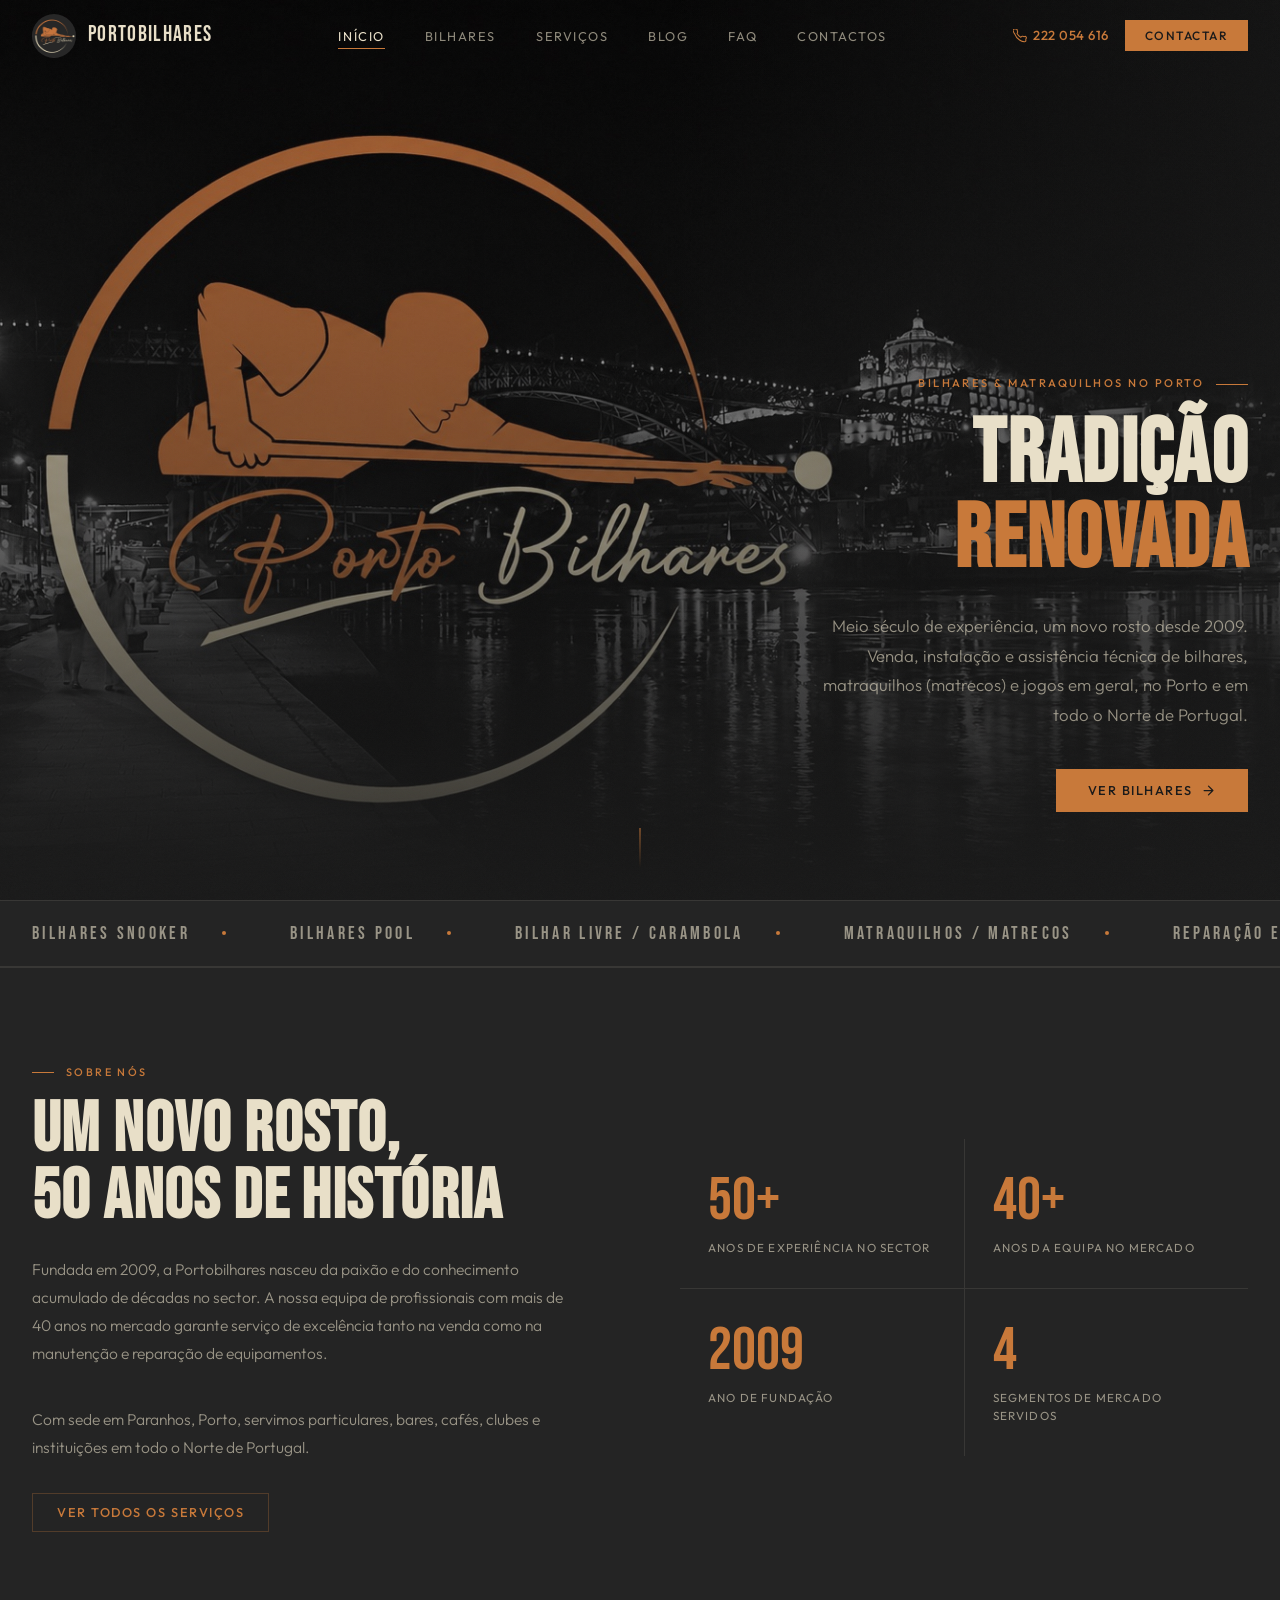
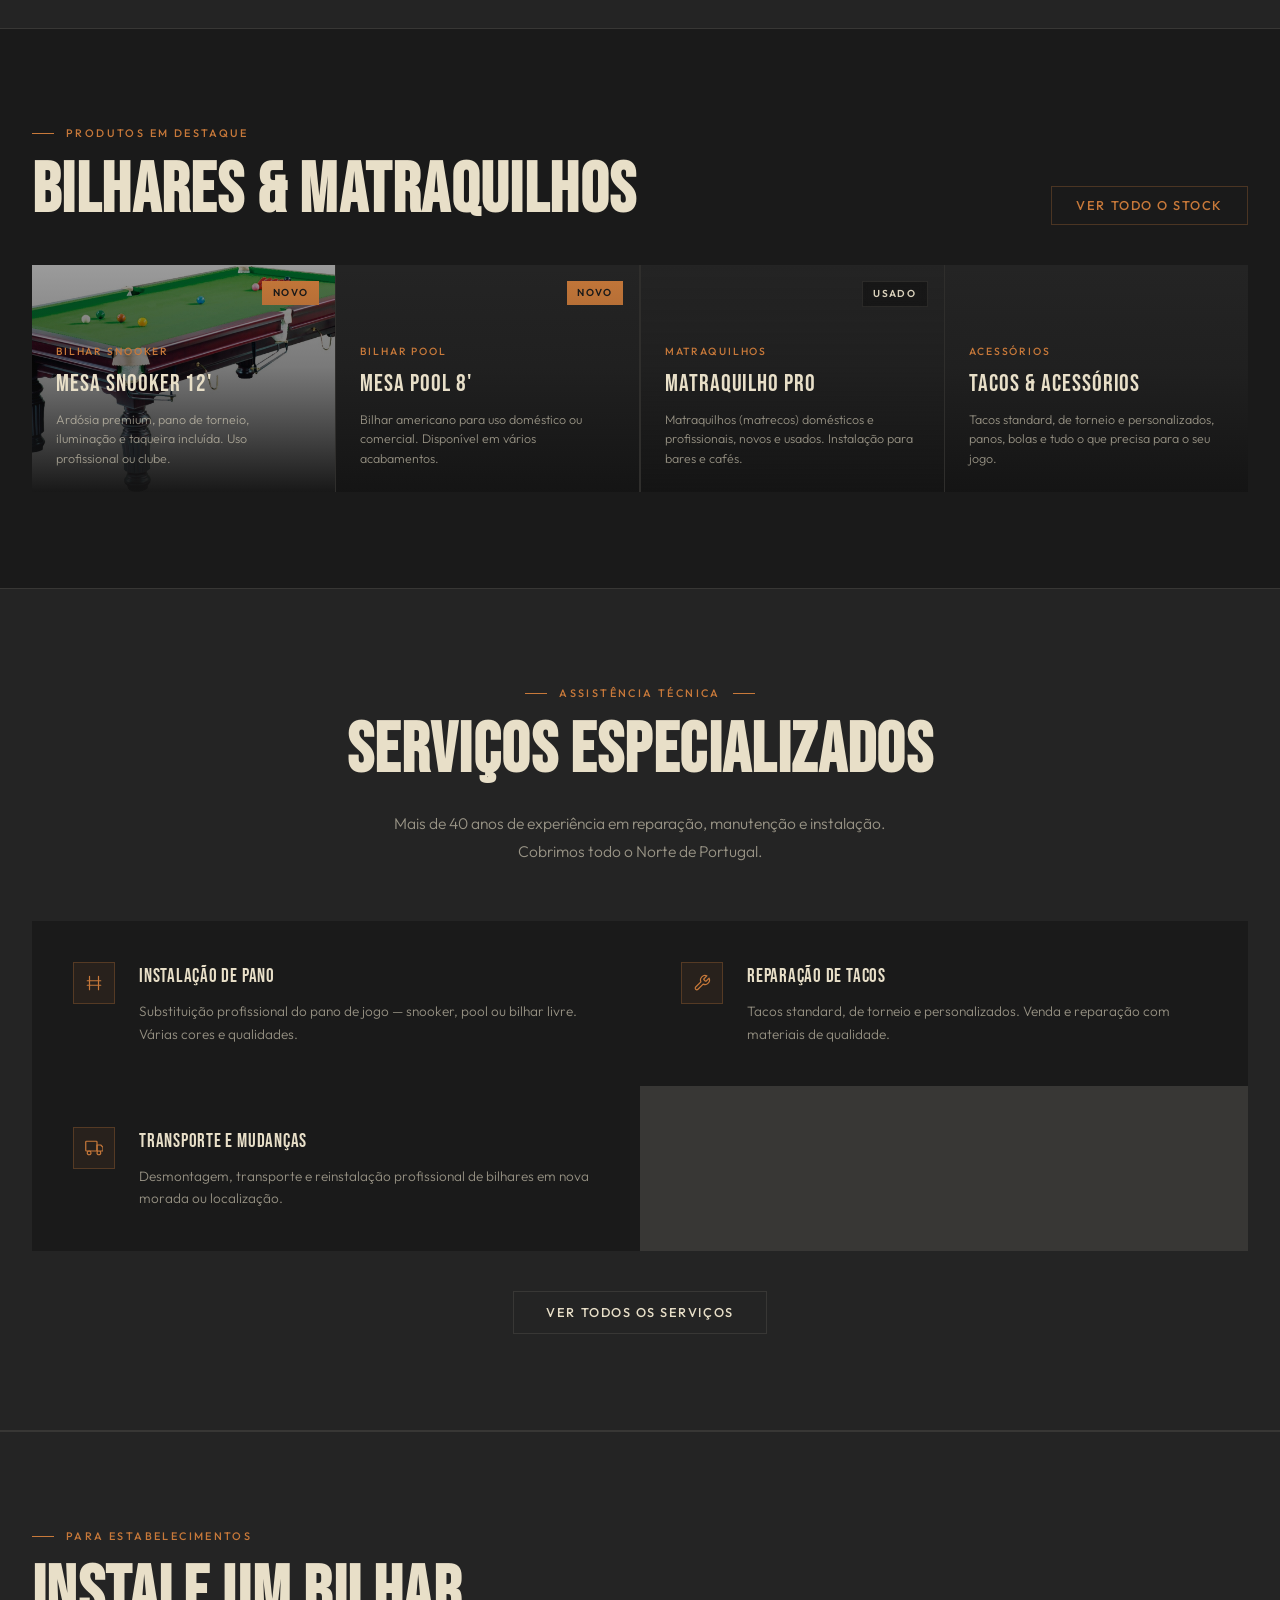
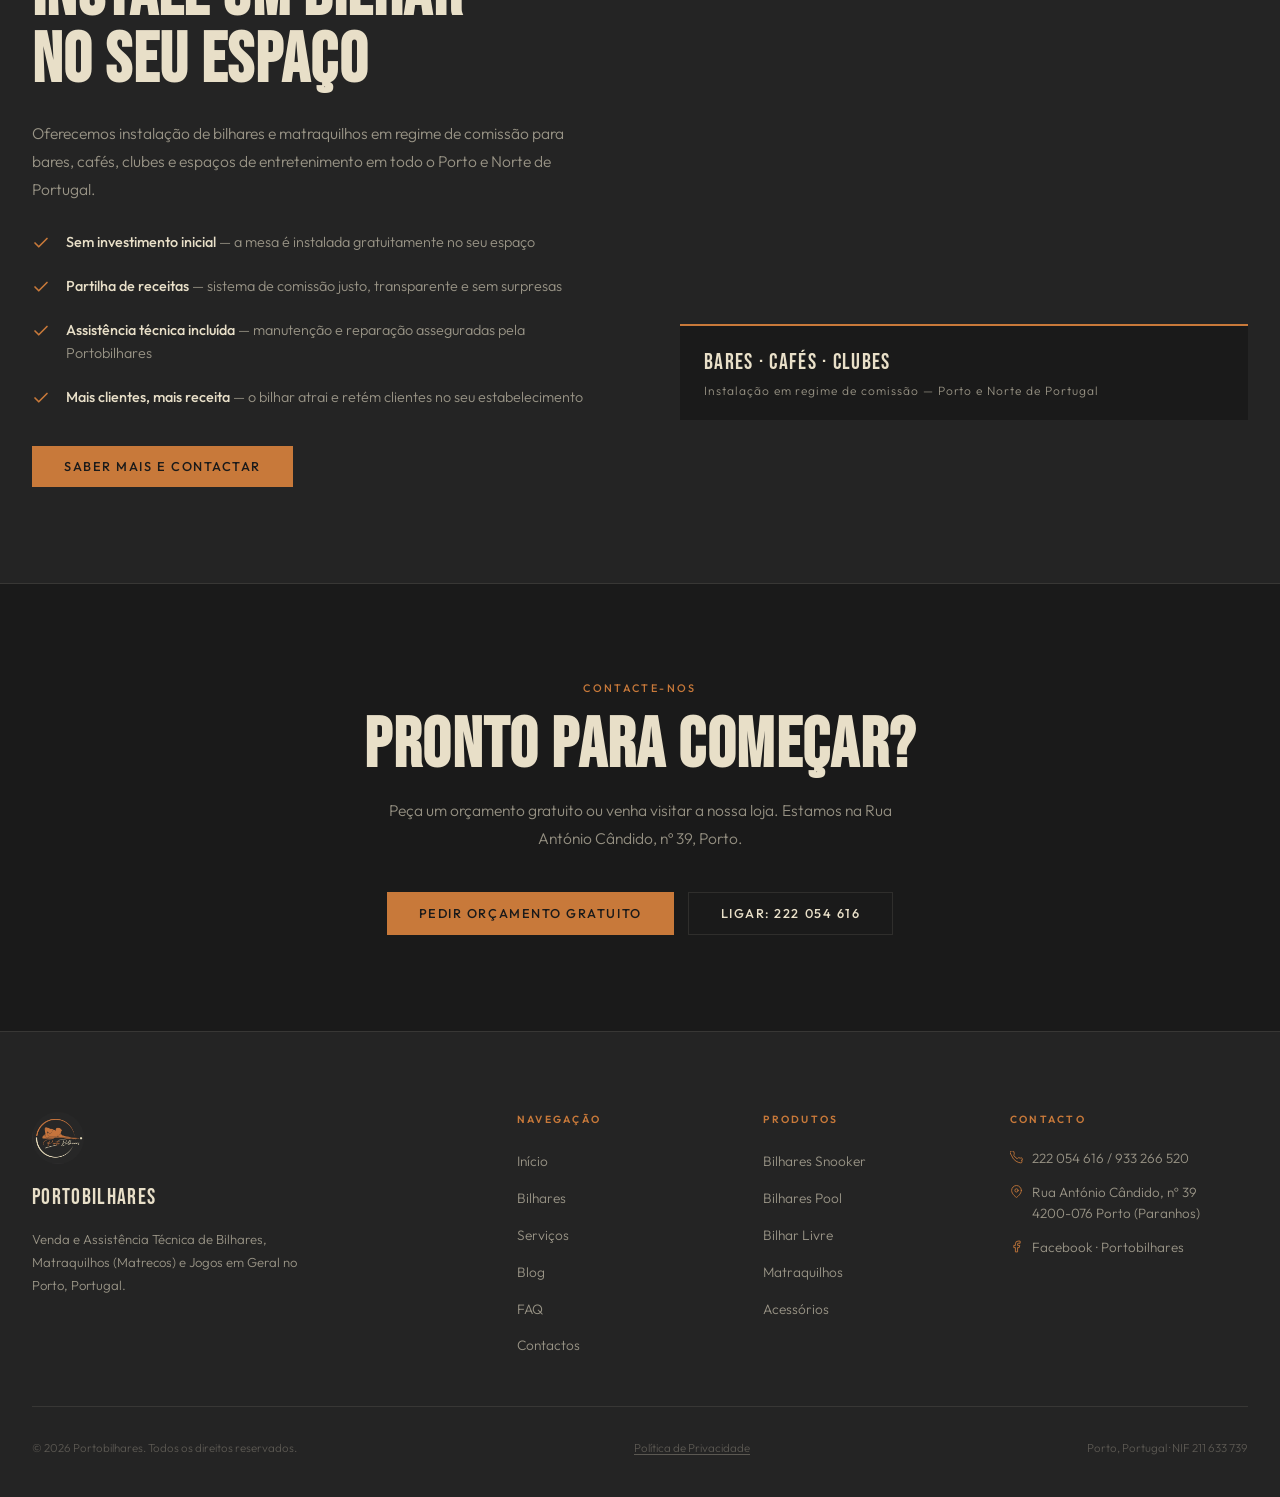
==== index.html @ 1a722494 "SEO: adicionar FAQ, blog com 5 artigos e dados estruturados completos - Nova página faq.html com 12 " ====
<!DOCTYPE html>
<html lang="pt">
<head>
  <meta charset="UTF-8">
  <meta name="viewport" content="width=device-width, initial-scale=1.0">
  <meta name="description" content="Venda, instalação e assistência técnica de bilhares no Porto. Mesas de snooker e pool, matraquilhos (matrecos), novos e usados. 50 anos de experiência.">
  <meta name="robots" content="index, follow">
  <meta name="referrer" content="strict-origin-when-cross-origin">
  <link rel="canonical" href="https://portobilhares.com/">
  <title>Bilhares no Porto — Matraquilhos (Matrecos) | Portobilhares</title>

  <!-- Open Graph -->
  <meta property="og:type" content="website">
  <meta property="og:site_name" content="Portobilhares">
  <meta property="og:locale" content="pt_PT">
  <meta property="og:url" content="https://portobilhares.com/">
  <meta property="og:title" content="Bilhares no Porto — Matraquilhos (Matrecos) | Portobilhares">
  <meta property="og:description" content="Venda, instalação e assistência técnica de bilhares no Porto. Mesas de snooker e pool, matraquilhos (matrecos), novos e usados. 50 anos de experiência.">
  <meta property="og:image" content="https://portobilhares.com/Assets/logo.jpg">
  <meta property="og:image:width" content="1600">
  <meta property="og:image:height" content="1600">

  <!-- Twitter -->
  <meta name="twitter:card" content="summary_large_image">
  <meta name="twitter:title" content="Bilhares no Porto — Matraquilhos (Matrecos) | Portobilhares">
  <meta name="twitter:description" content="Venda, instalação e assistência técnica de bilhares no Porto. Mesas de snooker e pool, matraquilhos (matrecos), novos e usados. 50 anos de experiência.">
  <meta name="twitter:image" content="https://portobilhares.com/Assets/logo.jpg">

  <!-- Favicons -->
  <link rel="icon" href="favicon.ico" sizes="48x48">
  <link rel="icon" type="image/png" sizes="96x96" href="Assets/favicon/favicon-96x96.png">
  <link rel="icon" type="image/png" sizes="48x48" href="Assets/favicon/favicon-48x48.png">
  <link rel="icon" type="image/png" sizes="32x32" href="Assets/favicon/favicon-32x32.png">
  <link rel="icon" type="image/png" sizes="16x16" href="Assets/favicon/favicon-16x16.png">
  <link rel="apple-touch-icon" sizes="180x180" href="Assets/favicon/apple-touch-icon.png">
  <link rel="manifest" href="site.webmanifest">
  <meta name="theme-color" content="#c8793a">

  <link rel="preconnect" href="https://fonts.googleapis.com">
  <link rel="preconnect" href="https://fonts.gstatic.com" crossorigin>
  <link href="https://fonts.googleapis.com/css2?family=Bebas+Neue&family=Outfit:wght@300;400;500;600&display=swap" rel="stylesheet">
  <link rel="stylesheet" href="styles.css">

  <!-- Structured Data -->
  <script type="application/ld+json">
  {
    "@context": "https://schema.org",
    "@type": "SportingGoodsStore",
    "name": "Portobilhares",
    "alternateName": "Porto Bilhares",
    "keywords": "bilhares no Porto, mesas de bilhar, matraquilhos, matrecos, snooker, pool, bilhar livre, carambola",
    "image": "https://portobilhares.com/Assets/logo.jpg",
    "logo": "https://portobilhares.com/Assets/logo.jpg",
    "url": "https://portobilhares.com/",
    "telephone": ["+351222054616", "+351933266520"],
    "email": "portobilhares@gmail.com",
    "priceRange": "€€",
    "vatID": "PT211633739",
    "address": {
      "@type": "PostalAddress",
      "streetAddress": "Rua António Cândido, nº 39",
      "addressLocality": "Porto",
      "postalCode": "4200-076",
      "addressRegion": "Porto",
      "addressCountry": "PT"
    },
    "geo": {
      "@type": "GeoCoordinates",
      "latitude": 41.164440,
      "longitude": -8.608527
    },
    "sameAs": ["https://www.facebook.com/p/Portobilhares-100063835844620/"],
    "areaServed": ["Porto", "Norte de Portugal"],
    "description": "Venda, instalação e assistência técnica de bilhares no Porto. Mesas de snooker e pool, matraquilhos (matrecos) e jogos em geral. 50 anos de experiência no sector.",
    "knowsAbout": ["Bilhar snooker", "Bilhar pool", "Bilhar livre / carambola", "Matraquilhos", "Restauro de mesas de bilhar", "Substituição de pano de bilhar", "Reparação de tacos"],
    "hasOfferCatalog": {
      "@type": "OfferCatalog",
      "name": "Serviços Portobilhares",
      "itemListElement": [
        { "@type": "Offer", "itemOffered": { "@type": "Service", "name": "Venda de bilhares novos e usados", "areaServed": "Porto e Norte de Portugal" } },
        { "@type": "Offer", "itemOffered": { "@type": "Service", "name": "Venda de matraquilhos (matrecos) novos e usados", "areaServed": "Porto e Norte de Portugal" } },
        { "@type": "Offer", "itemOffered": { "@type": "Service", "name": "Substituição de pano de bilhar", "areaServed": "Porto e Norte de Portugal" } },
        { "@type": "Offer", "itemOffered": { "@type": "Service", "name": "Reparação de tacos de bilhar", "areaServed": "Porto e Norte de Portugal" } },
        { "@type": "Offer", "itemOffered": { "@type": "Service", "name": "Restauro de mesas de bilhar antigas", "areaServed": "Porto e Norte de Portugal" } },
        { "@type": "Offer", "itemOffered": { "@type": "Service", "name": "Reparação e manutenção de matraquilhos", "areaServed": "Porto e Norte de Portugal" } },
        { "@type": "Offer", "itemOffered": { "@type": "Service", "name": "Transporte e mudanças de bilhares", "areaServed": "Porto e Norte de Portugal" } },
        { "@type": "Offer", "itemOffered": { "@type": "Service", "name": "Nivelamento de mesas de bilhar", "areaServed": "Porto e Norte de Portugal" } },
        { "@type": "Offer", "itemOffered": { "@type": "Service", "name": "Instalação de bilhares em regime de comissão para bares e cafés", "areaServed": "Porto e Norte de Portugal" } }
      ]
    }
  }
  </script>
</head>
<body>

<!-- ── GRAIN OVERLAY ────────────────────────────── -->
<div class="hero-grain" aria-hidden="true"></div>

<!-- ── NAVBAR ───────────────────────────────────── -->
<nav class="navbar" id="navbar" role="navigation" aria-label="Navegação principal">
  <div class="nav-inner">
    <a href="index.html" class="nav-logo">
      <img src="Assets/logo.jpg" alt="Portobilhares — logótipo">
      <span class="nav-logo-text">PORTOBILHARES</span>
    </a>
    <ul class="nav-links" role="list">
      <li><a href="index.html">Início</a></li>
      <li><a href="bilhares.html">Bilhares</a></li>
      <li><a href="servicos.html">Serviços</a></li>
      <li><a href="blog.html">Blog</a></li>
      <li><a href="faq.html">FAQ</a></li>
      <li><a href="contactos.html">Contactos</a></li>
    </ul>
    <div class="nav-right">
      <a href="tel:+351222054616" class="nav-phone" aria-label="Ligar para 222 054 616">
        <svg viewBox="0 0 24 24" fill="none" stroke="currentColor" stroke-width="1.8" stroke-linecap="round" stroke-linejoin="round" aria-hidden="true"><path d="M22 16.92v3a2 2 0 01-2.18 2 19.79 19.79 0 01-8.63-3.07A19.5 19.5 0 013.09 8.81 19.79 19.79 0 01.02 2.18 2 2 0 012.18 0h3a2 2 0 012 1.72c.127.96.361 1.903.7 2.81a2 2 0 01-.45 2.11L6.91 7.91a16 16 0 006.29 6.29l1.27-1.27a2 2 0 012.11-.45c.907.339 1.85.573 2.81.7A2 2 0 0122 16.92z"/></svg>
        222 054 616
      </a>
      <a href="contactos.html" class="btn btn-primary btn-sm">Contactar</a>
    </div>
    <button class="hamburger" id="hamburger" aria-label="Abrir menu" aria-expanded="false" aria-controls="mobileMenu">
      <span></span><span></span><span></span>
    </button>
  </div>
</nav>

<!-- ── MOBILE MENU ───────────────────────────────── -->
<div class="mobile-menu" id="mobileMenu" role="navigation" aria-label="Menu móvel">
  <a href="index.html">Início</a>
  <a href="bilhares.html">Bilhares</a>
  <a href="servicos.html">Serviços</a>
  <a href="blog.html">Blog</a>
  <a href="faq.html">FAQ</a>
  <a href="contactos.html">Contactos</a>
  <a href="tel:+351222054616" class="mobile-phone">
    <svg width="14" height="14" viewBox="0 0 24 24" fill="none" stroke="currentColor" stroke-width="1.8" stroke-linecap="round" stroke-linejoin="round" aria-hidden="true"><path d="M22 16.92v3a2 2 0 01-2.18 2 19.79 19.79 0 01-8.63-3.07A19.5 19.5 0 013.09 8.81 19.79 19.79 0 01.02 2.18 2 2 0 012.18 0h3a2 2 0 012 1.72c.127.96.361 1.903.7 2.81a2 2 0 01-.45 2.11L6.91 7.91a16 16 0 006.29 6.29l1.27-1.27a2 2 0 012.11-.45c.907.339 1.85.573 2.81.7A2 2 0 0122 16.92z"/></svg>
    222 054 616
  </a>
</div>

<!-- ════════════════════════════════════════════════
     HERO
════════════════════════════════════════════════ -->
<section class="hero" aria-label="Apresentação da empresa">
  <video class="hero-bg hero-bg-video" src="Assets/VideoBackground.mp4" poster="Assets/background1.jpg" autoplay muted loop playsinline aria-hidden="true" fetchpriority="high"></video>
  <img class="hero-bg hero-bg-mobile" src="Assets/fundo_mobile.jpg" alt="Logótipo Portobilhares sobre vista noturna do Rio Douro e da Ponte Dom Luís I, no Porto" aria-hidden="true" fetchpriority="high">
  <div class="hero-overlay" aria-hidden="true"></div>

  <div class="hero-content">
    <p class="hero-eyebrow">Bilhares &amp; Matraquilhos no Porto</p>
    <h1 class="hero-title">TRADIÇÃO<br><span class="accent">RENOVADA</span></h1>
    <p class="hero-sub">Meio século de experiência, um novo rosto desde 2009. Venda, instalação e assistência técnica de bilhares, matraquilhos (matrecos) e jogos em geral, no Porto e em todo o Norte de Portugal.</p>
    <div class="hero-ctas">
      <a href="bilhares.html" class="btn btn-primary">
        Ver Bilhares
        <svg viewBox="0 0 24 24" fill="none" stroke="currentColor" stroke-width="2" stroke-linecap="round" stroke-linejoin="round" aria-hidden="true"><path d="M5 12h14M12 5l7 7-7 7"/></svg>
      </a>
    </div>
  </div>

  <!-- scroll cue -->
  <div class="hero-scroll" aria-hidden="true">
    <div class="hero-scroll-line"></div>
  </div>
</section>

<!-- ════════════════════════════════════════════════
     MARQUEE STRIP
════════════════════════════════════════════════ -->
<div class="marquee-section" aria-hidden="true">
  <div class="marquee-track">
    <!-- first set -->
    <span class="marquee-item">Bilhares Snooker <span class="marquee-dot"></span></span>
    <span class="marquee-item">Bilhares Pool <span class="marquee-dot"></span></span>
    <span class="marquee-item">Bilhar Livre / Carambola <span class="marquee-dot"></span></span>
    <span class="marquee-item">Matraquilhos / Matrecos <span class="marquee-dot"></span></span>
    <span class="marquee-item">Reparação e Assistência <span class="marquee-dot"></span></span>
    <span class="marquee-item">Instalação de Pano <span class="marquee-dot"></span></span>
    <span class="marquee-item">Porto, Portugal <span class="marquee-dot"></span></span>
    <span class="marquee-item">Acessórios <span class="marquee-dot"></span></span>
    <!-- duplicate for seamless loop -->
    <span class="marquee-item">Bilhares Snooker <span class="marquee-dot"></span></span>
    <span class="marquee-item">Bilhares Pool <span class="marquee-dot"></span></span>
    <span class="marquee-item">Bilhar Livre / Carambola <span class="marquee-dot"></span></span>
    <span class="marquee-item">Matraquilhos / Matrecos <span class="marquee-dot"></span></span>
    <span class="marquee-item">Reparação e Assistência <span class="marquee-dot"></span></span>
    <span class="marquee-item">Instalação de Pano <span class="marquee-dot"></span></span>
    <span class="marquee-item">Porto, Portugal <span class="marquee-dot"></span></span>
    <span class="marquee-item">Acessórios <span class="marquee-dot"></span></span>
  </div>
</div>

<!-- ════════════════════════════════════════════════
     ABOUT
════════════════════════════════════════════════ -->
<section class="about-section section">
  <div class="about-grid">
    <!-- text -->
    <div>
      <p class="section-eyebrow reveal">Sobre Nós</p>
      <h2 class="section-title reveal">Um novo rosto,<br>50 anos de história</h2>
      <p class="section-body reveal">Fundada em 2009, a Portobilhares nasceu da paixão e do conhecimento acumulado de décadas no sector. A nossa equipa de profissionais com mais de 40 anos no mercado garante serviço de excelência tanto na venda como na manutenção e reparação de equipamentos.</p>
      <br>
      <p class="section-body reveal" style="margin-top: 0.75rem;">Com sede em Paranhos, Porto, servimos particulares, bares, cafés, clubes e instituições em todo o Norte de Portugal.</p>
      <a href="servicos.html" class="btn btn-ghost reveal" style="margin-top: 2rem;">Ver Todos os Serviços</a>
    </div>
    <!-- stats grid -->
    <div class="stat-grid reveal">
      <div class="stat-item">
        <div class="stat-num">50+</div>
        <div class="stat-label">Anos de Experiência no Sector</div>
      </div>
      <div class="stat-item">
        <div class="stat-num">40+</div>
        <div class="stat-label">Anos da Equipa no Mercado</div>
      </div>
      <div class="stat-item">
        <div class="stat-num">2009</div>
        <div class="stat-label">Ano de Fundação</div>
      </div>
      <div class="stat-item">
        <div class="stat-num">4</div>
        <div class="stat-label">Segmentos de Mercado Servidos</div>
      </div>
    </div>
  </div>
</section>

<!-- ════════════════════════════════════════════════
     FEATURED PRODUCTS
════════════════════════════════════════════════ -->
<section class="section">
  <div class="section-inner">
    <div class="reveal" style="display:flex; justify-content:space-between; align-items:flex-end; margin-bottom:2.5rem; flex-wrap:wrap; gap:1rem;">
      <div>
        <p class="section-eyebrow">Produtos em Destaque</p>
        <h2 class="section-title" style="margin-bottom:0;">Bilhares &amp; Matraquilhos</h2>
      </div>
      <a href="bilhares.html" class="btn btn-ghost">Ver Todo o Stock</a>
    </div>

    <div class="products-grid">
      <!-- Snooker -->
      <article class="product-card reveal" data-cat="snooker">
        <img class="product-card-bg" src="Assets/Produtos/mesa.jpg" alt="Mesa de bilhar snooker em madeira nobre, pano verde e bolas profissionais" width="1500" height="818" loading="lazy" decoding="async">
        <div class="product-badge badge-novo">Novo</div>
        <div class="product-overlay">
          <div class="product-type">Bilhar Snooker</div>
          <div class="product-name">Mesa Snooker 12'</div>
          <div class="product-desc">Ardósia premium, pano de torneio, iluminação e taqueira incluída. Uso profissional ou clube.</div>
        </div>
      </article>

      <!-- Pool -->
      <article class="product-card reveal" data-cat="pool">
        <img class="product-card-bg" src="Assets/Produtos/Pool.jpg" alt="Mesa de bilhar pool com pano azul, tacos e bolas numeradas" width="1024" height="768" loading="lazy" decoding="async">
        <div class="product-badge badge-novo">Novo</div>
        <div class="product-overlay">
          <div class="product-type">Bilhar Pool</div>
          <div class="product-name">Mesa Pool 8'</div>
          <div class="product-desc">Bilhar americano para uso doméstico ou comercial. Disponível em vários acabamentos.</div>
        </div>
      </article>

      <!-- Matraquilhos -->
      <article class="product-card reveal" data-cat="matraquilhos">
        <img class="product-card-bg" src="Assets/Produtos/matraquillho.jpg" alt="Matraquilho clássico em madeira com bonecos vermelhos e brancos" width="900" height="900" loading="lazy" decoding="async">
        <div class="product-badge badge-usado">Usado</div>
        <div class="product-overlay">
          <div class="product-type">Matraquilhos</div>
          <div class="product-name">Matraquilho Pro</div>
          <div class="product-desc">Matraquilhos (matrecos) domésticos e profissionais, novos e usados. Instalação para bares e cafés.</div>
        </div>
      </article>

      <!-- Acessórios -->
      <article class="product-card reveal" data-cat="acessorios">
        <img class="product-card-bg" src="Assets/Produtos/tacos.webp" alt="Tacos de bilhar de competição sobre pano verde" width="1200" height="630" loading="lazy" decoding="async">
        <div class="product-overlay">
          <div class="product-type">Acessórios</div>
          <div class="product-name">Tacos &amp; Acessórios</div>
          <div class="product-desc">Tacos standard, de torneio e personalizados, panos, bolas e tudo o que precisa para o seu jogo.</div>
        </div>
      </article>
    </div>
  </div>
</section>

<!-- ════════════════════════════════════════════════
     SERVICES TEASER
════════════════════════════════════════════════ -->
<section class="section" style="background:var(--charcoal); border-top:1px solid var(--border); border-bottom:1px solid var(--border);">
  <div class="section-inner">
    <div class="reveal" style="text-align:center; margin-bottom:3.5rem;">
      <p class="section-eyebrow centered">Assistência Técnica</p>
      <h2 class="section-title" style="text-align:center;">Serviços Especializados</h2>
      <p class="section-body" style="margin:0 auto; text-align:center;">Mais de 40 anos de experiência em reparação, manutenção e instalação. Cobrimos todo o Norte de Portugal.</p>
    </div>

    <div class="services-grid">
      <div class="service-card reveal">
        <div class="service-icon" aria-hidden="true">
          <svg viewBox="0 0 24 24" fill="none" stroke="currentColor" stroke-width="1.6" stroke-linecap="round" stroke-linejoin="round"><path d="M6 3v18M18 3v18M3 9h18M3 15h18"/></svg>
        </div>
        <div>
          <div class="service-name">Instalação de Pano</div>
          <div class="service-desc">Substituição profissional do pano de jogo — snooker, pool ou bilhar livre. Várias cores e qualidades.</div>
        </div>
      </div>
      <div class="service-card reveal">
        <div class="service-icon" aria-hidden="true">
          <svg viewBox="0 0 24 24" fill="none" stroke="currentColor" stroke-width="1.6" stroke-linecap="round" stroke-linejoin="round"><path d="M14.7 6.3a1 1 0 000 1.4l1.6 1.6a1 1 0 001.4 0l3.77-3.77a6 6 0 01-7.94 7.94l-6.91 6.91a2.12 2.12 0 01-3-3l6.91-6.91a6 6 0 017.94-7.94l-3.76 3.76z"/></svg>
        </div>
        <div>
          <div class="service-name">Reparação de Tacos</div>
          <div class="service-desc">Tacos standard, de torneio e personalizados. Venda e reparação com materiais de qualidade.</div>
        </div>
      </div>
      <div class="service-card reveal">
        <div class="service-icon" aria-hidden="true">
          <svg viewBox="0 0 24 24" fill="none" stroke="currentColor" stroke-width="1.6" stroke-linecap="round" stroke-linejoin="round"><rect x="1" y="3" width="15" height="13" rx="1"/><path d="M16 8h5l3 3v5h-8V8zM5.5 21a2.5 2.5 0 100-5 2.5 2.5 0 000 5zM18.5 21a2.5 2.5 0 100-5 2.5 2.5 0 000 5z"/></svg>
        </div>
        <div>
          <div class="service-name">Transporte e Mudanças</div>
          <div class="service-desc">Desmontagem, transporte e reinstalação profissional de bilhares em nova morada ou localização.</div>
        </div>
      </div>
    </div>

    <div class="reveal" style="text-align:center; margin-top:2.5rem;">
      <a href="servicos.html" class="btn btn-outline">Ver Todos os Serviços</a>
    </div>
  </div>
</section>

<!-- ════════════════════════════════════════════════
     B2B — COMISSÃO
════════════════════════════════════════════════ -->
<section class="b2b-section section">
  <div class="b2b-grid">
    <div>
      <p class="section-eyebrow reveal">Para Estabelecimentos</p>
      <h2 class="section-title reveal">Instale um Bilhar<br>no Seu Espaço</h2>
      <p class="section-body reveal">Oferecemos instalação de bilhares e matraquilhos em regime de comissão para bares, cafés, clubes e espaços de entretenimento em todo o Porto e Norte de Portugal.</p>

      <div class="b2b-features reveal">
        <div class="b2b-feature">
          <svg class="b2b-check" viewBox="0 0 24 24" fill="none" stroke="currentColor" stroke-width="2.2" stroke-linecap="round" stroke-linejoin="round" aria-hidden="true"><polyline points="20 6 9 17 4 12"/></svg>
          <p class="b2b-text"><strong>Sem investimento inicial</strong> — a mesa é instalada gratuitamente no seu espaço</p>
        </div>
        <div class="b2b-feature">
          <svg class="b2b-check" viewBox="0 0 24 24" fill="none" stroke="currentColor" stroke-width="2.2" stroke-linecap="round" stroke-linejoin="round" aria-hidden="true"><polyline points="20 6 9 17 4 12"/></svg>
          <p class="b2b-text"><strong>Partilha de receitas</strong> — sistema de comissão justo, transparente e sem surpresas</p>
        </div>
        <div class="b2b-feature">
          <svg class="b2b-check" viewBox="0 0 24 24" fill="none" stroke="currentColor" stroke-width="2.2" stroke-linecap="round" stroke-linejoin="round" aria-hidden="true"><polyline points="20 6 9 17 4 12"/></svg>
          <p class="b2b-text"><strong>Assistência técnica incluída</strong> — manutenção e reparação asseguradas pela Portobilhares</p>
        </div>
        <div class="b2b-feature">
          <svg class="b2b-check" viewBox="0 0 24 24" fill="none" stroke="currentColor" stroke-width="2.2" stroke-linecap="round" stroke-linejoin="round" aria-hidden="true"><polyline points="20 6 9 17 4 12"/></svg>
          <p class="b2b-text"><strong>Mais clientes, mais receita</strong> — o bilhar atrai e retém clientes no seu estabelecimento</p>
        </div>
      </div>

      <a href="contactos.html" class="btn btn-primary reveal">Saber Mais e Contactar</a>
    </div>

    <div class="b2b-visual reveal">
      <video class="b2b-video" autoplay muted loop playsinline preload="metadata" aria-hidden="true">
        <source src="3.mp4" type="video/mp4">
        <source src="4.mp4" type="video/mp4">
      </video>
      <div class="b2b-caption" aria-hidden="true">
        <div class="b2b-caption-title">Bares · Cafés · Clubes</div>
        <div class="b2b-caption-sub">Instalação em regime de comissão — Porto e Norte de Portugal</div>
      </div>
    </div>
  </div>
</section>

<!-- ════════════════════════════════════════════════
     CTA STRIP
════════════════════════════════════════════════ -->
<section class="section cta-section">
  <div class="section-inner reveal">
    <p class="section-eyebrow">Contacte-nos</p>
    <h2 class="section-title">Pronto para começar?</h2>
    <p class="section-body">Peça um orçamento gratuito ou venha visitar a nossa loja. Estamos na Rua António Cândido, nº 39, Porto.</p>
    <div class="cta-btns" style="margin-top:2.5rem;">
      <a href="contactos.html" class="btn btn-primary">Pedir Orçamento Gratuito</a>
      <a href="tel:+351222054616" class="btn btn-outline">Ligar: 222 054 616</a>
    </div>
  </div>
</section>

<!-- ════════════════════════════════════════════════
     FOOTER
════════════════════════════════════════════════ -->
<footer>
  <div class="footer-inner">
    <div class="footer-grid">
      <!-- brand -->
      <div>
        <img src="Assets/logo.jpg" alt="Portobilhares" class="footer-logo" width="1600" height="1600" loading="lazy" decoding="async">
        <div class="footer-brand-name">PORTOBILHARES</div>
        <p class="footer-tagline">Venda e Assistência Técnica de Bilhares, Matraquilhos (Matrecos) e Jogos em Geral no Porto, Portugal.</p>
      </div>
      <!-- nav -->
      <div>
        <div class="footer-col-title">Navegação</div>
        <ul class="footer-links" role="list">
          <li><a href="index.html">Início</a></li>
          <li><a href="bilhares.html">Bilhares</a></li>
          <li><a href="servicos.html">Serviços</a></li>
          <li><a href="blog.html">Blog</a></li>
          <li><a href="faq.html">FAQ</a></li>
          <li><a href="contactos.html">Contactos</a></li>
        </ul>
      </div>
      <!-- products -->
      <div>
        <div class="footer-col-title">Produtos</div>
        <ul class="footer-links" role="list">
          <li><a href="bilhares.html">Bilhares Snooker</a></li>
          <li><a href="bilhares.html">Bilhares Pool</a></li>
          <li><a href="bilhares.html">Bilhar Livre</a></li>
          <li><a href="bilhares.html">Matraquilhos</a></li>
          <li><a href="bilhares.html">Acessórios</a></li>
        </ul>
      </div>
      <!-- contact -->
      <div>
        <div class="footer-col-title">Contacto</div>
        <div class="footer-contact-row">
          <svg viewBox="0 0 24 24" fill="none" stroke="currentColor" stroke-width="1.6" stroke-linecap="round" stroke-linejoin="round" aria-hidden="true"><path d="M22 16.92v3a2 2 0 01-2.18 2 19.79 19.79 0 01-8.63-3.07A19.5 19.5 0 013.09 8.81 19.79 19.79 0 01.02 2.18 2 2 0 012.18 0h3a2 2 0 012 1.72c.127.96.361 1.903.7 2.81a2 2 0 01-.45 2.11L6.91 7.91a16 16 0 006.29 6.29l1.27-1.27a2 2 0 012.11-.45c.907.339 1.85.573 2.81.7A2 2 0 0122 16.92z"/></svg>
          <span><a href="tel:+351222054616">222 054 616</a> / <a href="tel:+351933266520">933 266 520</a></span>
        </div>
        <div class="footer-contact-row">
          <svg viewBox="0 0 24 24" fill="none" stroke="currentColor" stroke-width="1.6" stroke-linecap="round" stroke-linejoin="round" aria-hidden="true"><path d="M21 10c0 7-9 13-9 13s-9-6-9-13a9 9 0 0118 0z"/><circle cx="12" cy="10" r="3"/></svg>
          <span>Rua António Cândido, nº 39<br>4200-076 Porto (Paranhos)</span>
        </div>
        <div class="footer-contact-row">
          <svg viewBox="0 0 24 24" fill="none" stroke="currentColor" stroke-width="1.6" stroke-linecap="round" stroke-linejoin="round" aria-hidden="true"><path d="M18 2h-3a5 5 0 00-5 5v3H7v4h3v8h4v-8h3l1-4h-4V7a1 1 0 011-1h3z"/></svg>
          <a href="https://www.facebook.com/p/Portobilhares-100063835844620/" target="_blank" rel="noopener noreferrer">Facebook · Portobilhares</a>
        </div>
      </div>
    </div>
    <div class="footer-bottom">
      <span>&copy; 2026 Portobilhares. Todos os direitos reservados.</span>
      <a href="politica-privacidade.html">Política de Privacidade</a>
      <span>Porto, Portugal · NIF 211 633 739</span>
    </div>
  </div>
</footer>

<script src="main.js"></script>
</body>
</html>
---- styles.css ----
/* =====================================================
   PORTOBILHARES — STYLES.CSS
   ===================================================== */

@import url('https://fonts.googleapis.com/css2?family=Bebas+Neue&family=Outfit:wght@300;400;500;600&display=swap');

/* ─── TOKENS ──────────────────────────────────────── */
:root {
  --black:        #1a1a1a;
  --charcoal:     #242424;
  --charcoal-2:   #2c2c2c;
  --amber:        #c8793a;
  --amber-lt:     #d9924f;
  --amber-dk:     #a5602a;
  --cream:        #e8dfc8;
  --cream-60:     rgba(232, 223, 200, 0.60);
  --cream-20:     rgba(232, 223, 200, 0.08);
  --border:       rgba(232, 223, 200, 0.10);
  --border-amber: rgba(200, 121, 58, 0.28);
  --amber-bg:     rgba(200, 121, 58, 0.08);
}

/* ─── RESET ───────────────────────────────────────── */
*, *::before, *::after { box-sizing: border-box; margin: 0; padding: 0; }
html { scroll-behavior: smooth; -webkit-text-size-adjust: 100%; }
body {
  font-family: 'Outfit', sans-serif;
  background: var(--black);
  color: var(--cream);
  line-height: 1.6;
  overflow-x: hidden;
}
img, video { display: block; max-width: 100%; }
a { color: inherit; }
button { font-family: inherit; }

/* ─── TYPOGRAPHY ──────────────────────────────────── */
.font-display { font-family: 'Bebas Neue', sans-serif; }

/* ─── NAVIGATION ──────────────────────────────────── */
.navbar {
  position: fixed;
  top: 0; left: 0; right: 0;
  z-index: 200;
  height: 72px;
  display: flex;
  align-items: center;
  padding: 0 2rem;
  transition: background 0.4s ease, border-color 0.4s ease;
  border-bottom: 1px solid transparent;
}
.navbar.scrolled {
  background: rgba(26, 26, 26, 0.94);
  backdrop-filter: blur(14px);
  -webkit-backdrop-filter: blur(14px);
  border-bottom-color: var(--border);
}
.nav-inner {
  display: flex;
  align-items: center;
  justify-content: space-between;
  width: 100%;
  max-width: 1400px;
  margin: 0 auto;
}
.nav-logo {
  display: flex;
  align-items: center;
  gap: 0.75rem;
  text-decoration: none;
}
.nav-logo img {
  width: 44px; height: 44px;
  border-radius: 50%;
  object-fit: cover;
}
.nav-logo-text {
  font-family: 'Bebas Neue', sans-serif;
  font-size: 1.4rem;
  letter-spacing: 0.06em;
  color: var(--cream);
  line-height: 1;
}
.nav-links {
  display: flex;
  align-items: center;
  gap: 2.5rem;
  list-style: none;
}
.nav-links a {
  color: var(--cream-60);
  text-decoration: none;
  font-size: 0.8rem;
  font-weight: 400;
  letter-spacing: 0.12em;
  text-transform: uppercase;
  transition: color 0.2s ease;
  position: relative;
  padding-bottom: 2px;
}
.nav-links a::after {
  content: '';
  position: absolute;
  bottom: -3px; left: 0;
  width: 0; height: 1px;
  background: var(--amber);
  transition: width 0.3s ease;
}
.nav-links a:hover,
.nav-links a.active { color: var(--cream); }
.nav-links a:hover::after,
.nav-links a.active::after { width: 100%; }

.nav-right { display: flex; align-items: center; gap: 1rem; }
.nav-phone {
  display: flex;
  align-items: center;
  gap: 0.4rem;
  color: var(--amber);
  text-decoration: none;
  font-size: 0.82rem;
  font-weight: 500;
  letter-spacing: 0.04em;
  transition: color 0.2s ease;
  white-space: nowrap;
}
.nav-phone:hover { color: var(--amber-lt); }
.nav-phone svg { width: 14px; height: 14px; flex-shrink: 0; }

/* hamburger */
.hamburger {
  display: none;
  flex-direction: column;
  justify-content: center;
  gap: 5px;
  cursor: pointer;
  background: none;
  border: none;
  padding: 4px;
}
.hamburger span {
  display: block;
  width: 22px; height: 1.5px;
  background: var(--cream);
  transition: transform 0.3s ease, opacity 0.3s ease;
  transform-origin: center;
}
.hamburger.open span:nth-child(1) { transform: translateY(6.5px) rotate(45deg); }
.hamburger.open span:nth-child(2) { opacity: 0; }
.hamburger.open span:nth-child(3) { transform: translateY(-6.5px) rotate(-45deg); }

/* mobile menu */
.mobile-menu {
  display: none;
  position: fixed;
  top: 72px; left: 0; right: 0;
  background: rgba(26,26,26,0.97);
  backdrop-filter: blur(16px);
  -webkit-backdrop-filter: blur(16px);
  border-bottom: 1px solid var(--border);
  padding: 1.5rem 1.5rem 2rem;
  flex-direction: column;
  gap: 0;
  z-index: 199;
  pointer-events: none;
  opacity: 0;
  transform: translateY(-8px);
  transition: opacity 0.25s ease, transform 0.25s ease;
}
.mobile-menu.open {
  display: flex;
  pointer-events: auto;
  opacity: 1;
  transform: translateY(0);
}
.mobile-menu a {
  text-decoration: none;
  font-size: 0.9rem;
  font-weight: 400;
  letter-spacing: 0.1em;
  text-transform: uppercase;
  color: var(--cream-60);
  padding: 1rem 0;
  border-bottom: 1px solid var(--border);
  transition: color 0.2s;
}
.mobile-menu a:last-child { border-bottom: none; }
.mobile-menu a:hover { color: var(--cream); }
.mobile-menu .mobile-phone { color: var(--amber); }

/* ─── BUTTONS ─────────────────────────────────────── */
.btn {
  display: inline-flex;
  align-items: center;
  gap: 0.5rem;
  padding: 0.875rem 2rem;
  font-family: 'Outfit', sans-serif;
  font-size: 0.8rem;
  font-weight: 500;
  letter-spacing: 0.12em;
  text-transform: uppercase;
  text-decoration: none;
  border: none;
  cursor: pointer;
  transition: background 0.25s ease, color 0.25s ease, border-color 0.25s ease, transform 0.2s ease;
  line-height: 1;
}
.btn:active { transform: scale(0.98) translateY(1px) !important; }
.btn svg { width: 15px; height: 15px; flex-shrink: 0; }

.btn-primary { background: var(--amber); color: var(--black); }
.btn-primary:hover { background: var(--amber-lt); transform: translateY(-2px); }

.btn-outline {
  background: transparent;
  color: var(--cream);
  border: 1px solid var(--border);
}
.btn-outline:hover {
  border-color: var(--amber);
  color: var(--amber);
  transform: translateY(-2px);
}

.btn-ghost {
  background: transparent;
  color: var(--amber);
  border: 1px solid var(--border-amber);
  padding: 0.75rem 1.5rem;
}
.btn-ghost:hover {
  background: var(--amber-bg);
  border-color: var(--amber);
  transform: translateY(-2px);
}

.btn-sm { padding: 0.6rem 1.25rem; font-size: 0.75rem; }

/* ─── HERO ────────────────────────────────────────── */
.hero {
  position: relative;
  min-height: 100dvh;
  display: flex;
  align-items: flex-end;
  overflow: hidden;
}
.hero-bg {
  position: absolute;
  inset: 0;
  width: 100%; height: 100%;
  object-fit: cover;
  object-position: center center;
  z-index: 0;
}
.hero-bg-mobile { display: none; }
.hero-overlay {
  position: absolute;
  inset: 0;
  background:
    linear-gradient(to top, rgba(26,26,26,0.94) 0%, rgba(26,26,26,0.45) 42%, rgba(26,26,26,0.18) 100%),
    linear-gradient(to left, rgba(26,26,26,0.65) 0%, rgba(26,26,26,0) 48%);
  z-index: 1;
}
/* subtle grain — fixed, no GPU repaint on scroll */
.hero-grain {
  position: fixed;
  inset: 0;
  z-index: 2;
  pointer-events: none;
  opacity: 0.025;
  background-image: url("data:image/svg+xml,%3Csvg viewBox='0 0 512 512' xmlns='http://www.w3.org/2000/svg'%3E%3Cfilter id='n'%3E%3CfeTurbulence type='fractalNoise' baseFrequency='0.75' numOctaves='4' stitchTiles='stitch'/%3E%3C/filter%3E%3Crect width='100%25' height='100%25' filter='url(%23n)'/%3E%3C/svg%3E");
  background-size: 200px;
}
.hero-content {
  position: relative;
  z-index: 3;
  padding: 7rem 2rem 5.5rem;
  width: 100%;
  max-width: 1400px;
  margin: 0 auto;
  display: flex;
  flex-direction: column;
  align-items: flex-end;
  text-align: right;
}
.hero-eyebrow {
  display: flex;
  flex-direction: row-reverse;
  align-items: center;
  gap: 0.75rem;
  font-size: 0.7rem;
  font-weight: 500;
  letter-spacing: 0.22em;
  text-transform: uppercase;
  color: var(--amber);
  margin-bottom: 1.25rem;
}
.hero-eyebrow::before {
  content: '';
  display: block;
  width: 32px; height: 1px;
  background: var(--amber);
  flex-shrink: 0;
}
.hero-title {
  font-family: 'Bebas Neue', sans-serif;
  font-size: clamp(2.75rem, 7vw, 6.5rem);
  line-height: 0.95;
  letter-spacing: 0.015em;
  color: var(--cream);
  margin-bottom: 1.75rem;
}
.hero-title .accent { color: var(--amber); }
.hero-sub {
  font-size: clamp(0.875rem, 1.4vw, 1.05rem);
  font-weight: 300;
  color: var(--cream-60);
  max-width: 440px;
  margin-bottom: 2.5rem;
  line-height: 1.75;
}
.hero-ctas { display: flex; gap: 0.875rem; flex-wrap: wrap; justify-content: flex-end; }

/* scroll cue */
.hero-scroll {
  position: absolute;
  bottom: 2rem; left: 50%;
  transform: translateX(-50%);
  z-index: 3;
  display: flex;
  flex-direction: column;
  align-items: center;
  gap: 0.4rem;
}
.hero-scroll-line {
  width: 1px; height: 40px;
  background: linear-gradient(to bottom, var(--amber), transparent);
  animation: scrollPulse 2s ease-in-out infinite;
}
@keyframes scrollPulse {
  0%, 100% { opacity: 0.3; transform: scaleY(1); }
  50%       { opacity: 0.8; transform: scaleY(1.2); }
}

/* hero entry animations */
.hero-eyebrow, .hero-title, .hero-sub, .hero-ctas {
  opacity: 0;
  transform: translateY(22px);
}
body.loaded .hero-eyebrow { animation: fadeUp 0.8s cubic-bezier(0.16,1,0.3,1) forwards 0.25s; }
body.loaded .hero-title    { animation: fadeUp 0.8s cubic-bezier(0.16,1,0.3,1) forwards 0.45s; }
body.loaded .hero-sub      { animation: fadeUp 0.8s cubic-bezier(0.16,1,0.3,1) forwards 0.65s; }
body.loaded .hero-ctas     { animation: fadeUp 0.8s cubic-bezier(0.16,1,0.3,1) forwards 0.80s; }
@keyframes fadeUp {
  from { opacity: 0; transform: translateY(22px); }
  to   { opacity: 1; transform: translateY(0); }
}

/* ─── MARQUEE ─────────────────────────────────────── */
.marquee-section {
  overflow: hidden;
  border-top: 1px solid var(--border);
  border-bottom: 1px solid var(--border);
  padding: 1.1rem 0;
  background: var(--charcoal);
}
.marquee-track {
  display: flex;
  gap: 0;
  width: max-content;
  animation: marquee 28s linear infinite;
}
.marquee-item {
  display: flex;
  align-items: center;
  gap: 2rem;
  padding: 0 2rem;
  font-family: 'Bebas Neue', sans-serif;
  font-size: 1.15rem;
  letter-spacing: 0.18em;
  color: var(--cream-60);
  white-space: nowrap;
  flex-shrink: 0;
}
.marquee-dot {
  width: 4px; height: 4px;
  background: var(--amber);
  border-radius: 50%;
  flex-shrink: 0;
}
@keyframes marquee {
  0%   { transform: translateX(0); }
  100% { transform: translateX(-50%); }
}

/* ─── SECTION SHARED ──────────────────────────────── */
.section { padding: 6rem 2rem; }
.section-inner { max-width: 1400px; margin: 0 auto; }

.section-eyebrow {
  display: flex;
  align-items: center;
  gap: 0.75rem;
  font-size: 0.68rem;
  font-weight: 500;
  letter-spacing: 0.22em;
  text-transform: uppercase;
  color: var(--amber);
  margin-bottom: 1rem;
}
.section-eyebrow::before {
  content: '';
  display: block;
  width: 22px; height: 1px;
  background: var(--amber);
  flex-shrink: 0;
}
.section-eyebrow.centered { justify-content: center; }
.section-eyebrow.centered::before,
.section-eyebrow.centered::after {
  content: '';
  display: block;
  width: 22px; height: 1px;
  background: var(--amber);
  flex-shrink: 0;
}

.section-title {
  font-family: 'Bebas Neue', sans-serif;
  font-size: clamp(2.75rem, 5.5vw, 5rem);
  line-height: 0.95;
  letter-spacing: 0.02em;
  color: var(--cream);
  margin-bottom: 1.5rem;
}
.section-title.xl {
  font-size: clamp(3.5rem, 8vw, 7.5rem);
}
.section-body {
  font-size: 0.975rem;
  font-weight: 300;
  color: var(--cream-60);
  max-width: 540px;
  line-height: 1.8;
}

/* ─── LEGAL CONTENT (Política de Privacidade) ────────── */
.legal-content { max-width: 760px; margin: 0 auto; }
.legal-content .legal-updated {
  font-size: 0.8rem;
  font-weight: 300;
  letter-spacing: 0.04em;
  color: var(--cream-60);
  margin-bottom: 1rem;
}
.legal-content h2 {
  font-family: 'Bebas Neue', sans-serif;
  font-size: clamp(1.5rem, 3vw, 2.1rem);
  letter-spacing: 0.02em;
  color: var(--amber-lt);
  margin: 2.5rem 0 1rem;
}
.legal-content h2:first-of-type { margin-top: 0; }
.legal-content p {
  font-size: 0.95rem;
  font-weight: 300;
  line-height: 1.8;
  color: var(--cream-60);
  margin-bottom: 1rem;
}
.legal-content ul {
  display: flex;
  flex-direction: column;
  gap: 0.5rem;
  margin: 0 0 1.25rem 1.25rem;
}
.legal-content li {
  font-size: 0.95rem;
  font-weight: 300;
  line-height: 1.7;
  color: var(--cream-60);
  list-style: disc;
}
.legal-content strong { color: var(--cream); font-weight: 500; }
.legal-content a { color: var(--amber); text-decoration: underline; text-underline-offset: 2px; }
.legal-content a:hover { color: var(--amber-lt); }

/* ─── ABOUT STRIP ─────────────────────────────────── */
.about-section {
  background: var(--charcoal);
  border-top: 1px solid var(--border);
  border-bottom: 1px solid var(--border);
}
.about-grid {
  display: grid;
  grid-template-columns: 1fr 1fr;
  gap: 5rem;
  align-items: center;
  max-width: 1400px;
  margin: 0 auto;
}
.stat-grid {
  display: grid;
  grid-template-columns: 1fr 1fr;
  gap: 1px;
  background: var(--border);
}
.stat-item {
  background: var(--charcoal);
  padding: 2rem 1.75rem;
  transition: background 0.3s ease;
}
.stat-item:hover { background: var(--charcoal-2); }
.stat-num {
  font-family: 'Bebas Neue', sans-serif;
  font-size: 3.75rem;
  color: var(--amber);
  line-height: 1;
  margin-bottom: 0.5rem;
}
.stat-label {
  font-size: 0.73rem;
  font-weight: 400;
  letter-spacing: 0.1em;
  text-transform: uppercase;
  color: var(--cream-60);
  line-height: 1.5;
}

/* ─── PRODUCT CARDS ───────────────────────────────── */
.products-grid {
  display: flex;
  flex-wrap: wrap;
  gap: 1.5px;
  background: var(--border);
}
.product-card {
  position: relative;
  overflow: hidden;
  flex: 1 1 300px;
  aspect-ratio: 4 / 3;
  cursor: pointer;
  background: var(--charcoal);
}
.product-card-bg {
  position: absolute;
  inset: 0;
  width: 100%; height: 100%;
  object-fit: cover;
  filter: brightness(0.6) saturate(0.9) contrast(1.08);
  transition: transform 0.65s cubic-bezier(0.16,1,0.3,1), filter 0.5s ease;
}
.product-card:hover .product-card-bg {
  transform: scale(1.06);
  filter: brightness(0.75) saturate(1) contrast(1.08);
}

/* CSS-art background for cards without real images */
.product-bg-snooker  { background: linear-gradient(135deg, #0f2a1e 0%, #071811 100%); }
.product-bg-pool     { background: linear-gradient(135deg, #0f1e2a 0%, #071218 100%); }
.product-bg-livre    { background: linear-gradient(135deg, #2a1c0f 0%, #180e07 100%); }
.product-bg-matrac   { background: linear-gradient(135deg, #1e1e1e 0%, #131313 100%); }

.product-icon-wrap {
  position: absolute;
  inset: 0;
  display: flex;
  align-items: center;
  justify-content: center;
  opacity: 0.12;
  transition: opacity 0.4s ease;
}
.product-card:hover .product-icon-wrap { opacity: 0.07; }
.product-icon-wrap svg {
  width: 80px; height: 80px;
  color: var(--cream);
}

.product-overlay {
  position: absolute;
  inset: 0;
  background: linear-gradient(to top, rgba(20,20,20,0.97) 0%, rgba(20,20,20,0.25) 55%, transparent 100%);
  padding: 1.5rem;
  display: flex;
  flex-direction: column;
  justify-content: flex-end;
}
.product-badge {
  position: absolute;
  top: 1rem; right: 1rem;
  padding: 0.25rem 0.65rem;
  font-size: 0.63rem;
  font-weight: 600;
  letter-spacing: 0.14em;
  text-transform: uppercase;
}
.badge-novo { background: var(--amber); color: var(--black); }
.badge-usado {
  background: rgba(20,20,20,0.75);
  color: var(--cream);
  border: 1px solid var(--border);
  backdrop-filter: blur(4px);
}
.product-type {
  font-size: 0.65rem;
  font-weight: 500;
  letter-spacing: 0.18em;
  text-transform: uppercase;
  color: var(--amber);
  margin-bottom: 0.3rem;
}
.product-name {
  font-family: 'Bebas Neue', sans-serif;
  font-size: 1.5rem;
  letter-spacing: 0.04em;
  color: var(--cream);
  margin-bottom: 0.4rem;
}
.product-desc {
  font-size: 0.78rem;
  font-weight: 300;
  color: var(--cream-60);
  line-height: 1.55;
}

/* filter bar */
.filter-bar {
  display: flex;
  gap: 0.4rem;
  flex-wrap: wrap;
  margin-bottom: 2.5rem;
}
.filter-btn {
  padding: 0.5rem 1.2rem;
  font-family: 'Outfit', sans-serif;
  font-size: 0.75rem;
  font-weight: 400;
  letter-spacing: 0.1em;
  text-transform: uppercase;
  background: transparent;
  color: var(--cream-60);
  border: 1px solid var(--border);
  cursor: pointer;
  transition: background 0.2s ease, color 0.2s ease, border-color 0.2s ease;
}
.filter-btn:hover { color: var(--cream); border-color: rgba(232,223,200,0.25); }
.filter-btn.active { background: var(--amber); color: var(--black); border-color: var(--amber); }

/* ─── SERVICES GRID ───────────────────────────────── */
.services-grid {
  display: grid;
  grid-template-columns: 1fr 1fr;
  gap: 0;
  background: var(--border);
}
.service-card {
  background: var(--black);
  padding: 2.5rem;
  display: flex;
  gap: 1.5rem;
  align-items: flex-start;
  transition: background 0.3s ease;
  border: 1px solid transparent;
  margin: 0 0 0 0;
}
.service-card:hover {
  background: var(--amber-bg);
  z-index: 1;
}
.service-icon {
  width: 42px; height: 42px;
  min-width: 42px;
  display: flex;
  align-items: center;
  justify-content: center;
  background: var(--amber-bg);
  border: 1px solid var(--border-amber);
  color: var(--amber);
}
.service-icon svg { width: 18px; height: 18px; }
.service-name {
  font-family: 'Bebas Neue', sans-serif;
  font-size: 1.2rem;
  letter-spacing: 0.04em;
  color: var(--cream);
  margin-bottom: 0.45rem;
}
.service-desc {
  font-size: 0.85rem;
  font-weight: 300;
  color: var(--cream-60);
  line-height: 1.65;
}

/* ─── B2B SECTION ─────────────────────────────────── */
.b2b-section {
  background: var(--charcoal);
  border-top: 1px solid var(--border);
  border-bottom: 1px solid var(--border);
}
.b2b-grid {
  display: grid;
  grid-template-columns: 1fr 1fr;
  gap: 5rem;
  align-items: center;
  max-width: 1400px;
  margin: 0 auto;
}
.b2b-features { display: flex; flex-direction: column; gap: 1.25rem; margin: 1.75rem 0 2.25rem; }
.b2b-feature { display: flex; gap: 1rem; align-items: flex-start; }
.b2b-check {
  width: 18px; height: 18px;
  min-width: 18px;
  color: var(--amber);
  margin-top: 3px;
}
.b2b-text {
  font-size: 0.9rem;
  font-weight: 300;
  color: var(--cream-60);
  line-height: 1.65;
}
.b2b-text strong { color: var(--cream); font-weight: 500; }

.b2b-visual { position: relative; }
.b2b-video {
  width: 100%;
  aspect-ratio: 4 / 3;
  object-fit: cover;
  display: block;
}
.b2b-caption {
  position: absolute;
  bottom: 0; left: 0;
  padding: 1.25rem 1.5rem;
  background: rgba(26,26,26,0.92);
  border-top: 2px solid var(--amber);
  width: 100%;
}
.b2b-caption-title {
  font-family: 'Bebas Neue', sans-serif;
  font-size: 1.35rem;
  letter-spacing: 0.06em;
  color: var(--cream);
}
.b2b-caption-sub {
  font-size: 0.75rem;
  font-weight: 300;
  color: var(--cream-60);
  letter-spacing: 0.08em;
}

/* ─── PAGE HEADER ─────────────────────────────────── */
.page-header {
  min-height: 40dvh;
  display: flex;
  align-items: flex-end;
  padding: 7rem 2rem 4rem;
  background: var(--charcoal);
  border-bottom: 1px solid var(--border);
  position: relative;
  overflow: hidden;
}
.page-header::before {
  content: '';
  position: absolute;
  inset: 0;
  background: radial-gradient(ellipse at 15% 85%, rgba(200,121,58,0.09) 0%, transparent 55%);
  pointer-events: none;
}
.page-header-bg {
  position: absolute;
  right: -3rem; top: 50%;
  transform: translateY(-50%);
  font-family: 'Bebas Neue', sans-serif;
  font-size: clamp(10rem, 22vw, 22rem);
  color: rgba(232,223,200,0.022);
  pointer-events: none;
  white-space: nowrap;
  line-height: 1;
  z-index: 0;
}
.page-header-inner {
  position: relative;
  z-index: 1;
  max-width: 1400px;
  width: 100%;
  margin: 0 auto;
}

/* ─── CONTACT ─────────────────────────────────────── */
.contact-grid {
  display: grid;
  grid-template-columns: 1fr 1fr;
  gap: 4.5rem;
  max-width: 1400px;
  margin: 0 auto;
}
.form-group { display: flex; flex-direction: column; gap: 0.45rem; }
.form-label {
  font-size: 0.68rem;
  font-weight: 500;
  letter-spacing: 0.16em;
  text-transform: uppercase;
  color: var(--cream-60);
}
.form-input,
.form-textarea,
.form-select {
  width: 100%;
  background: var(--charcoal);
  border: 1px solid var(--border);
  color: var(--cream);
  padding: 0.875rem 1rem;
  font-family: 'Outfit', sans-serif;
  font-size: 0.9rem;
  font-weight: 300;
  outline: none;
  transition: border-color 0.2s ease;
  -webkit-appearance: none;
  appearance: none;
  border-radius: 0;
}
.form-input:focus,
.form-textarea:focus,
.form-select:focus { border-color: var(--amber); }
.form-input::placeholder,
.form-textarea::placeholder { color: rgba(232,223,200,0.22); }
.form-textarea { min-height: 140px; resize: vertical; }
.form-select option { background: var(--charcoal); }

.form-row {
  display: grid;
  grid-template-columns: 1fr 1fr;
  gap: 1rem;
}

.form-success {
  display: none;
  padding: 0.875rem 1rem;
  background: var(--amber-bg);
  border: 1px solid var(--border-amber);
  color: var(--amber);
  font-size: 0.85rem;
  font-weight: 400;
  margin-top: 0.25rem;
}
.form-success.visible { display: block; }

.contact-info { display: flex; flex-direction: column; gap: 2rem; }
.contact-map {
  aspect-ratio: 16 / 10;
  overflow: hidden;
  border: 1px solid var(--border);
}
.contact-map iframe {
  width: 100%; height: 100%;
  border: none;
  filter: grayscale(1) brightness(0.55) sepia(0.25) saturate(0.6) contrast(1.1);
}
.contact-details { display: flex; flex-direction: column; gap: 0; }
.contact-item {
  display: flex;
  gap: 1rem;
  align-items: flex-start;
  padding: 1.25rem 0;
  border-bottom: 1px solid var(--border);
}
.contact-item:first-child { padding-top: 0; }
.contact-item:last-child { border-bottom: none; }
.contact-item-icon {
  width: 34px; height: 34px;
  min-width: 34px;
  background: var(--amber-bg);
  border: 1px solid var(--border-amber);
  display: flex;
  align-items: center;
  justify-content: center;
  color: var(--amber);
  flex-shrink: 0;
}
.contact-item-icon svg { width: 15px; height: 15px; }
.contact-item-label {
  font-size: 0.65rem;
  font-weight: 500;
  letter-spacing: 0.18em;
  text-transform: uppercase;
  color: var(--amber);
  margin-bottom: 0.25rem;
}
.contact-item-value {
  font-size: 0.88rem;
  font-weight: 300;
  color: var(--cream-60);
  line-height: 1.65;
}
.contact-item-value a {
  text-decoration: none;
  color: var(--cream);
  transition: color 0.2s;
}
.contact-item-value a:hover { color: var(--amber); }

/* ─── CTA STRIP ───────────────────────────────────── */
.cta-section { text-align: center; }
.cta-section .section-eyebrow { justify-content: center; }
.cta-section .section-eyebrow::before { display: none; }
.cta-section .section-title { text-align: center; margin: 0 auto 1rem; max-width: 640px; }
.cta-section .section-body  { margin: 0 auto 2.5rem; text-align: center; }
.cta-btns { display: flex; gap: 0.875rem; justify-content: center; flex-wrap: wrap; }

/* ─── FOOTER ──────────────────────────────────────── */
footer {
  background: var(--charcoal);
  border-top: 1px solid var(--border);
  padding: 5rem 2rem 2.5rem;
}
.footer-inner { max-width: 1400px; margin: 0 auto; }
.footer-grid {
  display: grid;
  grid-template-columns: 2.2fr 1fr 1fr 1.2fr;
  gap: 3rem;
  padding-bottom: 3rem;
  border-bottom: 1px solid var(--border);
  margin-bottom: 2rem;
}
.footer-logo { width: 52px; height: 52px; border-radius: 50%; object-fit: cover; margin-bottom: 1rem; }
.footer-brand-name {
  font-family: 'Bebas Neue', sans-serif;
  font-size: 1.4rem;
  letter-spacing: 0.06em;
  color: var(--cream);
  margin-bottom: 0.75rem;
}
.footer-tagline {
  font-size: 0.82rem;
  font-weight: 300;
  color: var(--cream-60);
  line-height: 1.75;
  max-width: 280px;
}
.footer-col-title {
  font-size: 0.65rem;
  font-weight: 600;
  letter-spacing: 0.22em;
  text-transform: uppercase;
  color: var(--amber);
  margin-bottom: 1.25rem;
}
.footer-links { list-style: none; display: flex; flex-direction: column; gap: 0.7rem; }
.footer-links a {
  font-size: 0.855rem;
  font-weight: 300;
  color: var(--cream-60);
  text-decoration: none;
  transition: color 0.2s;
}
.footer-links a:hover { color: var(--cream); }
.footer-contact-row {
  display: flex;
  gap: 0.55rem;
  align-items: flex-start;
  margin-bottom: 0.75rem;
  font-size: 0.84rem;
  font-weight: 300;
  color: var(--cream-60);
}
.footer-contact-row svg { width: 13px; height: 13px; color: var(--amber); margin-top: 3px; flex-shrink: 0; }
.footer-contact-row a { text-decoration: none; color: var(--cream-60); transition: color 0.2s; }
.footer-contact-row a:hover { color: var(--amber); }
.footer-bottom {
  display: flex;
  align-items: center;
  justify-content: space-between;
  font-size: 0.72rem;
  font-weight: 300;
  color: rgba(232,223,200,0.28);
  flex-wrap: wrap;
  gap: 0.5rem 1.5rem;
}
.footer-bottom a {
  color: rgba(232,223,200,0.28);
  text-decoration: underline;
  text-underline-offset: 2px;
  transition: color 0.2s;
}
.footer-bottom a:hover { color: var(--cream-60); }

/* ─── SCROLL REVEAL ───────────────────────────────── */
.reveal {
  opacity: 0;
  transform: translateY(24px);
  transition: opacity 0.75s cubic-bezier(0.16,1,0.3,1),
              transform 0.75s cubic-bezier(0.16,1,0.3,1);
}
.reveal.visible { opacity: 1; transform: translateY(0); }
.reveal:nth-child(2) { transition-delay: 0.08s; }
.reveal:nth-child(3) { transition-delay: 0.16s; }
.reveal:nth-child(4) { transition-delay: 0.24s; }
.reveal:nth-child(5) { transition-delay: 0.32s; }
.reveal:nth-child(6) { transition-delay: 0.40s; }

/* ─── UTILITY ─────────────────────────────────────── */
.amber { color: var(--amber); }
.text-cream { color: var(--cream); }
.visually-hidden { position: absolute; width: 1px; height: 1px; overflow: hidden; clip: rect(0,0,0,0); white-space: nowrap; }

/* ─── LAYOUT HELPERS ──────────────────────────────── */
.two-col-grid {
  display: grid;
  grid-template-columns: 1fr 1fr;
  gap: 5rem;
  align-items: start;
}
.b2b-teaser-grid {
  display: grid;
  grid-template-columns: 1fr auto;
  gap: 3rem;
  align-items: center;
}

/* ─── RESPONSIVE ──────────────────────────────────── */
@media (max-width: 1100px) {
  .footer-grid { grid-template-columns: 1fr 1fr; }
  .about-grid, .b2b-grid { grid-template-columns: 1fr; gap: 3rem; }
  .two-col-grid { gap: 3rem; }
}

@media (max-width: 1080px) {
  .nav-phone { display: none; }
  .nav-links { gap: 1.5rem; }
  .nav-logo-text { font-size: 1.2rem; }
}

@media (max-width: 880px) {
  .nav-links { display: none; }
  .hamburger { display: flex; }
}

@media (max-width: 768px) {
  .navbar { padding: 0 1.25rem; }
  .nav-links, .nav-phone { display: none; }
  .hamburger { display: flex; }
  .nav-logo { gap: 0.5rem; }
  .nav-logo img { width: 36px; height: 36px; }
  .nav-logo-text { font-size: 1.05rem; }

  .section { padding: 4rem 1.25rem; }
  .hero-content { padding: 6rem 1.25rem 4.5rem; }
  .hero-bg-video { display: none; }
  .hero-bg-mobile { display: block; }
  .page-header { padding: 6rem 1.25rem 3rem; }

  .services-grid { grid-template-columns: 1fr !important; }
  .contact-grid { grid-template-columns: 1fr; gap: 3rem; }
  .form-row { grid-template-columns: 1fr; }

  .stat-grid { grid-template-columns: 1fr 1fr; }
  .footer-grid { grid-template-columns: 1fr; gap: 2rem; }
  .footer-bottom { flex-direction: column; text-align: center; }

  .two-col-grid { grid-template-columns: 1fr; gap: 2.5rem; }
  .b2b-teaser-grid { grid-template-columns: 1fr; gap: 2rem; }

  .filter-btn { padding: 0.45rem 0.9rem; font-size: 0.72rem; }
}

@media (max-width: 540px) {
  .hero-title { font-size: 3.75rem; }
  .hero-eyebrow { font-size: 0.62rem; letter-spacing: 0.16em; gap: 0.5rem; }
  .hero-eyebrow::before { width: 20px; }
  .hero-ctas { flex-direction: column; }
  .btn:not(.btn-sm) { padding: 0.8rem 1.5rem; }
  .cta-btns { flex-direction: column; align-items: center; }
  .section-title.xl { font-size: clamp(2.5rem, 12vw, 4rem); }
  .page-header { padding: 5.5rem 1.25rem 2.5rem; }
  .service-card { padding: 1.75rem; gap: 1rem; }
}

/* ── FAQ ─────────────────────────────────────────── */
.faq-list {
  max-width: 860px;
  margin: 0 auto;
  display: flex;
  flex-direction: column;
  gap: 0.75rem;
}
.faq-item {
  background: var(--charcoal);
  border: 1px solid var(--border);
  border-radius: 4px;
  transition: border-color 0.25s;
}
.faq-item[open] { border-color: var(--border-amber); }
.faq-q {
  cursor: pointer;
  list-style: none;
  display: flex;
  align-items: center;
  justify-content: space-between;
  gap: 1.25rem;
  padding: 1.25rem 1.5rem;
  font-size: 1rem;
  font-weight: 500;
  color: var(--cream);
  line-height: 1.4;
}
.faq-q::-webkit-details-marker { display: none; }
.faq-q::after {
  content: '+';
  flex-shrink: 0;
  font-family: 'Bebas Neue', sans-serif;
  font-size: 1.5rem;
  color: var(--amber);
  transition: transform 0.25s;
  line-height: 1;
}
.faq-item[open] .faq-q::after { transform: rotate(45deg); }
.faq-a {
  padding: 0 1.5rem 1.5rem;
  font-size: 0.92rem;
  font-weight: 300;
  line-height: 1.75;
  color: var(--cream-60);
}
.faq-a a { color: var(--amber); text-decoration: underline; text-underline-offset: 2px; }
.faq-a a:hover { color: var(--amber-lt); }
.faq-group-title {
  max-width: 860px;
  margin: 3rem auto 1.25rem;
  font-family: 'Bebas Neue', sans-serif;
  font-size: 1.6rem;
  letter-spacing: 0.04em;
  color: var(--cream);
}
.faq-group-title:first-of-type { margin-top: 0; }

/* ── BLOG ────────────────────────────────────────── */
.blog-grid {
  display: grid;
  grid-template-columns: repeat(auto-fill, minmax(340px, 1fr));
  gap: 1.5rem;
}
.blog-card {
  display: flex;
  flex-direction: column;
  gap: 1rem;
  background: var(--charcoal);
  border: 1px solid var(--border);
  border-radius: 4px;
  padding: 2rem;
  text-decoration: none;
  transition: border-color 0.25s, transform 0.25s;
}
.blog-card:hover { border-color: var(--border-amber); transform: translateY(-3px); }
.blog-card-tag {
  font-size: 0.62rem;
  letter-spacing: 0.2em;
  text-transform: uppercase;
  color: var(--amber);
  font-weight: 500;
}
.blog-card-title {
  font-size: 1.25rem;
  font-weight: 500;
  line-height: 1.35;
  color: var(--cream);
}
.blog-card-excerpt {
  font-size: 0.88rem;
  font-weight: 300;
  line-height: 1.7;
  color: var(--cream-60);
  flex-grow: 1;
}
.blog-card-link {
  font-size: 0.75rem;
  letter-spacing: 0.14em;
  text-transform: uppercase;
  color: var(--amber);
  font-weight: 500;
}

/* ── ARTIGO ──────────────────────────────────────── */
.article-content { max-width: 760px; margin: 0 auto; }
.article-meta {
  display: flex;
  gap: 1.25rem;
  flex-wrap: wrap;
  font-size: 0.72rem;
  letter-spacing: 0.14em;
  text-transform: uppercase;
  color: var(--cream-60);
  margin-bottom: 2.5rem;
  padding-bottom: 1.5rem;
  border-bottom: 1px solid var(--border);
}
.article-meta span { color: var(--amber); }
.article-content h2 {
  font-family: 'Bebas Neue', sans-serif;
  font-size: 1.8rem;
  letter-spacing: 0.04em;
  color: var(--cream);
  margin: 2.75rem 0 1rem;
}
.article-content h2:first-of-type { margin-top: 0; }
.article-content h3 {
  font-size: 1.05rem;
  font-weight: 500;
  color: var(--cream);
  margin: 2rem 0 0.75rem;
}
.article-content p {
  font-size: 0.95rem;
  font-weight: 300;
  line-height: 1.85;
  color: var(--cream-60);
  margin-bottom: 1.25rem;
}
.article-content ul, .article-content ol {
  margin: 0 0 1.25rem 1.25rem;
  display: flex;
  flex-direction: column;
  gap: 0.6rem;
}
.article-content li {
  font-size: 0.95rem;
  font-weight: 300;
  line-height: 1.75;
  color: var(--cream-60);
}
.article-content strong { color: var(--cream); font-weight: 500; }
.article-content a:not(.btn) { color: var(--amber); text-decoration: underline; text-underline-offset: 2px; }
.article-content a:not(.btn):hover { color: var(--amber-lt); }
.article-content table {
  width: 100%;
  border-collapse: collapse;
  margin: 0 0 1.5rem;
  font-size: 0.88rem;
}
.article-content th, .article-content td {
  border: 1px solid var(--border);
  padding: 0.7rem 0.9rem;
  text-align: left;
  font-weight: 300;
  color: var(--cream-60);
  line-height: 1.5;
}
.article-content th {
  background: var(--charcoal);
  color: var(--cream);
  font-weight: 500;
  font-size: 0.75rem;
  letter-spacing: 0.1em;
  text-transform: uppercase;
}
.article-cta {
  margin-top: 3rem;
  padding: 2rem;
  background: var(--charcoal);
  border: 1px solid var(--border-amber);
  border-radius: 4px;
}
.article-cta p { margin-bottom: 1.25rem; }
.table-scroll { overflow-x: auto; }

@media (max-width: 540px) {
  .blog-grid { grid-template-columns: 1fr; }
  .blog-card { padding: 1.5rem; }
  .faq-q { padding: 1.1rem 1.25rem; font-size: 0.92rem; }
  .faq-a { padding: 0 1.25rem 1.25rem; }
}
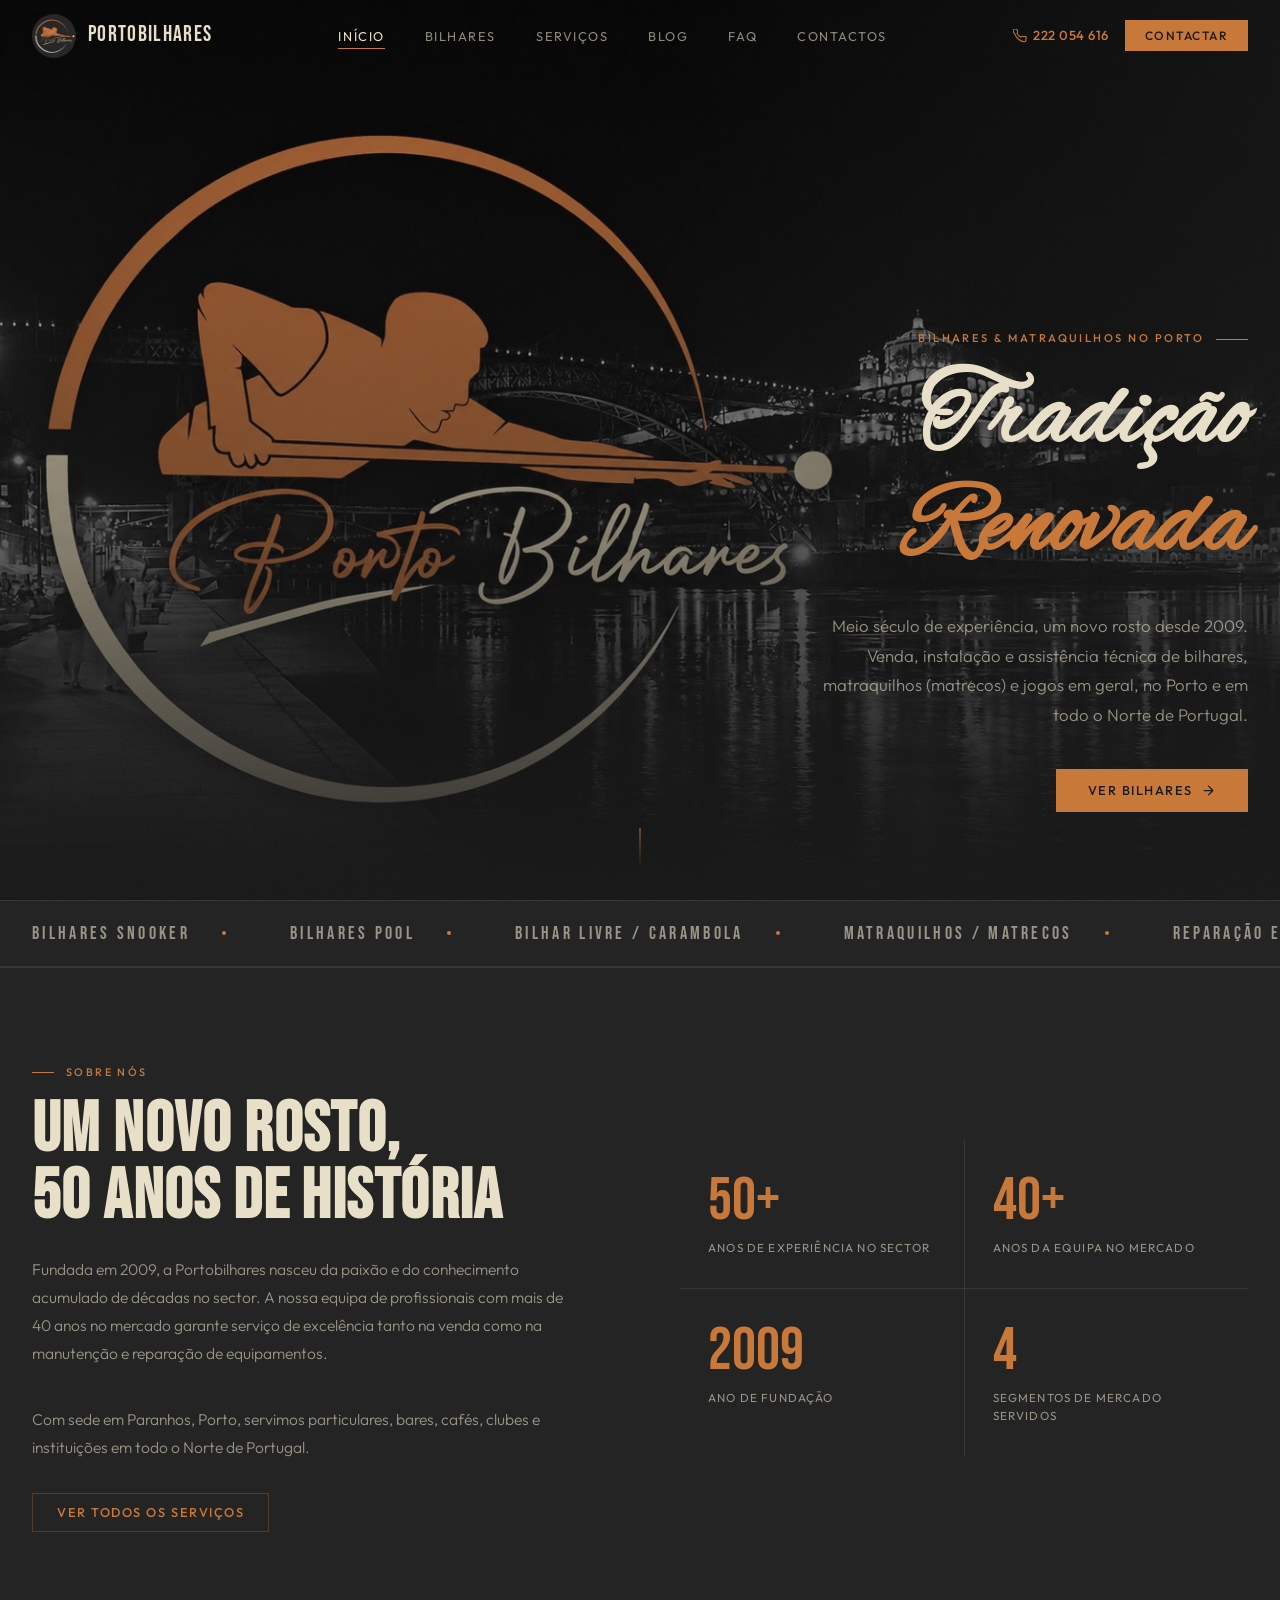
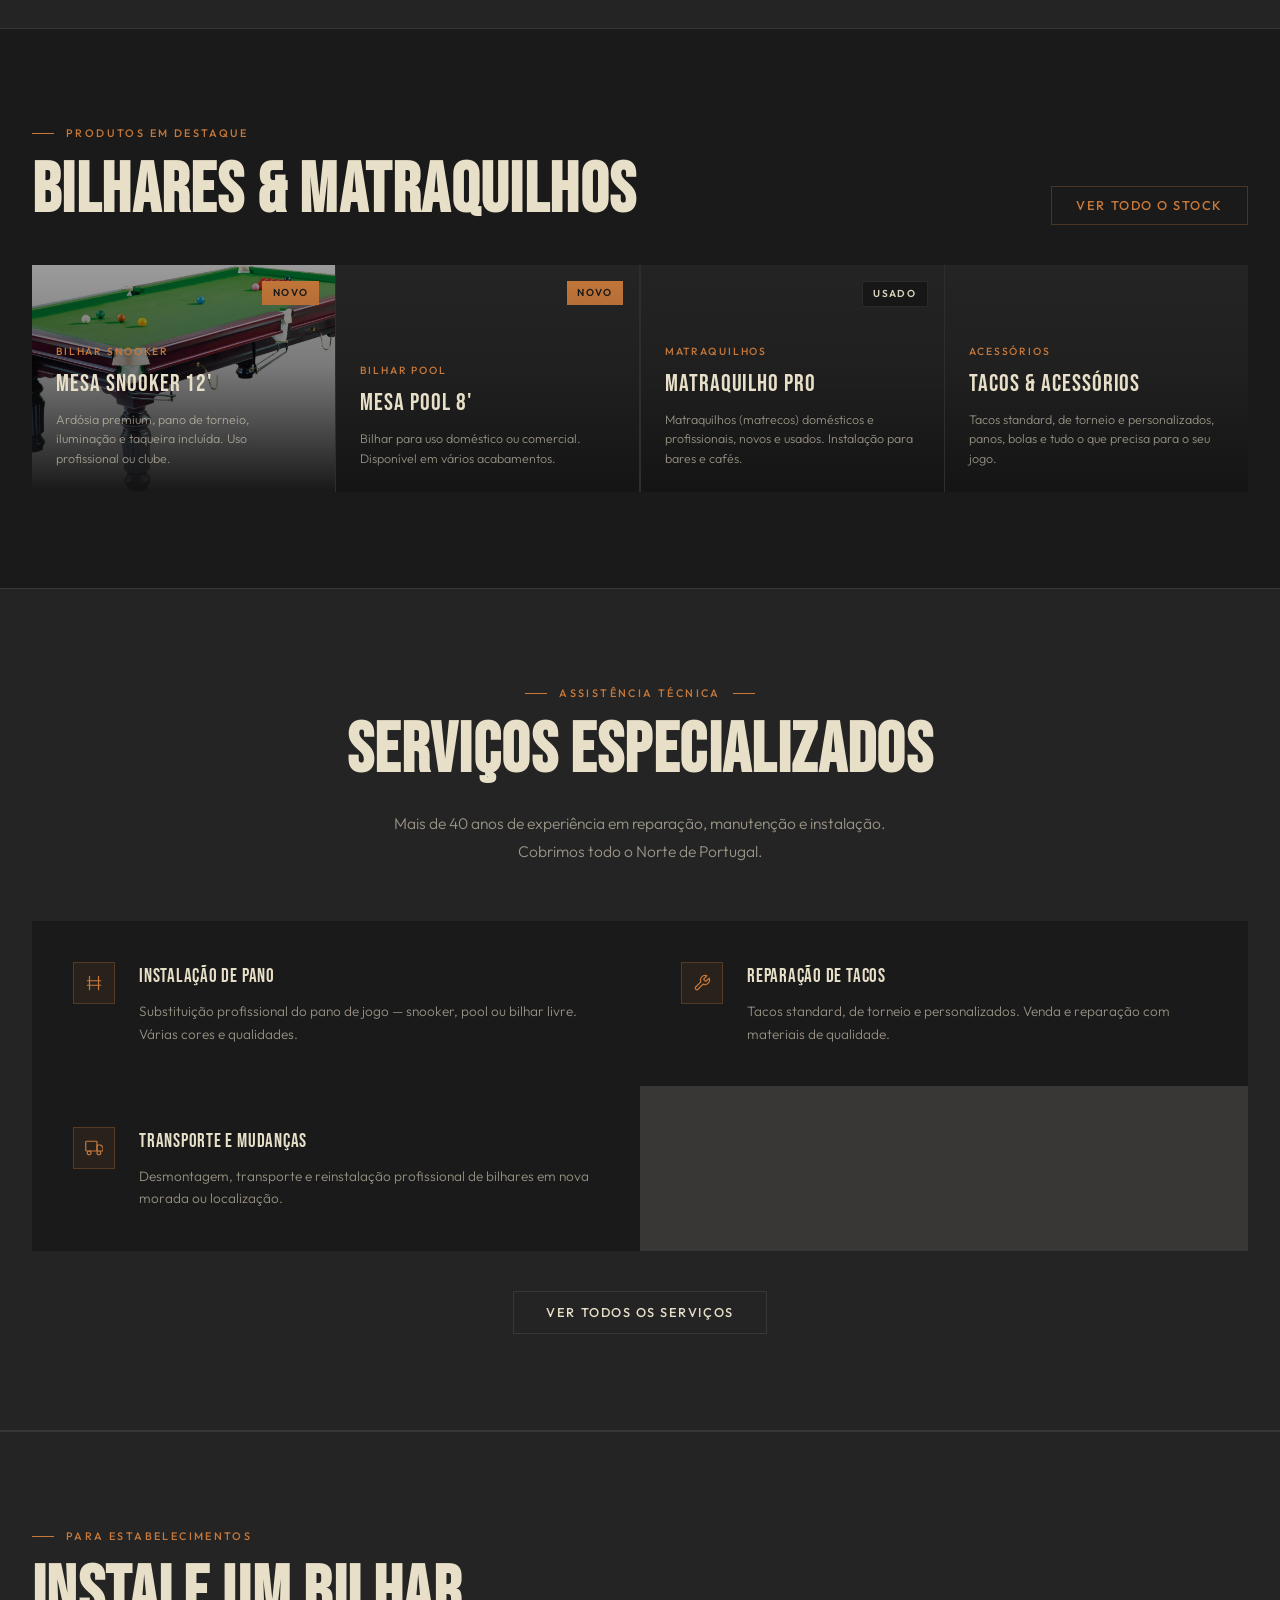
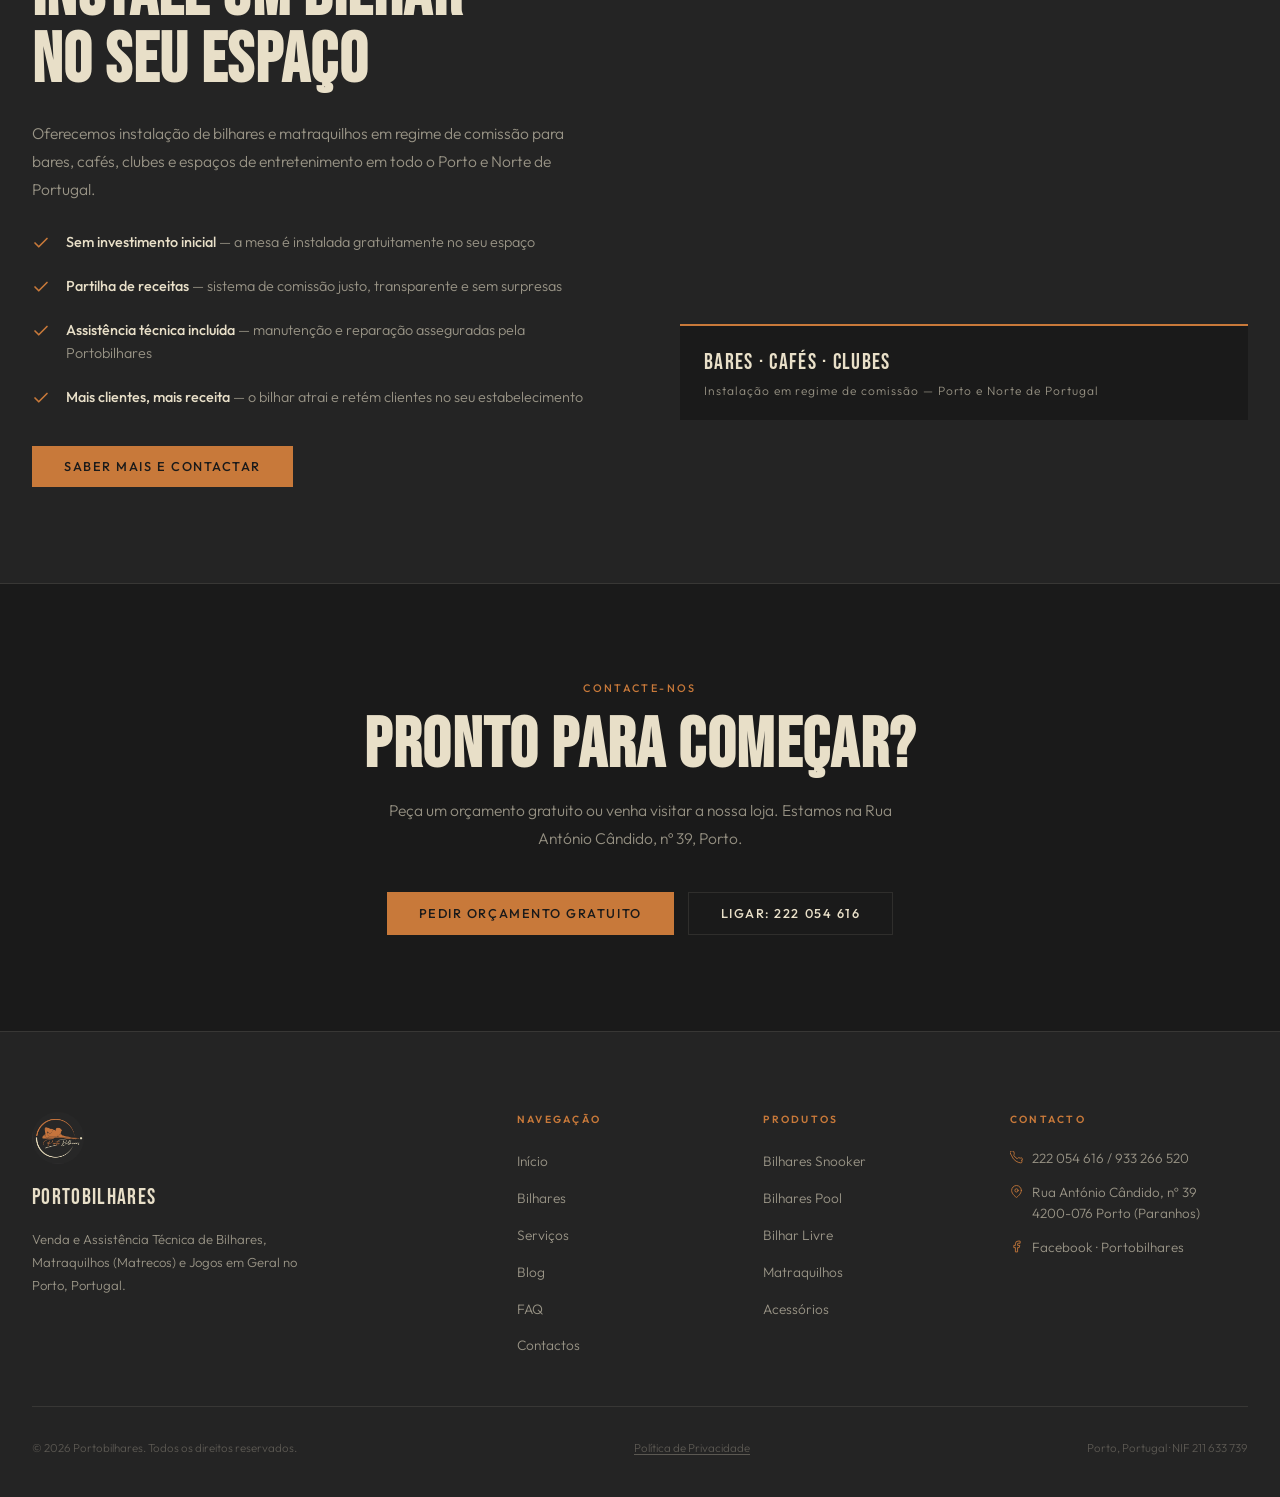
==== commit e7940211: "Atualizar textos do cliente: hero em letra do logotipo, solas, transporte nacional, contadores e cat" ====
--- a/index.html
+++ b/index.html
@@ -38,7 +38,7 @@
 
   <link rel="preconnect" href="https://fonts.googleapis.com">
   <link rel="preconnect" href="https://fonts.gstatic.com" crossorigin>
-  <link href="https://fonts.googleapis.com/css2?family=Bebas+Neue&family=Outfit:wght@300;400;500;600&display=swap" rel="stylesheet">
+  <link href="https://fonts.googleapis.com/css2?family=Alex+Brush&family=Bebas+Neue&family=Outfit:wght@300;400;500;600&display=swap" rel="stylesheet">
   <link rel="stylesheet" href="styles.css">
 
   <!-- Structured Data -->
@@ -148,7 +148,7 @@
 
   <div class="hero-content">
     <p class="hero-eyebrow">Bilhares &amp; Matraquilhos no Porto</p>
-    <h1 class="hero-title">TRADIÇÃO<br><span class="accent">RENOVADA</span></h1>
+    <h1 class="hero-title">Tradição<br><span class="accent">Renovada</span></h1>
     <p class="hero-sub">Meio século de experiência, um novo rosto desde 2009. Venda, instalação e assistência técnica de bilhares, matraquilhos (matrecos) e jogos em geral, no Porto e em todo o Norte de Portugal.</p>
     <div class="hero-ctas">
       <a href="bilhares.html" class="btn btn-primary">
@@ -258,7 +258,7 @@
         <div class="product-overlay">
           <div class="product-type">Bilhar Pool</div>
           <div class="product-name">Mesa Pool 8'</div>
-          <div class="product-desc">Bilhar americano para uso doméstico ou comercial. Disponível em vários acabamentos.</div>
+          <div class="product-desc">Bilhar para uso doméstico ou comercial. Disponível em vários acabamentos.</div>
         </div>
       </article>
 
--- a/styles.css
+++ b/styles.css
@@ -2,7 +2,7 @@
    PORTOBILHARES — STYLES.CSS
    ===================================================== */
 
-@import url('https://fonts.googleapis.com/css2?family=Bebas+Neue&family=Outfit:wght@300;400;500;600&display=swap');
+@import url('https://fonts.googleapis.com/css2?family=Alex+Brush&family=Bebas+Neue&family=Outfit:wght@300;400;500;600&display=swap');
 
 /* ─── TOKENS ──────────────────────────────────────── */
 :root {
@@ -303,10 +303,10 @@
   flex-shrink: 0;
 }
 .hero-title {
-  font-family: 'Bebas Neue', sans-serif;
-  font-size: clamp(2.75rem, 7vw, 6.5rem);
-  line-height: 0.95;
-  letter-spacing: 0.015em;
+  font-family: 'Alex Brush', cursive;
+  font-size: clamp(3.25rem, 8vw, 7.5rem);
+  line-height: 1.05;
+  letter-spacing: 0.01em;
   color: var(--cream);
   margin-bottom: 1.75rem;
 }
@@ -1066,7 +1066,7 @@
 }
 
 @media (max-width: 540px) {
-  .hero-title { font-size: 3.75rem; }
+  .hero-title { font-size: 4.25rem; }
   .hero-eyebrow { font-size: 0.62rem; letter-spacing: 0.16em; gap: 0.5rem; }
   .hero-eyebrow::before { width: 20px; }
   .hero-ctas { flex-direction: column; }
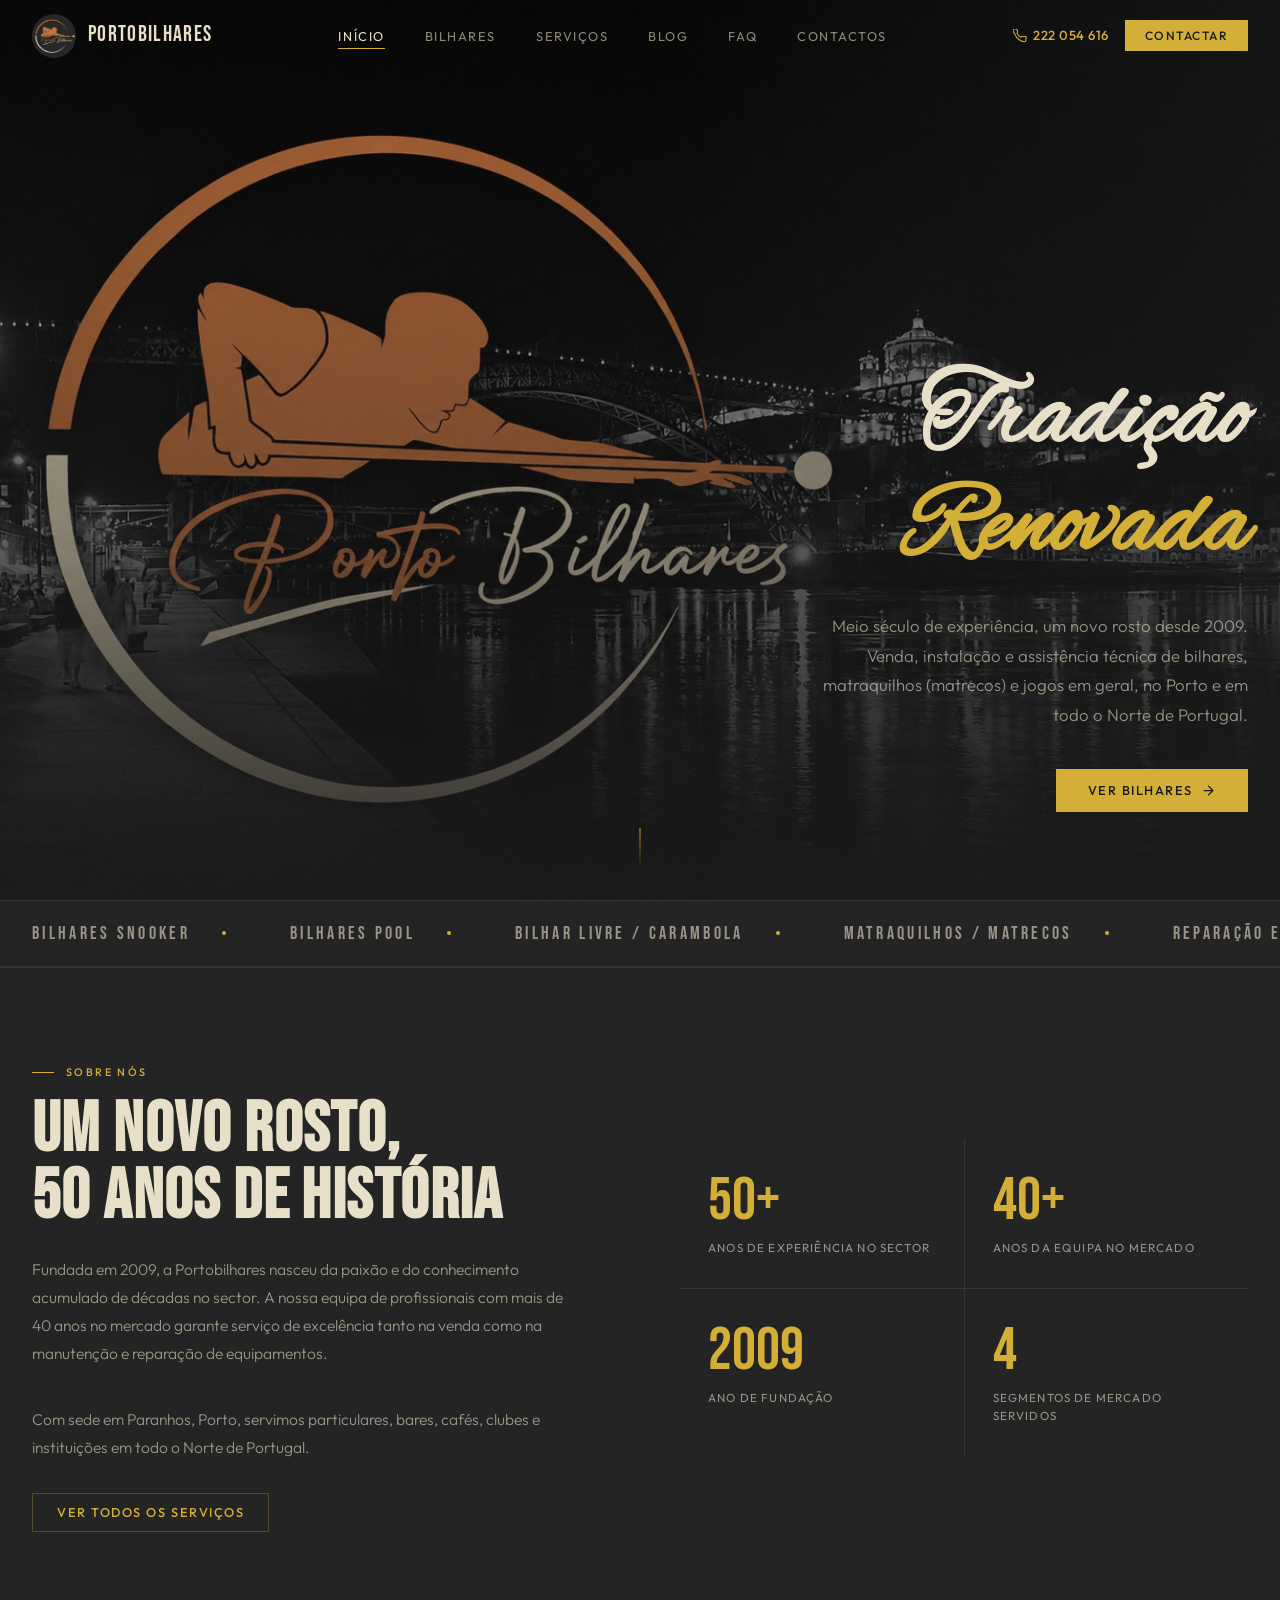
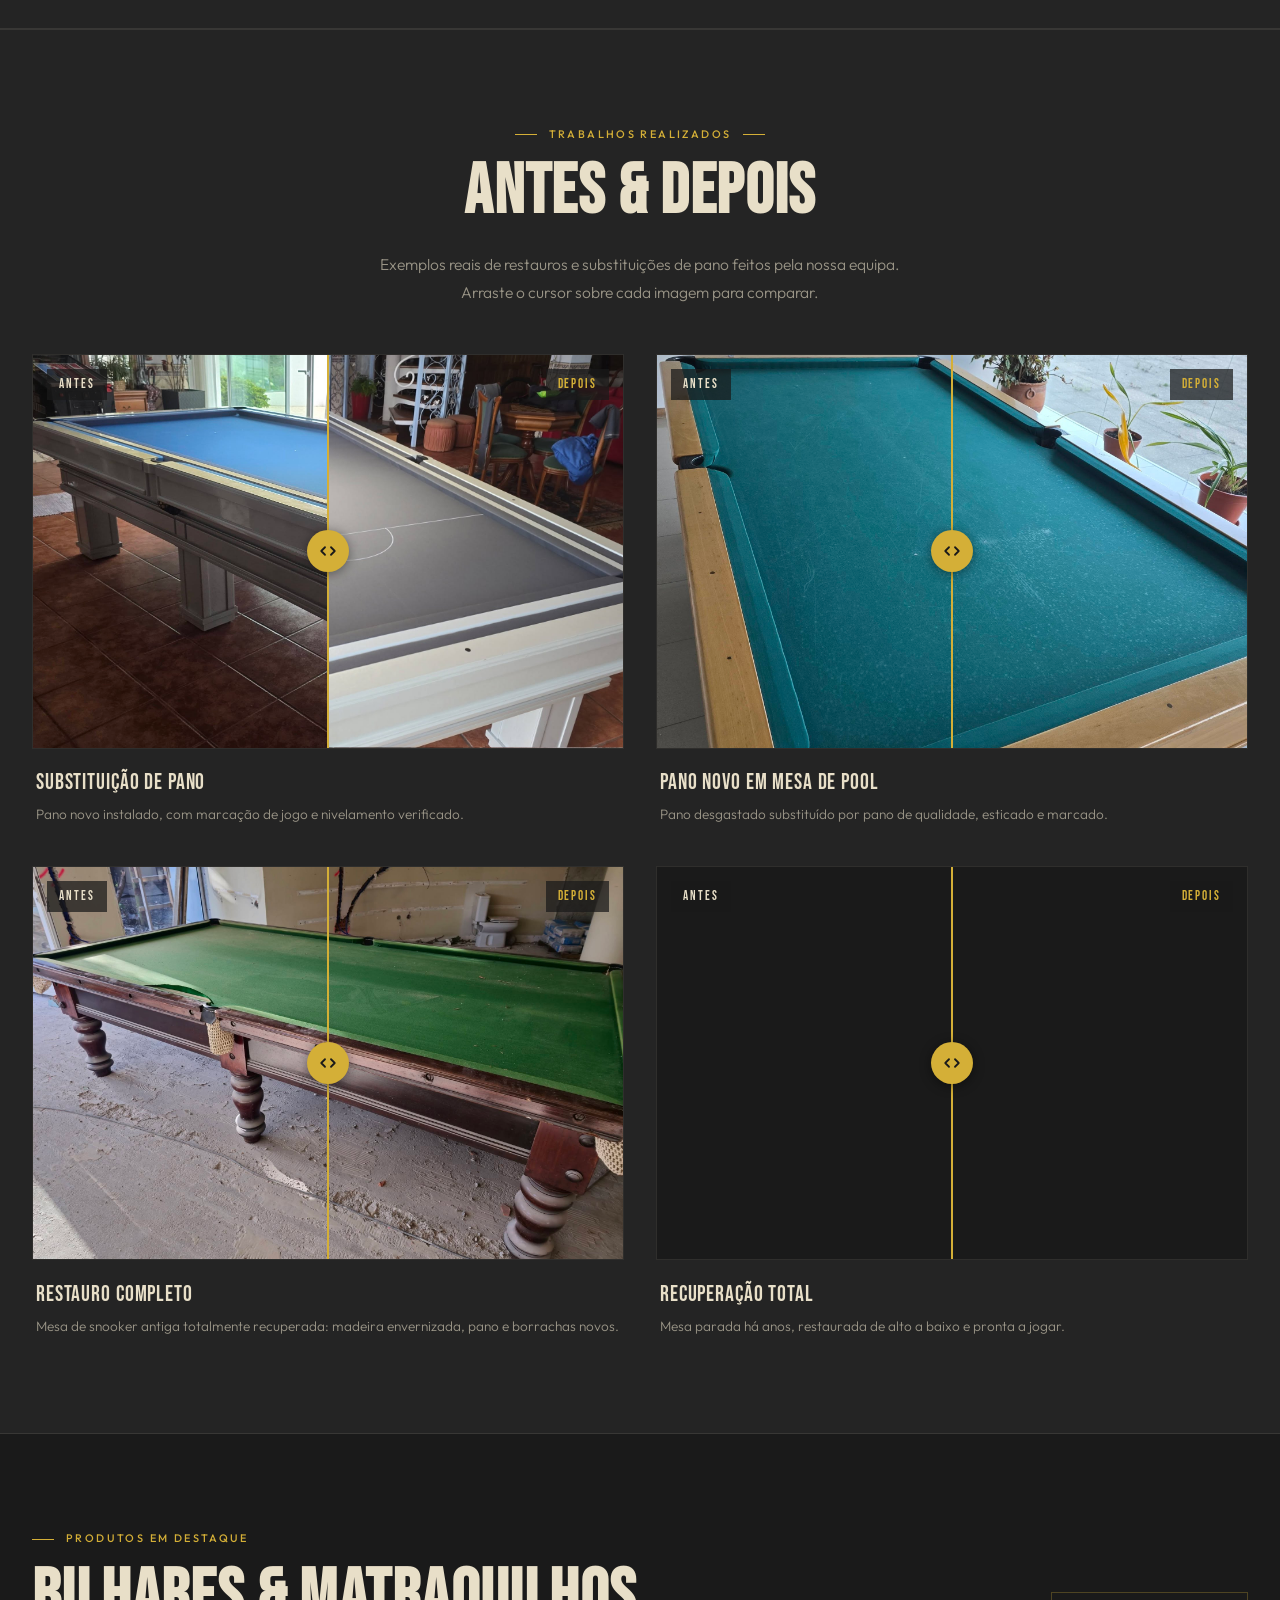
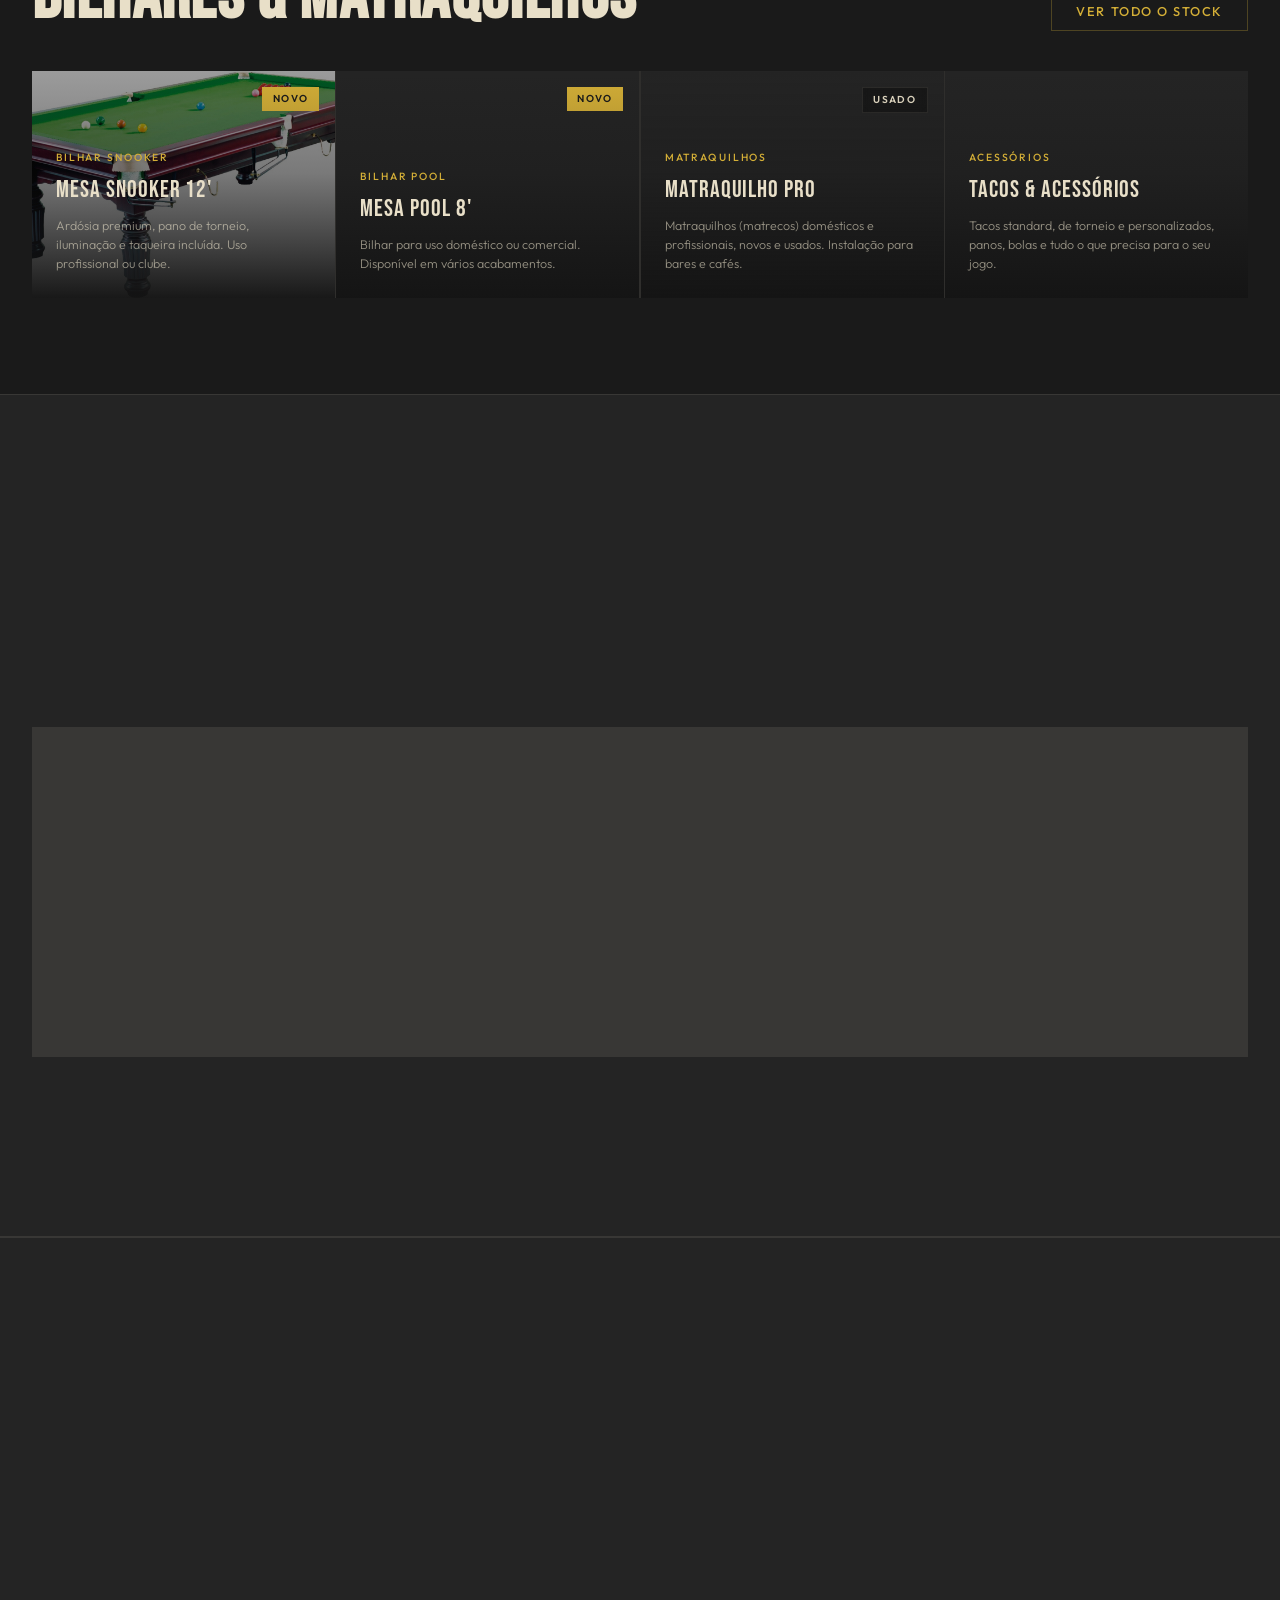
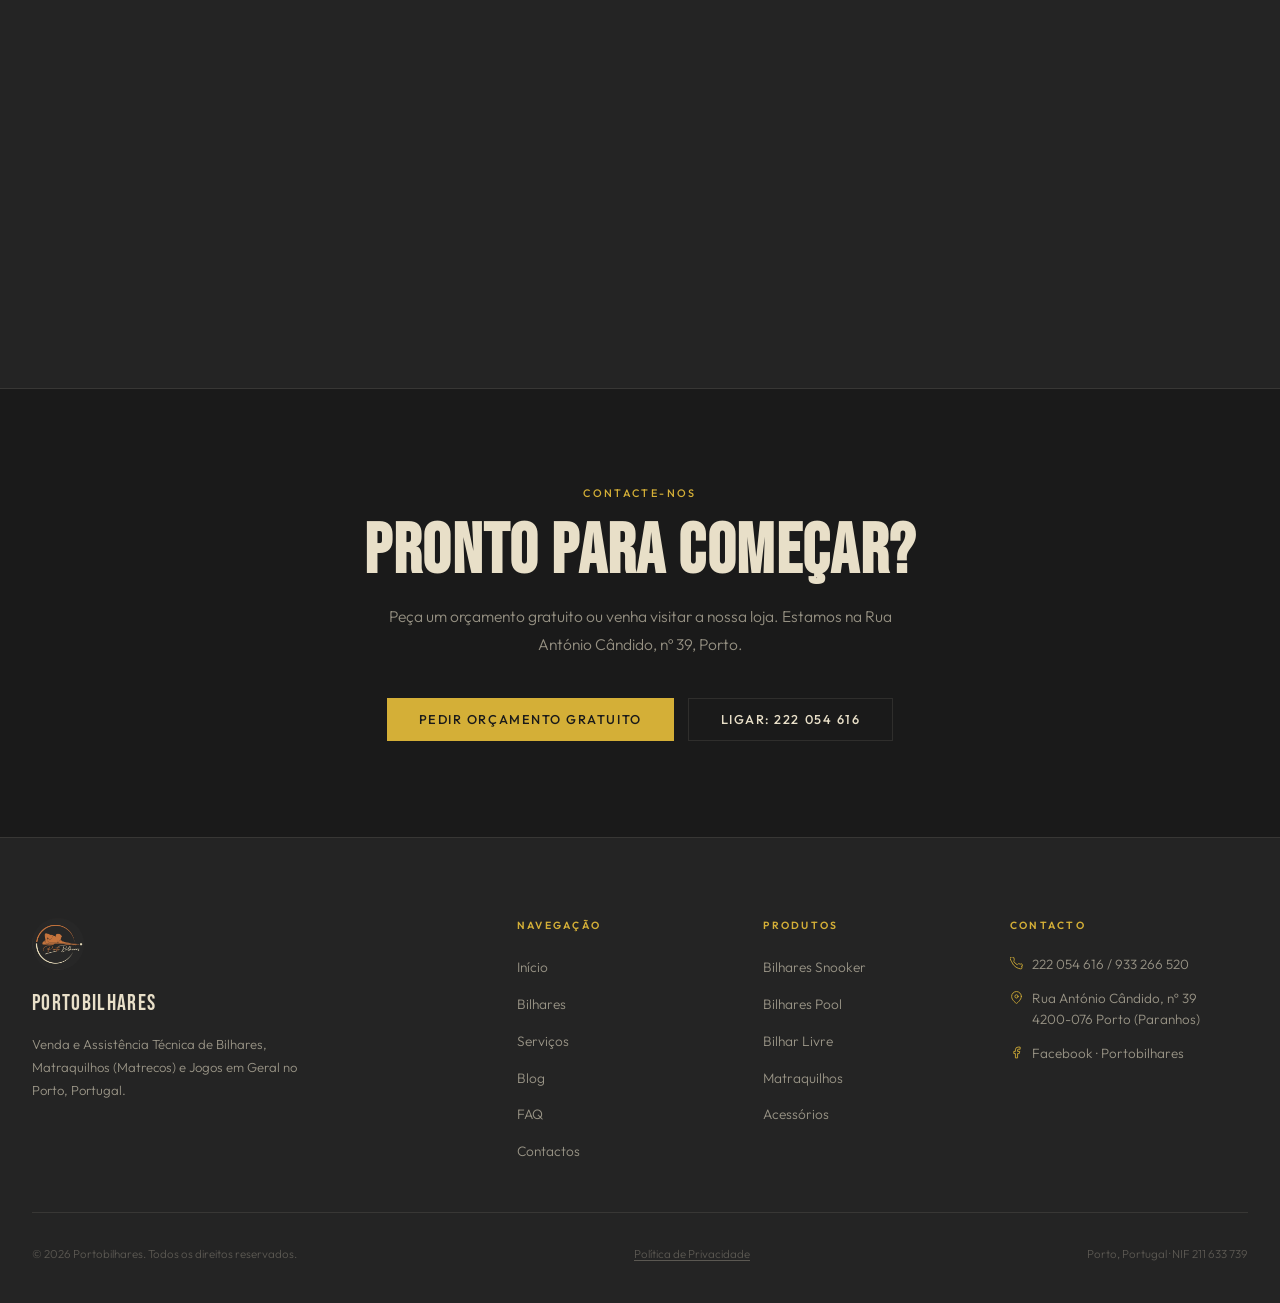
==== commit c3200a8c: "Dourado no lugar do laranja, secção Antes & Depois e limpeza do hero - Paleta: laranja #c8793a subst" ====
--- a/index.html
+++ b/index.html
@@ -34,12 +34,12 @@
   <link rel="icon" type="image/png" sizes="16x16" href="Assets/favicon/favicon-16x16.png">
   <link rel="apple-touch-icon" sizes="180x180" href="Assets/favicon/apple-touch-icon.png">
   <link rel="manifest" href="site.webmanifest">
-  <meta name="theme-color" content="#c8793a">
+  <meta name="theme-color" content="#d4af37">
 
   <link rel="preconnect" href="https://fonts.googleapis.com">
   <link rel="preconnect" href="https://fonts.gstatic.com" crossorigin>
   <link href="https://fonts.googleapis.com/css2?family=Alex+Brush&family=Bebas+Neue&family=Outfit:wght@300;400;500;600&display=swap" rel="stylesheet">
-  <link rel="stylesheet" href="styles.css">
+  <link rel="stylesheet" href="styles.css?v=2">
 
   <!-- Structured Data -->
   <script type="application/ld+json">
@@ -147,7 +147,6 @@
   <div class="hero-overlay" aria-hidden="true"></div>
 
   <div class="hero-content">
-    <p class="hero-eyebrow">Bilhares &amp; Matraquilhos no Porto</p>
     <h1 class="hero-title">Tradição<br><span class="accent">Renovada</span></h1>
     <p class="hero-sub">Meio século de experiência, um novo rosto desde 2009. Venda, instalação e assistência técnica de bilhares, matraquilhos (matrecos) e jogos em geral, no Porto e em todo o Norte de Portugal.</p>
     <div class="hero-ctas">
@@ -227,6 +226,89 @@
 </section>
 
 <!-- ════════════════════════════════════════════════
+     TRABALHOS REALIZADOS (ANTES / DEPOIS)
+════════════════════════════════════════════════ -->
+<section class="section" style="background:var(--charcoal); border-top:1px solid var(--border); border-bottom:1px solid var(--border);" aria-label="Trabalhos realizados">
+  <div class="section-inner">
+    <div class="reveal" style="margin-bottom:3rem;">
+      <p class="section-eyebrow centered">Trabalhos Realizados</p>
+      <h2 class="section-title" style="text-align:center;">Antes &amp; Depois</h2>
+      <p class="section-body" style="margin:0 auto; text-align:center;">Exemplos reais de restauros e substituições de pano feitos pela nossa equipa. Arraste o cursor sobre cada imagem para comparar.</p>
+    </div>
+
+    <div class="ba-grid">
+      <figure class="ba-card reveal">
+        <div class="ba-compare">
+          <img class="ba-img" src="Assets/Servico/1_Before.jpg" alt="Mesa de bilhar antes da substituição do pano de jogo" width="2048" height="2048" loading="lazy" decoding="async">
+          <img class="ba-img ba-img-after" src="Assets/Servico/1_After.jpg" alt="Mesa de bilhar depois da substituição, com pano novo e marcação de jogo" width="2048" height="1152" loading="lazy" decoding="async">
+          <div class="ba-divider" aria-hidden="true">
+            <span class="ba-knob"><svg viewBox="0 0 24 24" fill="none" stroke="currentColor" stroke-width="2.4" stroke-linecap="round" stroke-linejoin="round"><path d="M8 7l-5 5 5 5M16 7l5 5-5 5"/></svg></span>
+          </div>
+          <span class="ba-tag ba-tag-before" aria-hidden="true">Antes</span>
+          <span class="ba-tag ba-tag-after" aria-hidden="true">Depois</span>
+          <input type="range" class="ba-range" min="0" max="100" value="50" aria-label="Comparar antes e depois — substituição de pano">
+        </div>
+        <figcaption class="ba-caption">
+          <div class="ba-title">Substituição de Pano</div>
+          <div class="ba-desc">Pano novo instalado, com marcação de jogo e nivelamento verificado.</div>
+        </figcaption>
+      </figure>
+
+      <figure class="ba-card reveal">
+        <div class="ba-compare">
+          <img class="ba-img" src="Assets/Servico/2_Before.jpg" alt="Mesa de pool com pano verde desgastado e manchado, antes da intervenção" width="2048" height="2048" loading="lazy" decoding="async">
+          <img class="ba-img ba-img-after" src="Assets/Servico/2_After.jpg" alt="Mesa de pool com pano verde novo, esticado e marcado" width="1026" height="1824" loading="lazy" decoding="async">
+          <div class="ba-divider" aria-hidden="true">
+            <span class="ba-knob"><svg viewBox="0 0 24 24" fill="none" stroke="currentColor" stroke-width="2.4" stroke-linecap="round" stroke-linejoin="round"><path d="M8 7l-5 5 5 5M16 7l5 5-5 5"/></svg></span>
+          </div>
+          <span class="ba-tag ba-tag-before" aria-hidden="true">Antes</span>
+          <span class="ba-tag ba-tag-after" aria-hidden="true">Depois</span>
+          <input type="range" class="ba-range" min="0" max="100" value="50" aria-label="Comparar antes e depois — pano novo em mesa de pool">
+        </div>
+        <figcaption class="ba-caption">
+          <div class="ba-title">Pano Novo em Mesa de Pool</div>
+          <div class="ba-desc">Pano desgastado substituído por pano de qualidade, esticado e marcado.</div>
+        </figcaption>
+      </figure>
+
+      <figure class="ba-card reveal">
+        <div class="ba-compare">
+          <img class="ba-img" src="Assets/Servico/3_before.jpg" alt="Mesa de snooker antiga abandonada em obra, com pano rasgado e madeira degradada" width="2048" height="1536" loading="lazy" decoding="async">
+          <img class="ba-img ba-img-after" src="Assets/Servico/3_After.jpg" alt="Mesa de snooker restaurada, com madeira envernizada e pano verde novo" width="2048" height="2048" loading="lazy" decoding="async">
+          <div class="ba-divider" aria-hidden="true">
+            <span class="ba-knob"><svg viewBox="0 0 24 24" fill="none" stroke="currentColor" stroke-width="2.4" stroke-linecap="round" stroke-linejoin="round"><path d="M8 7l-5 5 5 5M16 7l5 5-5 5"/></svg></span>
+          </div>
+          <span class="ba-tag ba-tag-before" aria-hidden="true">Antes</span>
+          <span class="ba-tag ba-tag-after" aria-hidden="true">Depois</span>
+          <input type="range" class="ba-range" min="0" max="100" value="50" aria-label="Comparar antes e depois — restauro completo de mesa de snooker">
+        </div>
+        <figcaption class="ba-caption">
+          <div class="ba-title">Restauro Completo</div>
+          <div class="ba-desc">Mesa de snooker antiga totalmente recuperada: madeira envernizada, pano e borrachas novos.</div>
+        </figcaption>
+      </figure>
+
+      <figure class="ba-card reveal">
+        <div class="ba-compare">
+          <img class="ba-img" src="Assets/Servico/6_Before.jpg" alt="Mesa de bilhar parada há anos, coberta de pó e com pano descolorido" width="2048" height="946" loading="lazy" decoding="async">
+          <img class="ba-img ba-img-after" src="Assets/Servico/6_After.jpg" alt="Mesa de bilhar recuperada, com madeira tratada e pano azul novo" width="2048" height="946" loading="lazy" decoding="async">
+          <div class="ba-divider" aria-hidden="true">
+            <span class="ba-knob"><svg viewBox="0 0 24 24" fill="none" stroke="currentColor" stroke-width="2.4" stroke-linecap="round" stroke-linejoin="round"><path d="M8 7l-5 5 5 5M16 7l5 5-5 5"/></svg></span>
+          </div>
+          <span class="ba-tag ba-tag-before" aria-hidden="true">Antes</span>
+          <span class="ba-tag ba-tag-after" aria-hidden="true">Depois</span>
+          <input type="range" class="ba-range" min="0" max="100" value="50" aria-label="Comparar antes e depois — recuperação total de mesa de bilhar">
+        </div>
+        <figcaption class="ba-caption">
+          <div class="ba-title">Recuperação Total</div>
+          <div class="ba-desc">Mesa parada há anos, restaurada de alto a baixo e pronta a jogar.</div>
+        </figcaption>
+      </figure>
+    </div>
+  </div>
+</section>
+
+<!-- ════════════════════════════════════════════════
      FEATURED PRODUCTS
 ════════════════════════════════════════════════ -->
 <section class="section">
@@ -453,6 +535,6 @@
   </div>
 </footer>
 
-<script src="main.js"></script>
+<script src="main.js?v=2"></script>
 </body>
 </html>
--- a/styles.css
+++ b/styles.css
@@ -9,15 +9,15 @@
   --black:        #1a1a1a;
   --charcoal:     #242424;
   --charcoal-2:   #2c2c2c;
-  --amber:        #c8793a;
-  --amber-lt:     #d9924f;
-  --amber-dk:     #a5602a;
+  --amber:        #d4af37;
+  --amber-lt:     #e3c458;
+  --amber-dk:     #b18f1f;
   --cream:        #e8dfc8;
   --cream-60:     rgba(232, 223, 200, 0.60);
   --cream-20:     rgba(232, 223, 200, 0.08);
   --border:       rgba(232, 223, 200, 0.10);
-  --border-amber: rgba(200, 121, 58, 0.28);
-  --amber-bg:     rgba(200, 121, 58, 0.08);
+  --border-amber: rgba(212, 175, 55, 0.28);
+  --amber-bg:     rgba(212, 175, 55, 0.08);
 }
 
 /* ─── RESET ───────────────────────────────────────── */
@@ -765,7 +765,7 @@
   content: '';
   position: absolute;
   inset: 0;
-  background: radial-gradient(ellipse at 15% 85%, rgba(200,121,58,0.09) 0%, transparent 55%);
+  background: radial-gradient(ellipse at 15% 85%, rgba(212,175,55,0.09) 0%, transparent 55%);
   pointer-events: none;
 }
 .page-header-bg {
@@ -1270,3 +1270,104 @@
   .faq-q { padding: 1.1rem 1.25rem; font-size: 0.92rem; }
   .faq-a { padding: 0 1.25rem 1.25rem; }
 }
+
+/* ─── TRABALHOS REALIZADOS (ANTES / DEPOIS) ───────── */
+.ba-grid {
+  display: grid;
+  grid-template-columns: repeat(2, 1fr);
+  gap: 2.5rem 2rem;
+}
+.ba-card { margin: 0; }
+.ba-compare {
+  --pos: 50%;
+  position: relative;
+  aspect-ratio: 3 / 2;
+  overflow: hidden;
+  background: var(--black);
+  border: 1px solid var(--border);
+  user-select: none;
+  -webkit-user-select: none;
+}
+.ba-compare:has(.ba-range:focus-visible) {
+  outline: 2px solid var(--amber);
+  outline-offset: 3px;
+}
+.ba-img {
+  position: absolute;
+  inset: 0;
+  width: 100%;
+  height: 100%;
+  object-fit: cover;
+  pointer-events: none;
+}
+.ba-img-after { clip-path: inset(0 0 0 var(--pos)); }
+.ba-divider {
+  position: absolute;
+  top: 0;
+  bottom: 0;
+  left: var(--pos);
+  width: 2px;
+  margin-left: -1px;
+  background: var(--amber);
+  pointer-events: none;
+  z-index: 2;
+}
+.ba-knob {
+  position: absolute;
+  top: 50%;
+  left: 50%;
+  transform: translate(-50%, -50%);
+  width: 42px;
+  height: 42px;
+  border-radius: 50%;
+  background: var(--amber);
+  color: var(--black);
+  display: flex;
+  align-items: center;
+  justify-content: center;
+  box-shadow: 0 2px 12px rgba(0, 0, 0, 0.45);
+}
+.ba-knob svg { width: 18px; height: 18px; }
+.ba-tag {
+  position: absolute;
+  top: 0.9rem;
+  z-index: 2;
+  font-family: 'Bebas Neue', sans-serif;
+  font-size: 0.82rem;
+  letter-spacing: 0.14em;
+  padding: 0.3rem 0.75rem;
+  background: rgba(26, 26, 26, 0.72);
+  color: var(--cream);
+  pointer-events: none;
+}
+.ba-tag-before { left: 0.9rem; }
+.ba-tag-after { right: 0.9rem; color: var(--amber); }
+.ba-range {
+  position: absolute;
+  inset: 0;
+  width: 100%;
+  height: 100%;
+  margin: 0;
+  opacity: 0;
+  cursor: ew-resize;
+  z-index: 3;
+  -webkit-appearance: none;
+  appearance: none;
+}
+.ba-caption { padding: 1.1rem 0.25rem 0; }
+.ba-title {
+  font-family: 'Bebas Neue', sans-serif;
+  font-size: 1.35rem;
+  letter-spacing: 0.04em;
+  color: var(--cream);
+}
+.ba-desc {
+  font-size: 0.85rem;
+  font-weight: 300;
+  color: var(--cream-60);
+  line-height: 1.6;
+  margin-top: 0.2rem;
+}
+@media (max-width: 900px) {
+  .ba-grid { grid-template-columns: 1fr; gap: 2rem; }
+}
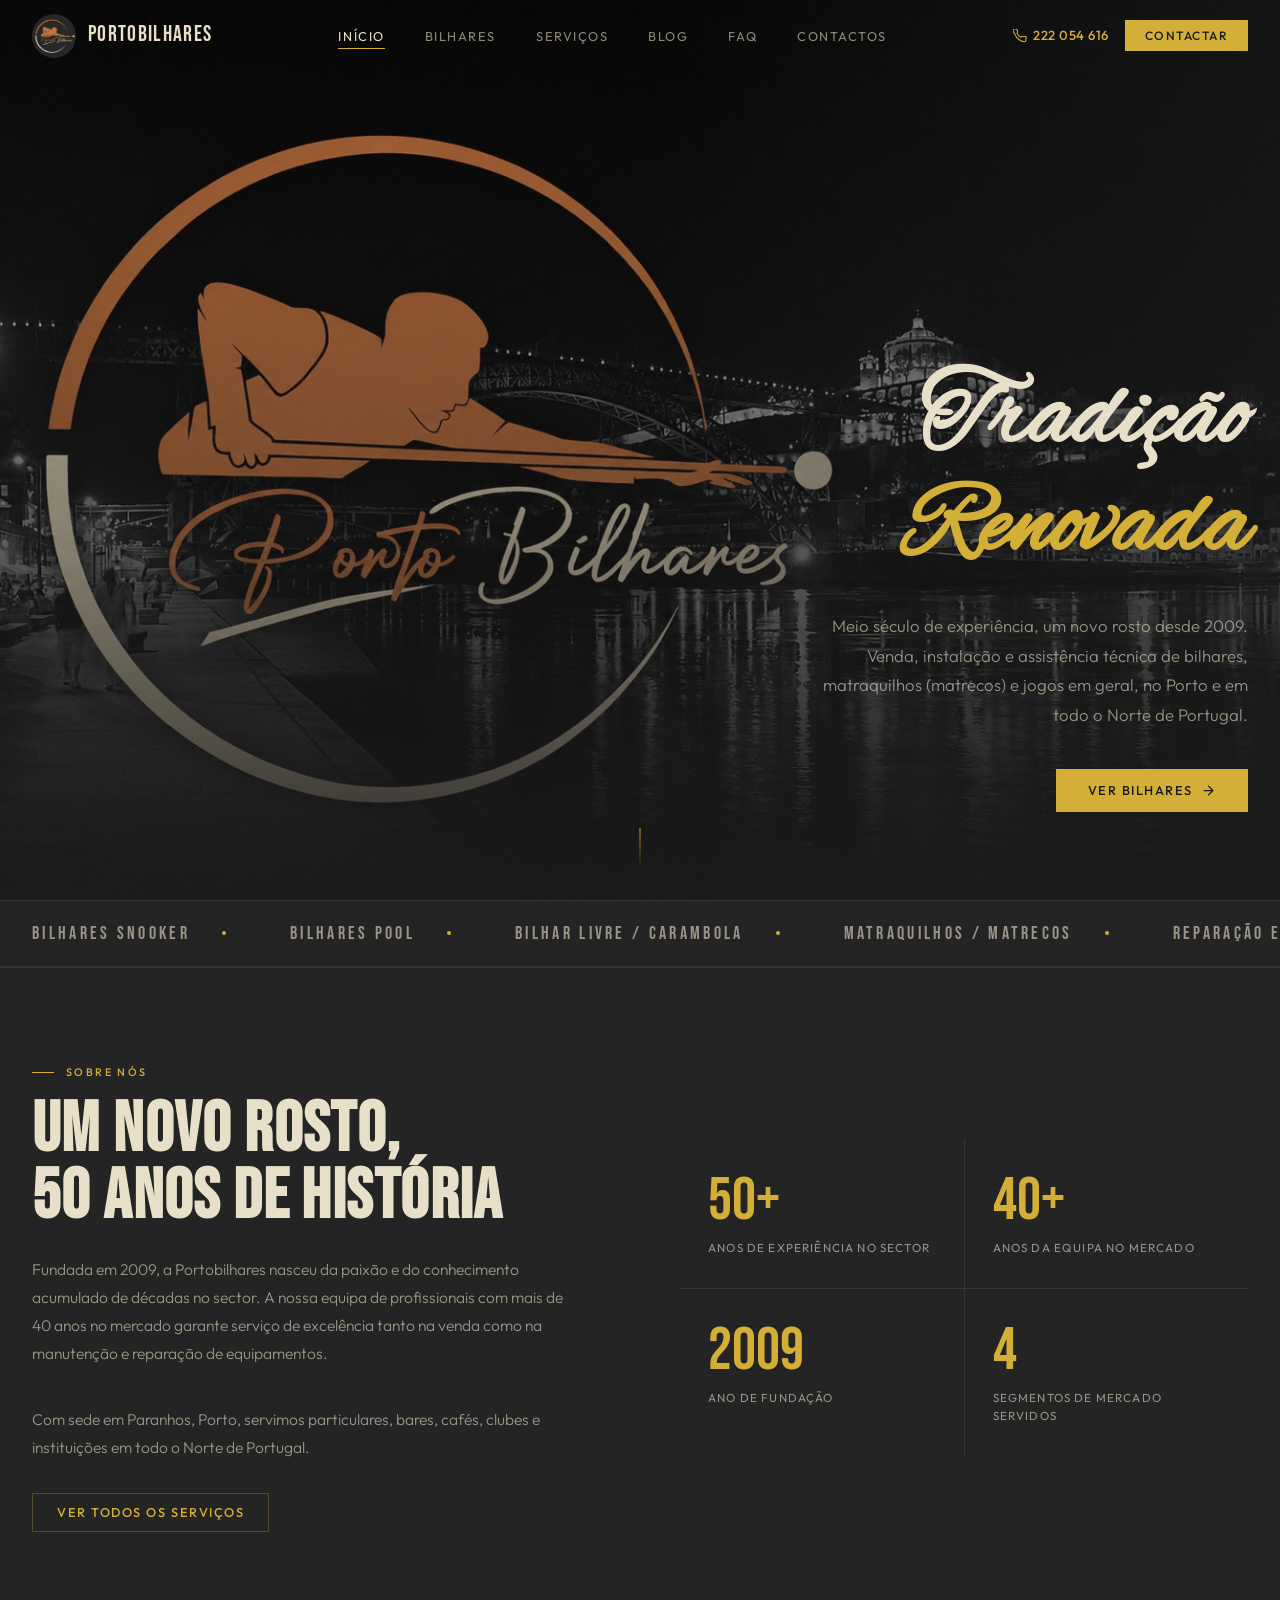
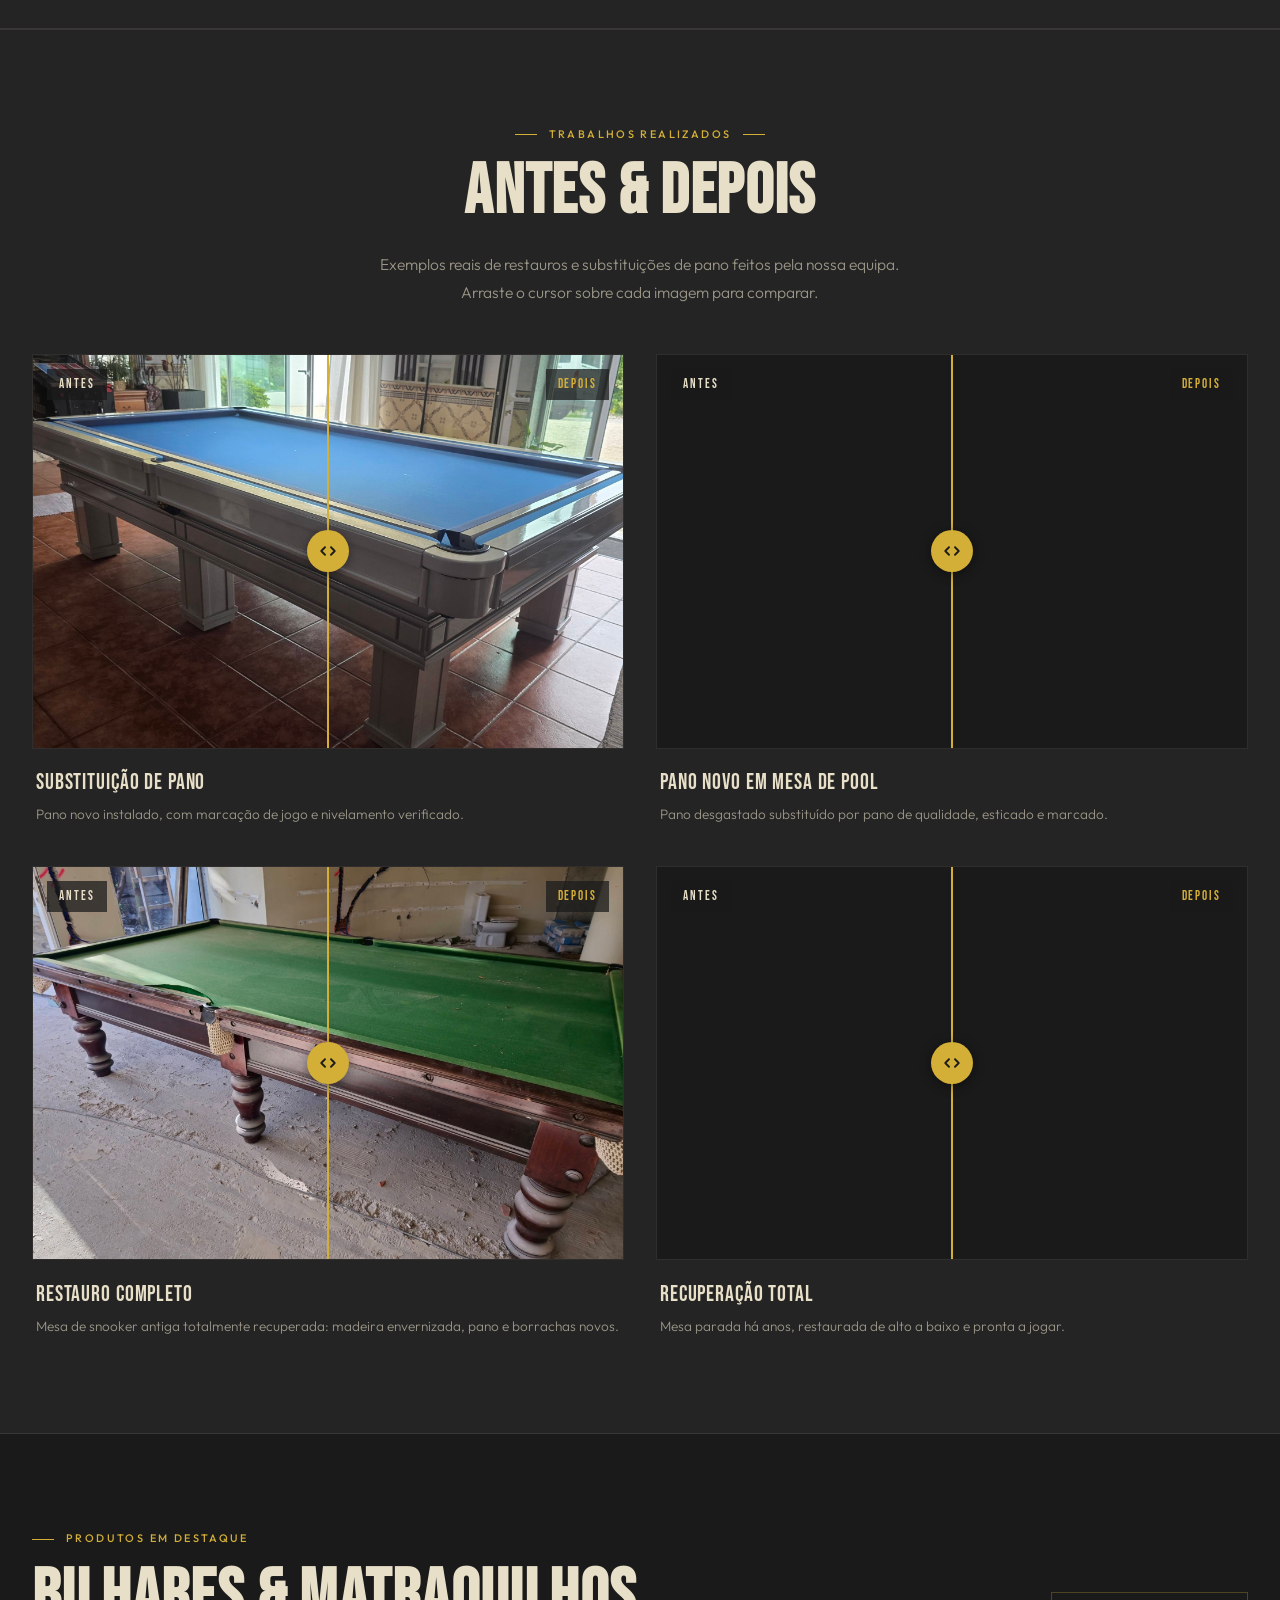
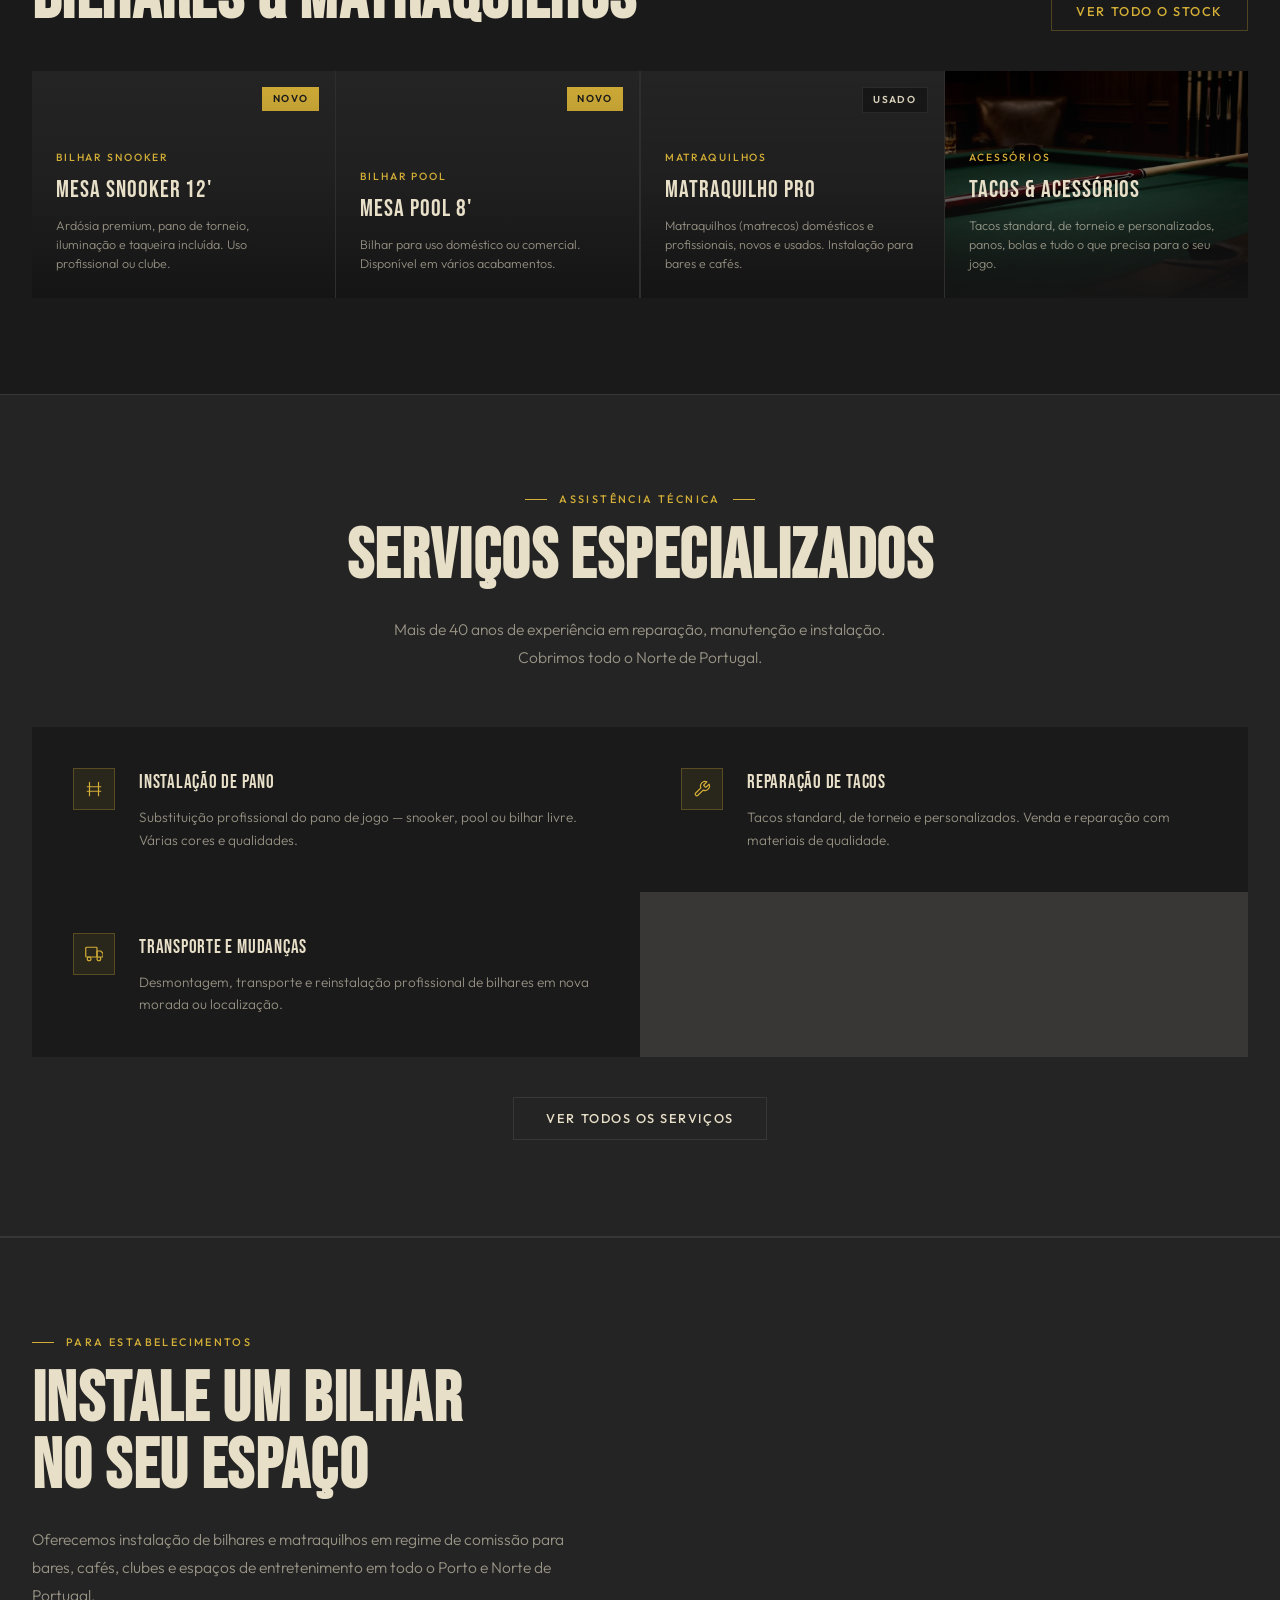
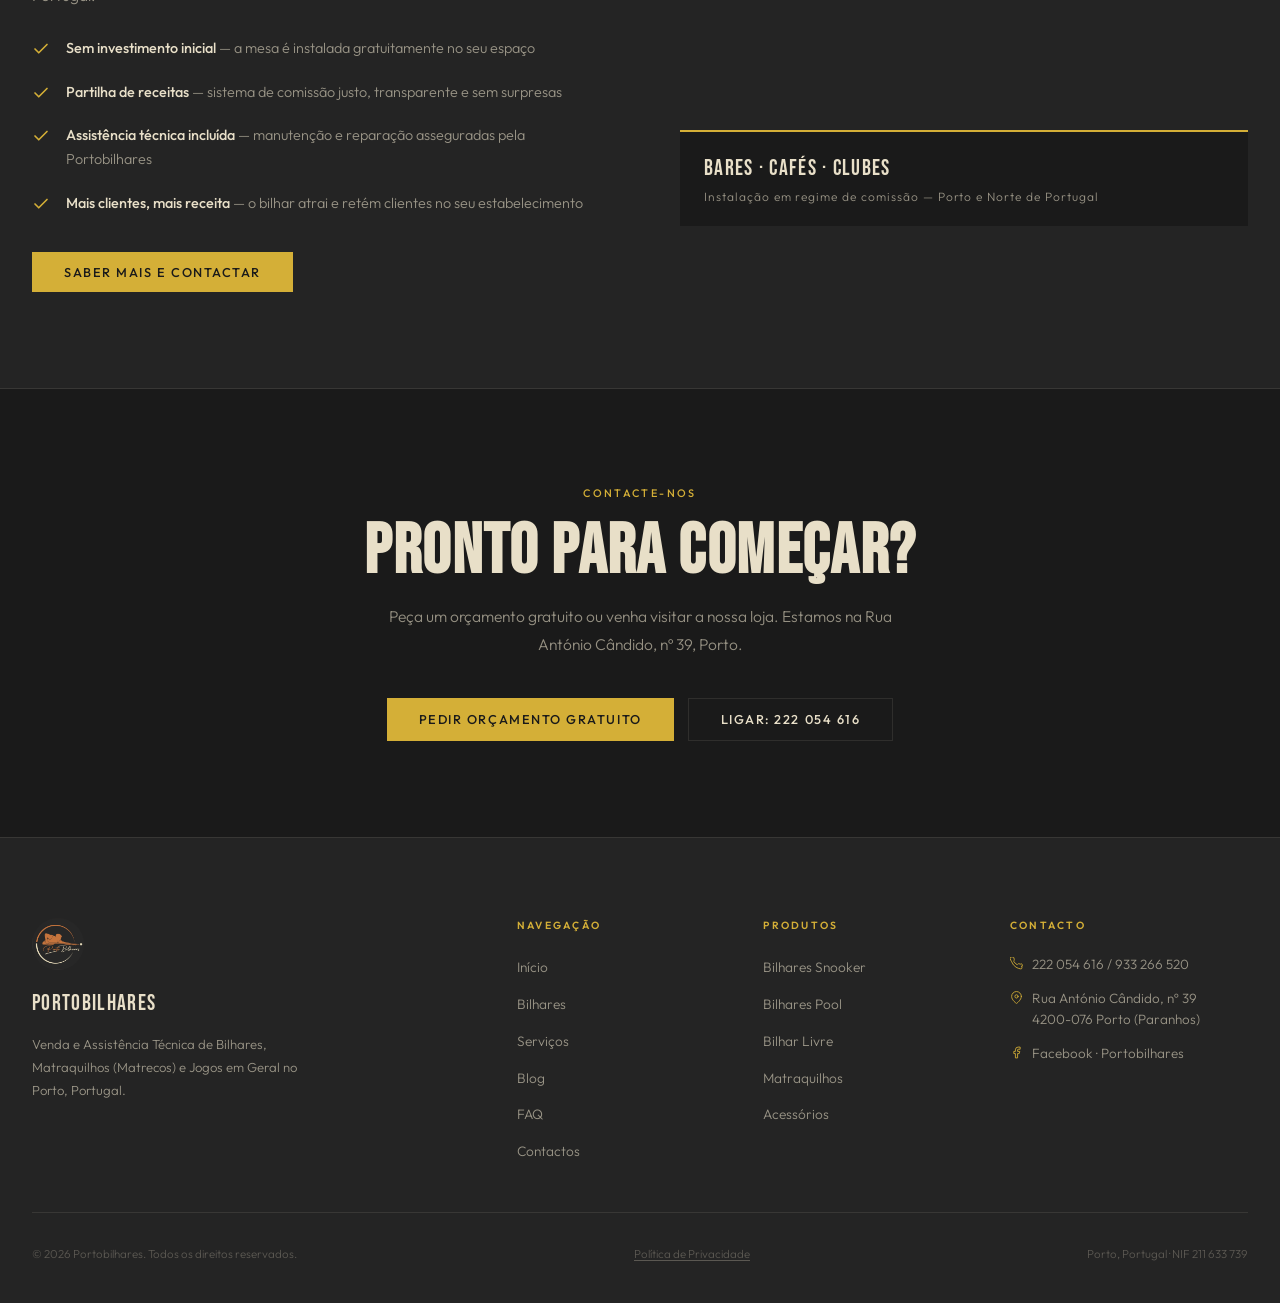
==== commit be9a17c1: "Esconder o titulo "Tradição Renovada" no hero em mobile - .hero-title oculto no breakpoint <=768px, " ====
--- a/index.html
+++ b/index.html
@@ -39,7 +39,7 @@
   <link rel="preconnect" href="https://fonts.googleapis.com">
   <link rel="preconnect" href="https://fonts.gstatic.com" crossorigin>
   <link href="https://fonts.googleapis.com/css2?family=Alex+Brush&family=Bebas+Neue&family=Outfit:wght@300;400;500;600&display=swap" rel="stylesheet">
-  <link rel="stylesheet" href="styles.css?v=2">
+  <link rel="stylesheet" href="styles.css?v=3">
 
   <!-- Structured Data -->
   <script type="application/ld+json">
--- a/styles.css
+++ b/styles.css
@@ -1049,6 +1049,7 @@
   .hero-content { padding: 6rem 1.25rem 4.5rem; }
   .hero-bg-video { display: none; }
   .hero-bg-mobile { display: block; }
+  .hero-title { display: none; }
   .page-header { padding: 6rem 1.25rem 3rem; }
 
   .services-grid { grid-template-columns: 1fr !important; }
@@ -1066,9 +1067,6 @@
 }
 
 @media (max-width: 540px) {
-  .hero-title { font-size: 4.25rem; }
-  .hero-eyebrow { font-size: 0.62rem; letter-spacing: 0.16em; gap: 0.5rem; }
-  .hero-eyebrow::before { width: 20px; }
   .hero-ctas { flex-direction: column; }
   .btn:not(.btn-sm) { padding: 0.8rem 1.5rem; }
   .cta-btns { flex-direction: column; align-items: center; }
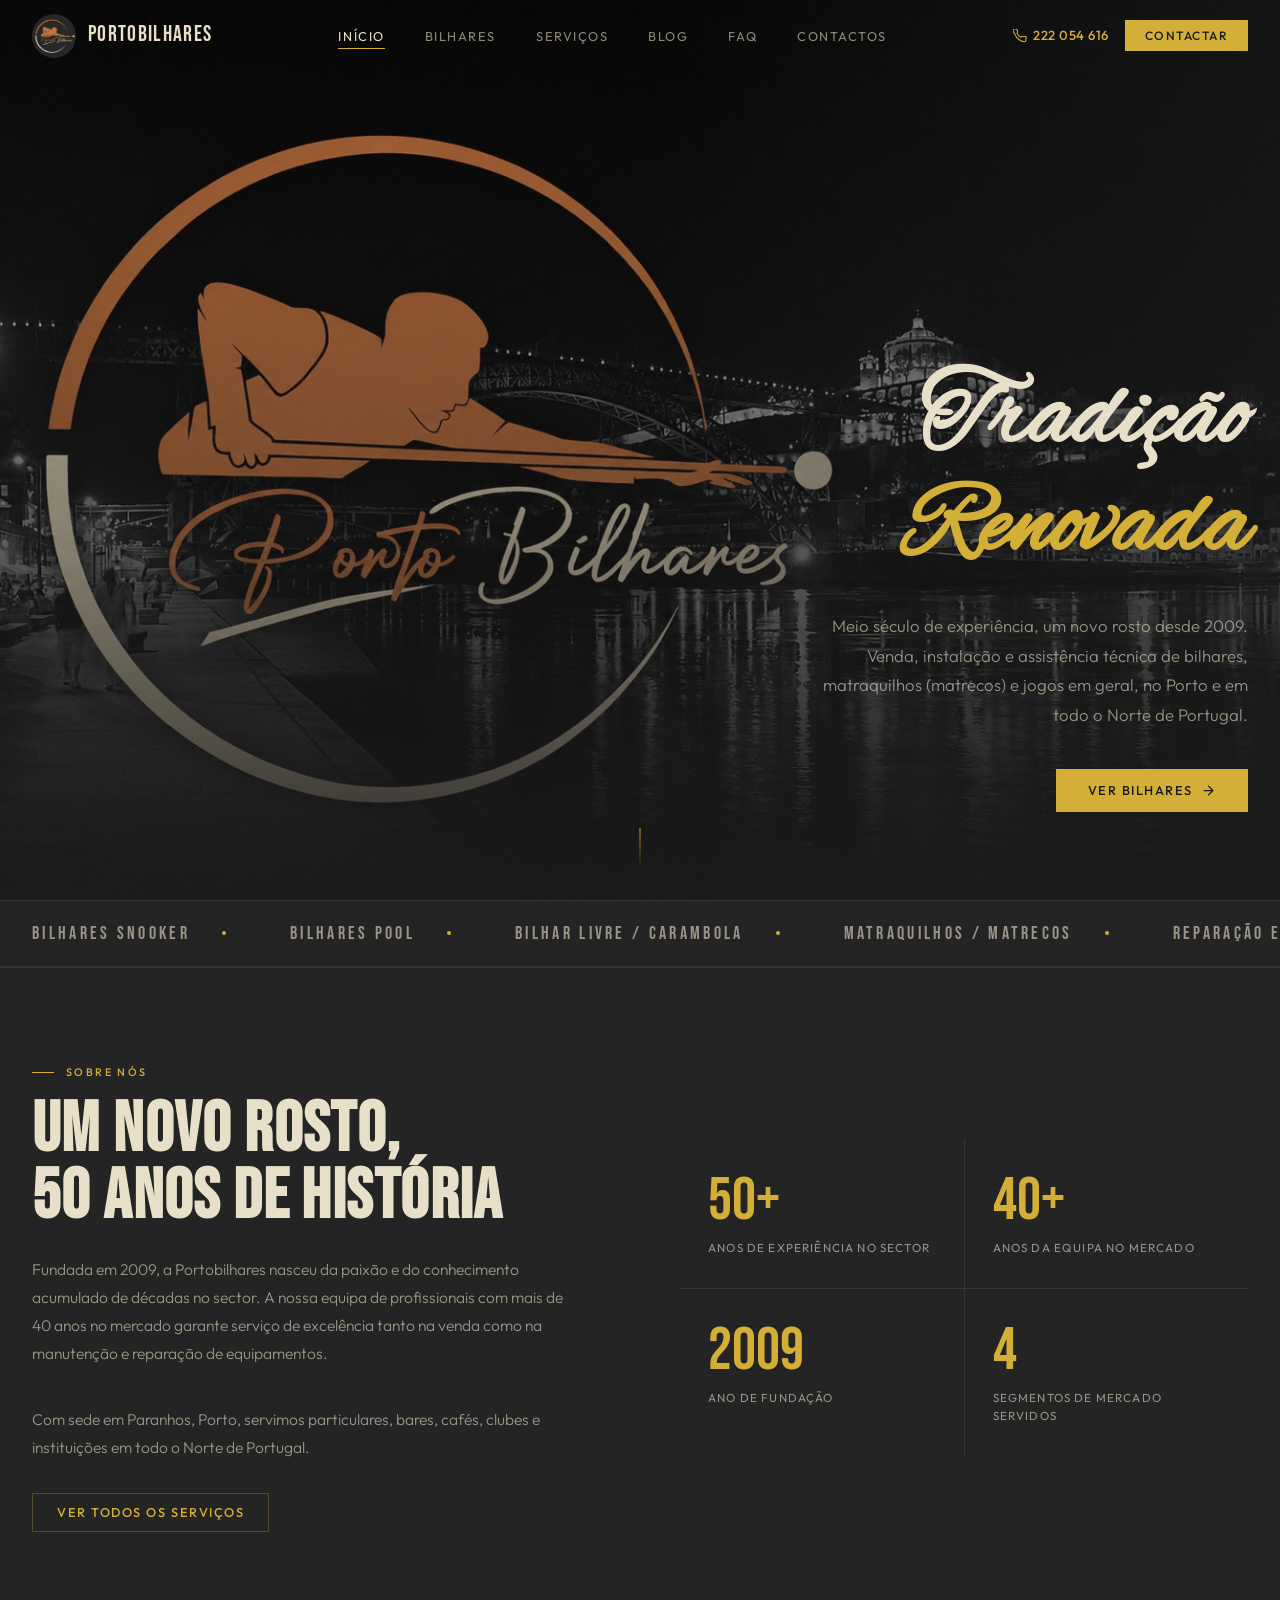
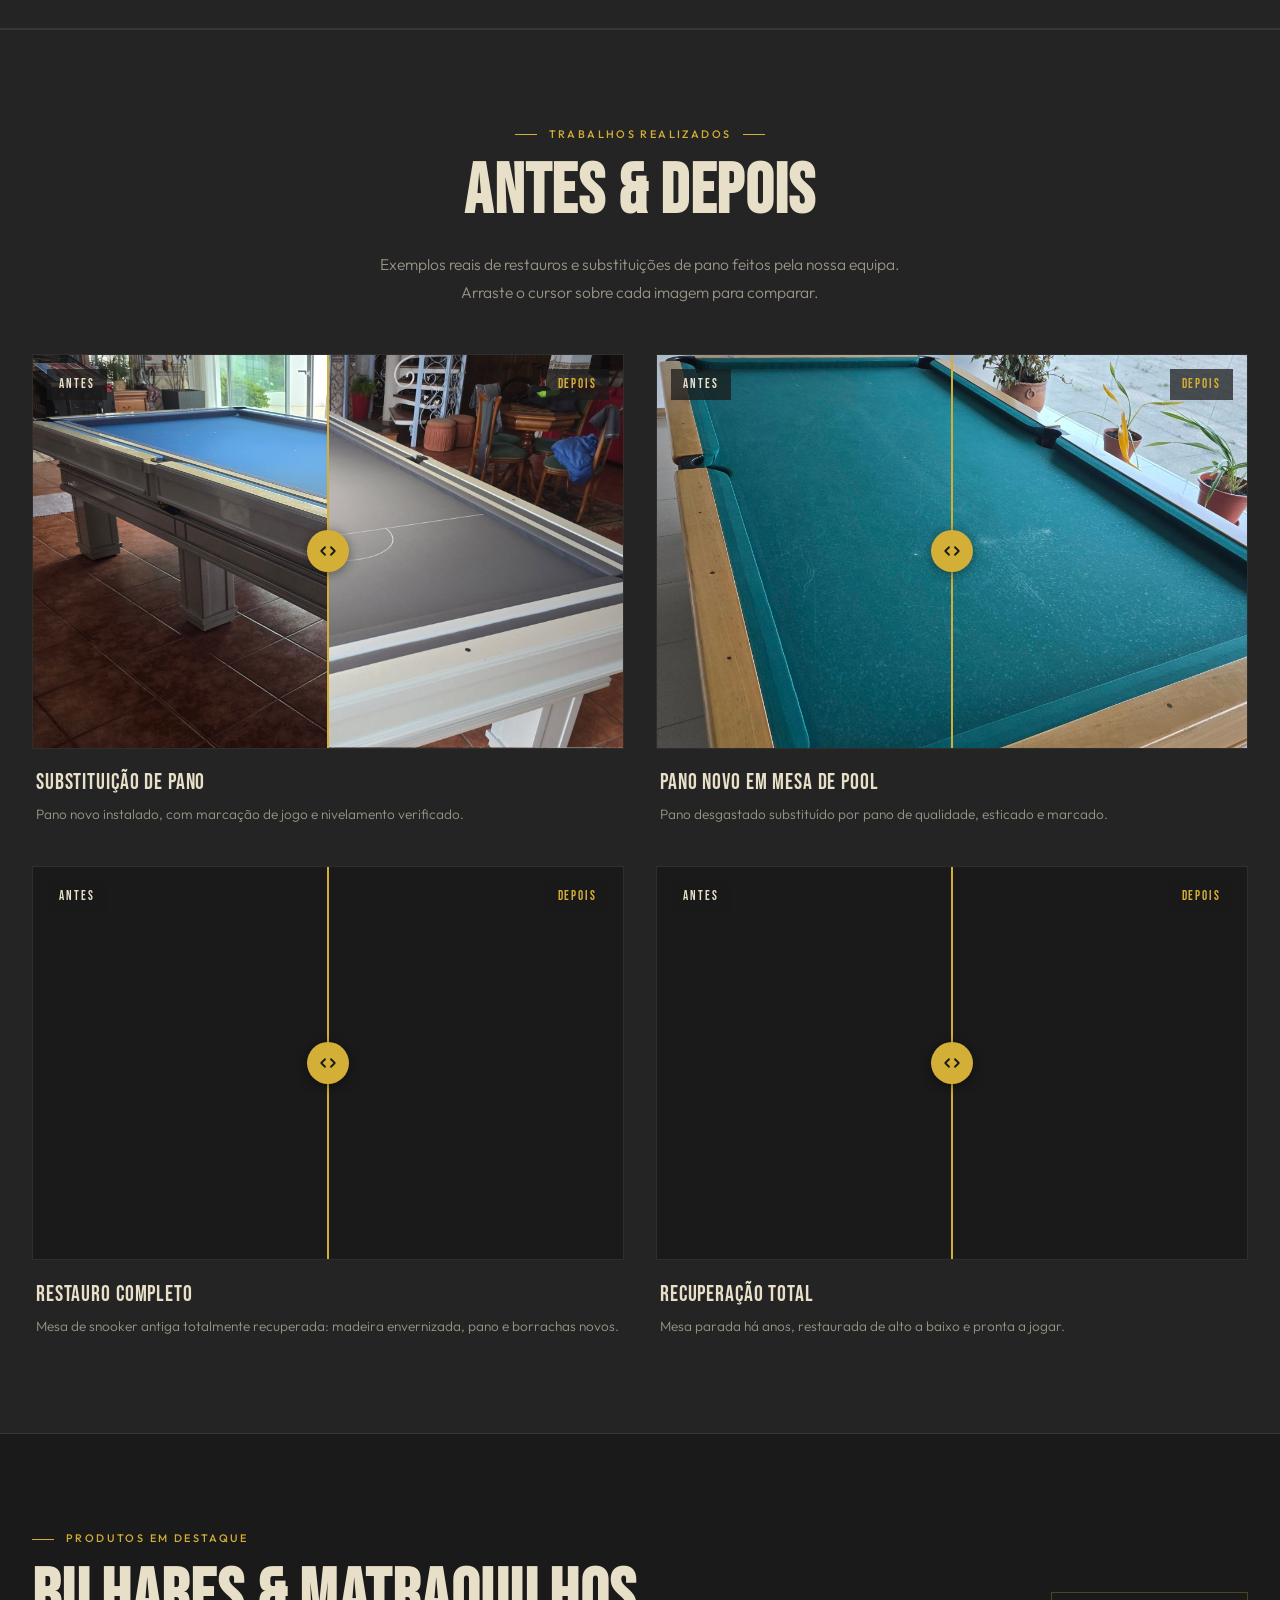
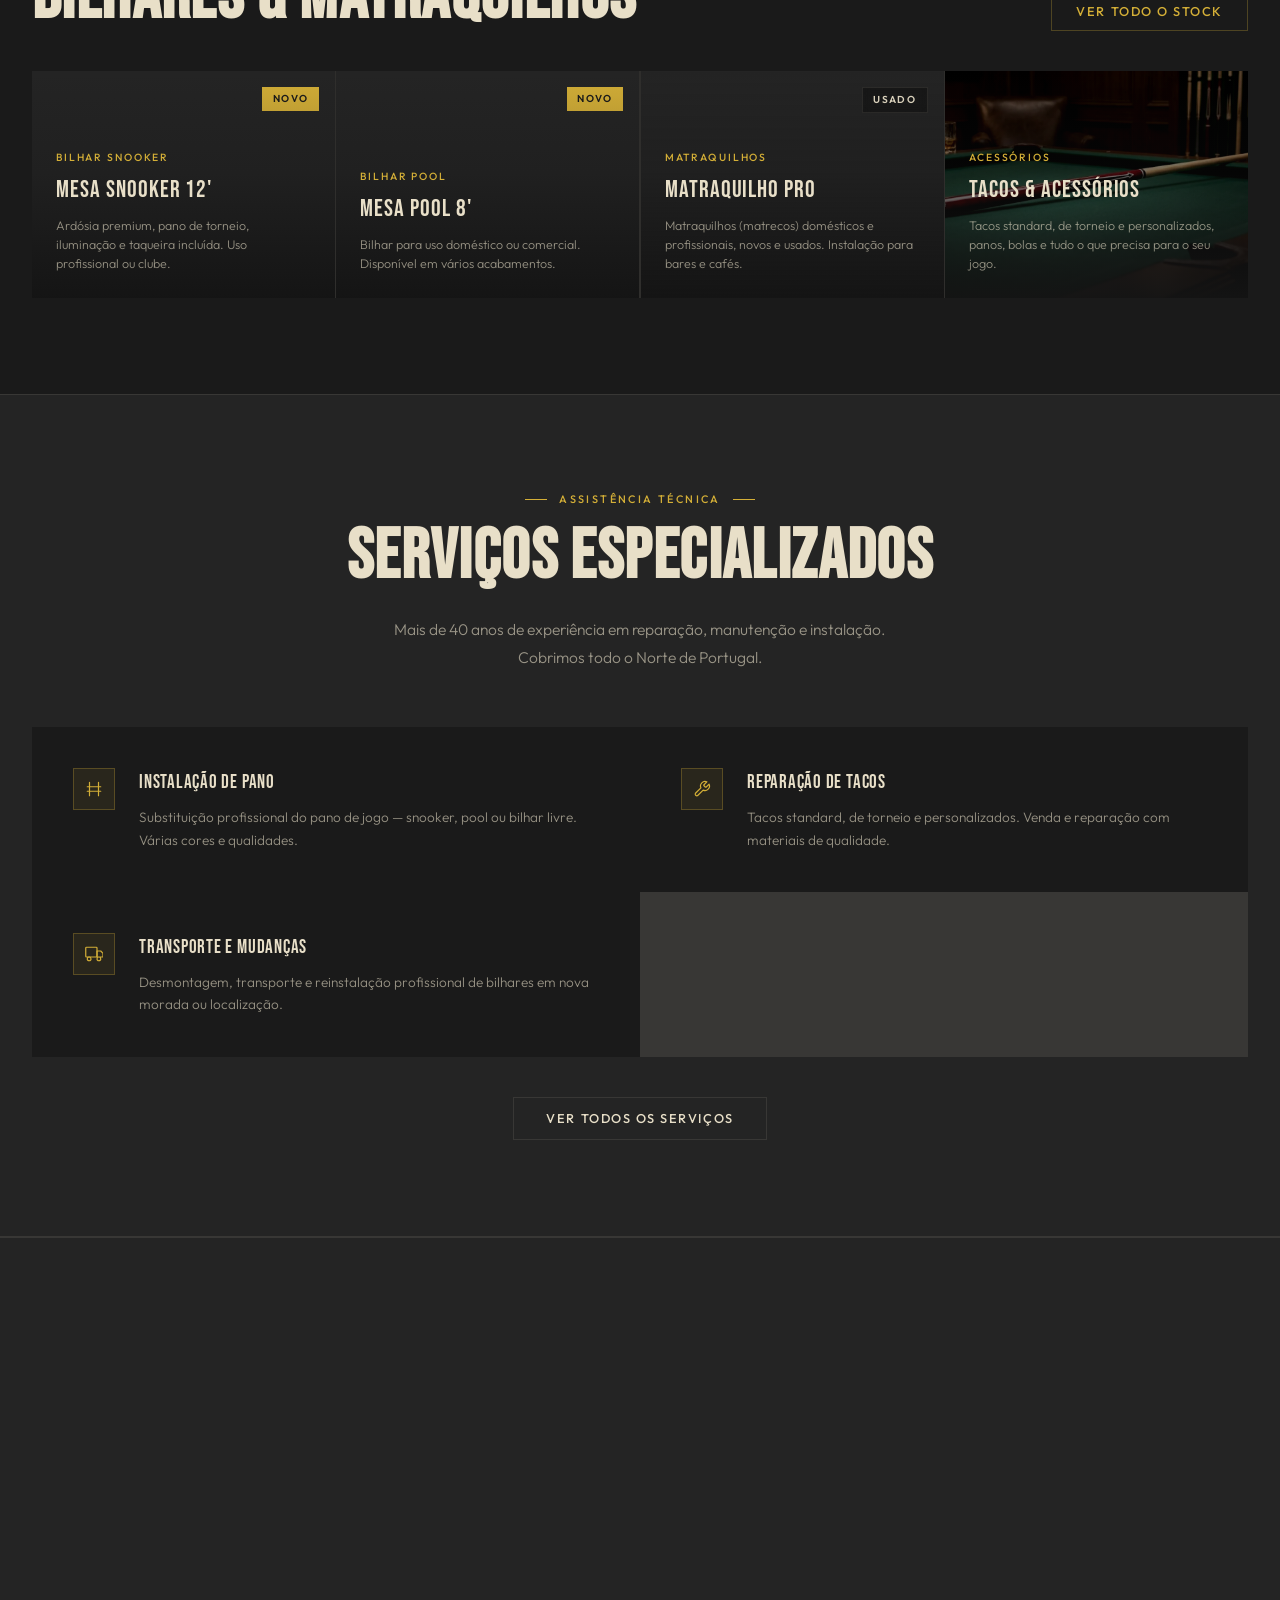
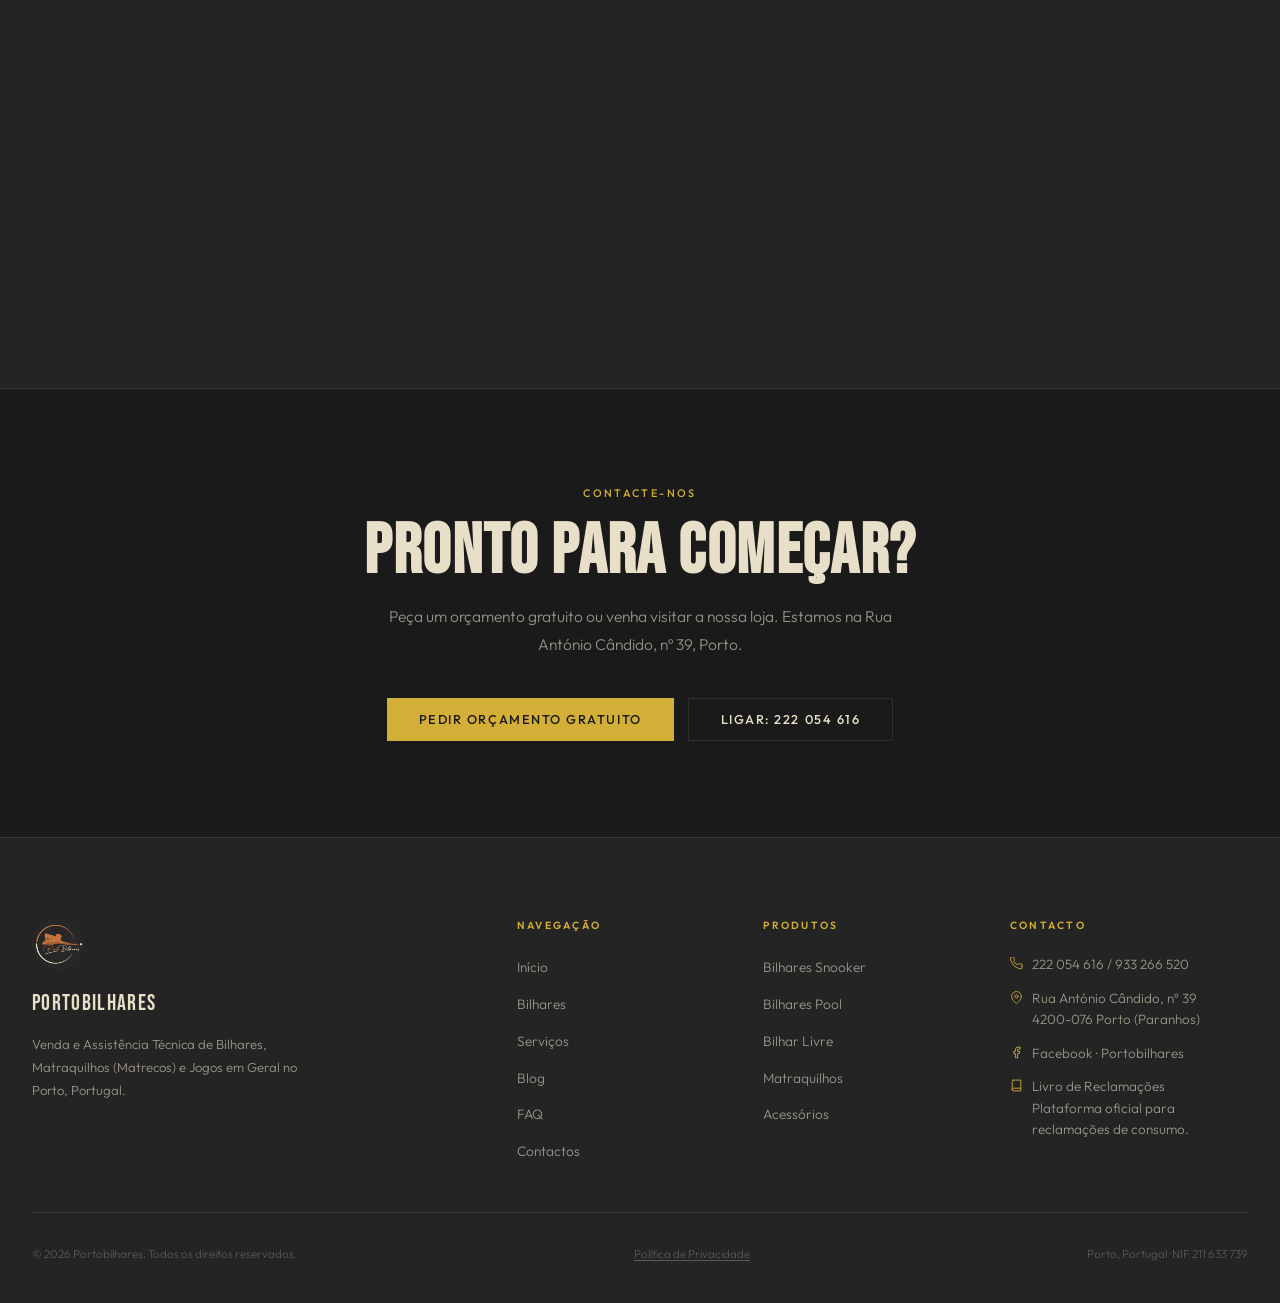
==== commit caf23f54: "Adicionar link do Livro de Reclamações ao rodapé de todas as páginas Coluna Contacto: icone de livro" ====
--- a/index.html
+++ b/index.html
@@ -525,6 +525,10 @@
           <svg viewBox="0 0 24 24" fill="none" stroke="currentColor" stroke-width="1.6" stroke-linecap="round" stroke-linejoin="round" aria-hidden="true"><path d="M18 2h-3a5 5 0 00-5 5v3H7v4h3v8h4v-8h3l1-4h-4V7a1 1 0 011-1h3z"/></svg>
           <a href="https://www.facebook.com/p/Portobilhares-100063835844620/" target="_blank" rel="noopener noreferrer">Facebook · Portobilhares</a>
         </div>
+        <div class="footer-contact-row">
+          <svg viewBox="0 0 24 24" fill="none" stroke="currentColor" stroke-width="1.6" stroke-linecap="round" stroke-linejoin="round" aria-hidden="true"><path d="M4 19.5A2.5 2.5 0 016.5 17H20"/><path d="M6.5 2H20v20H6.5A2.5 2.5 0 014 19.5v-15A2.5 2.5 0 016.5 2z"/></svg>
+          <span><a href="https://www.livroreclamacoes.pt/" target="_blank" rel="noopener noreferrer">Livro de Reclamações</a><br>Plataforma oficial para reclamações de consumo.</span>
+        </div>
       </div>
     </div>
     <div class="footer-bottom">
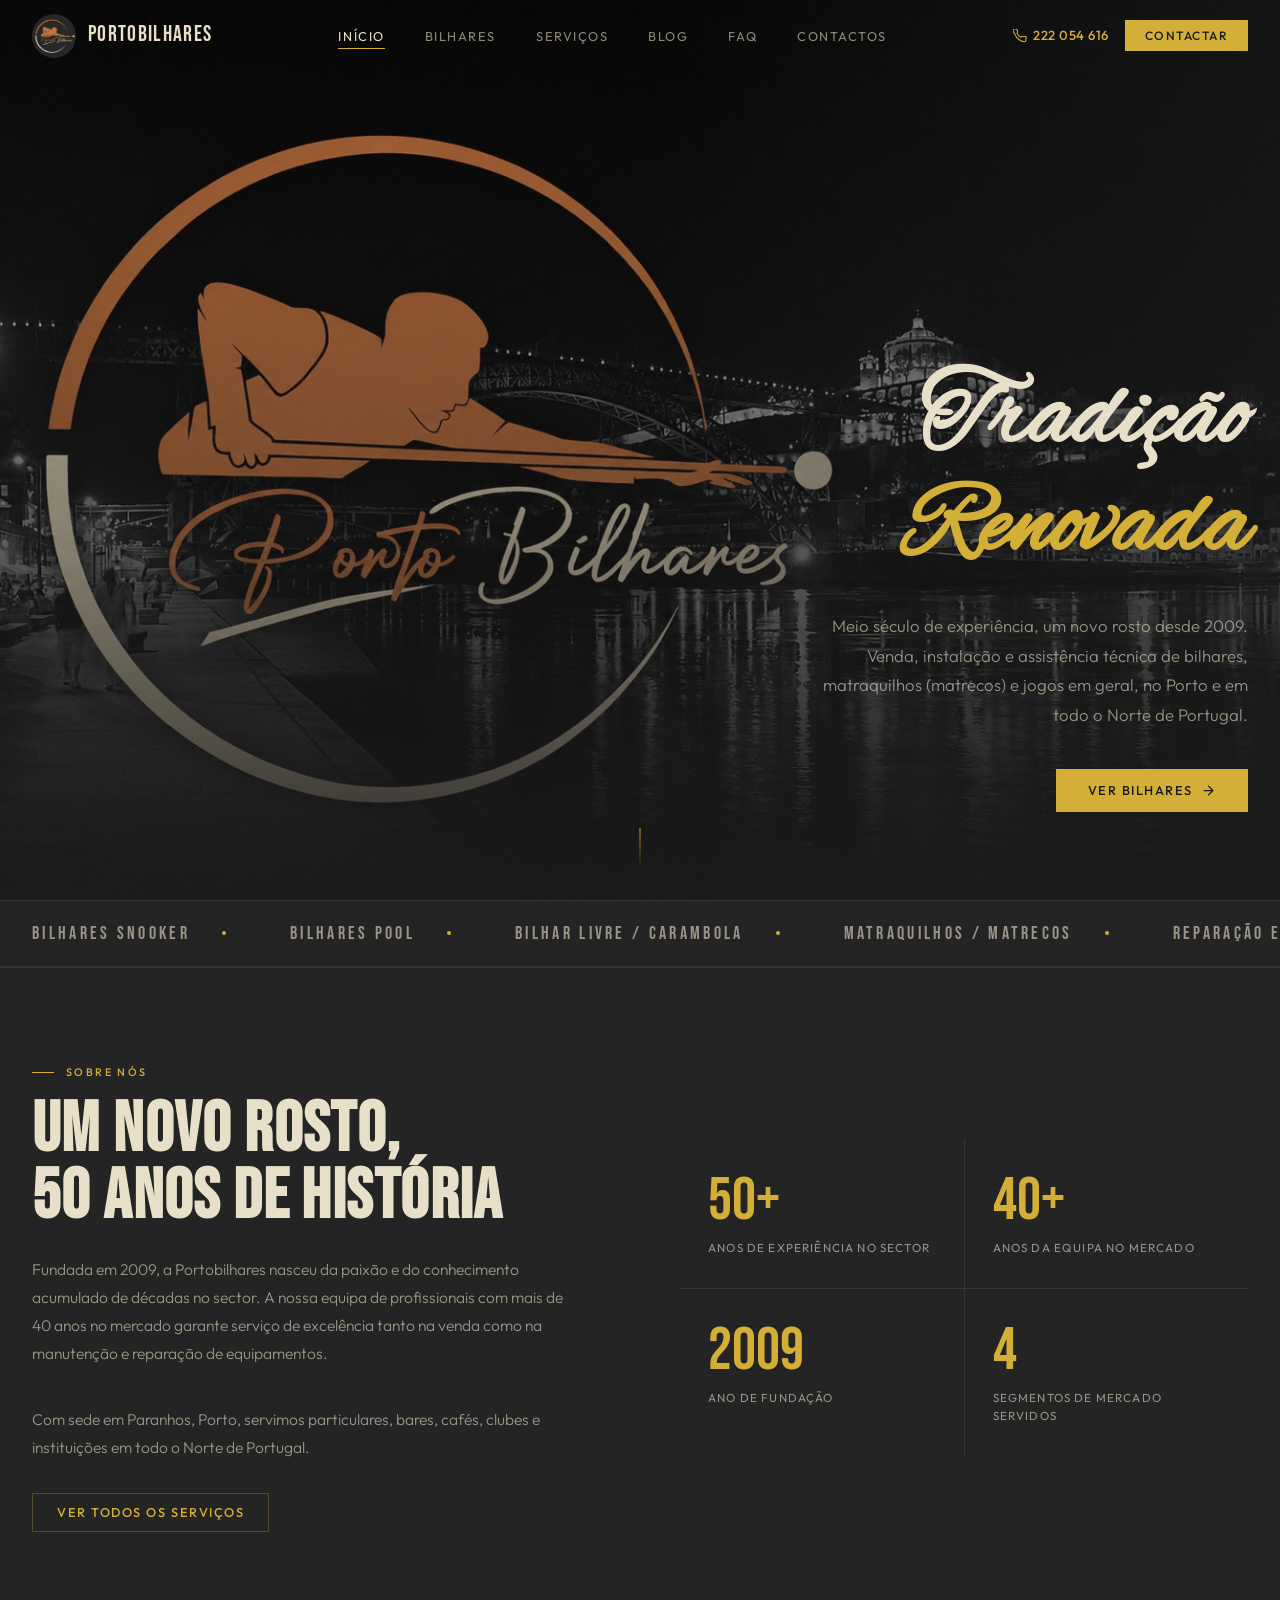
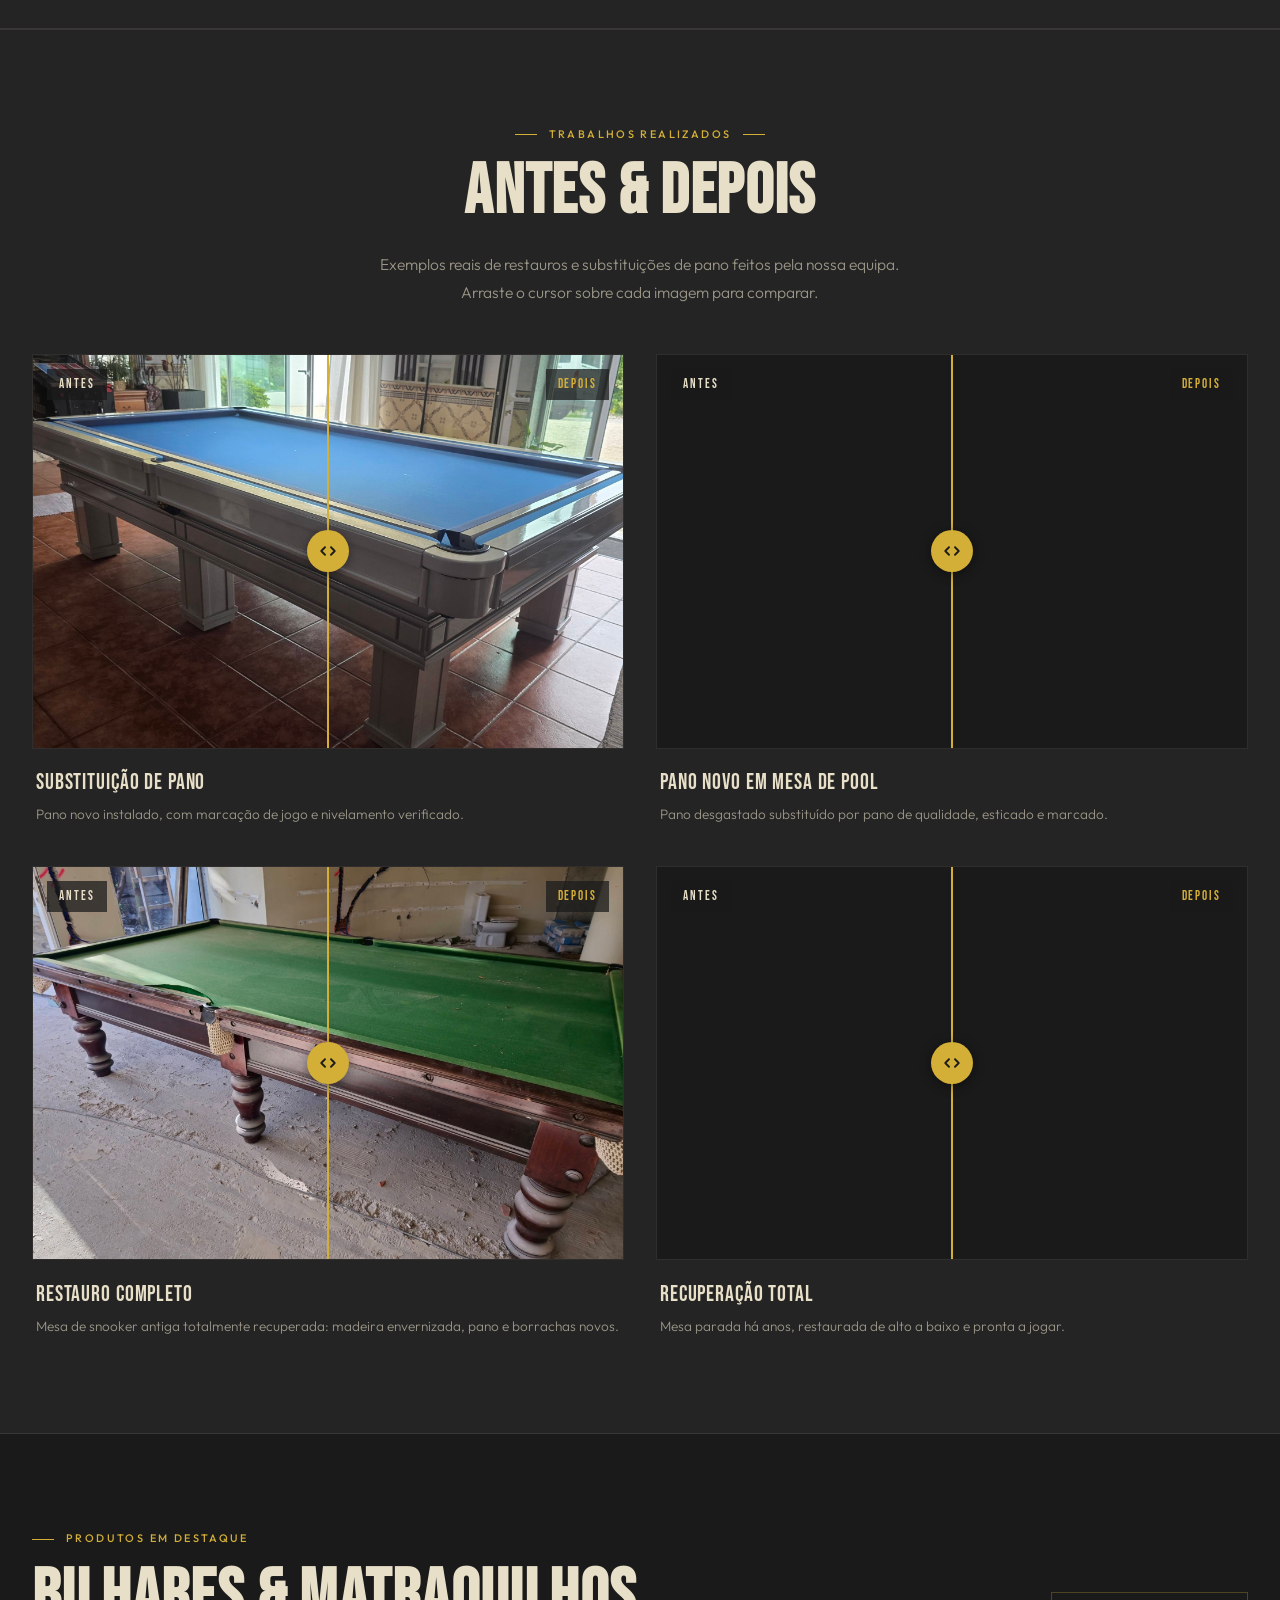
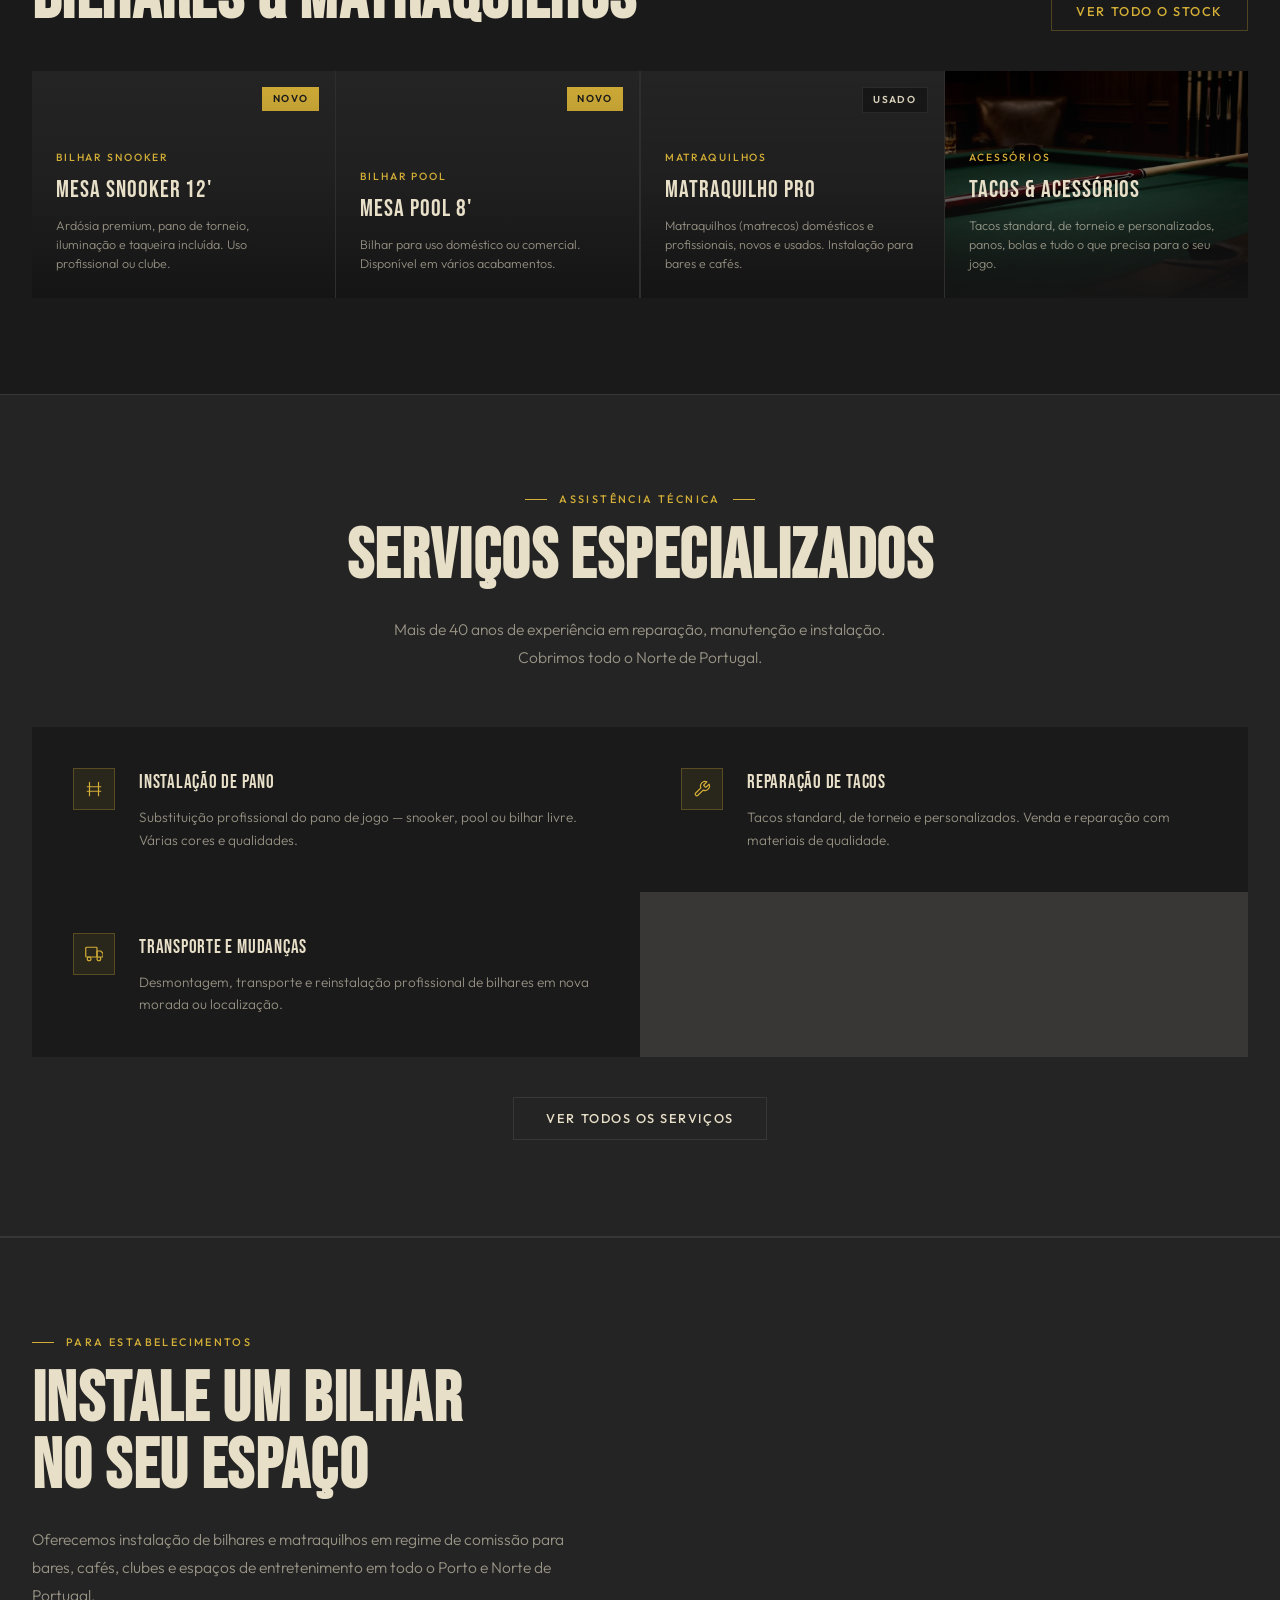
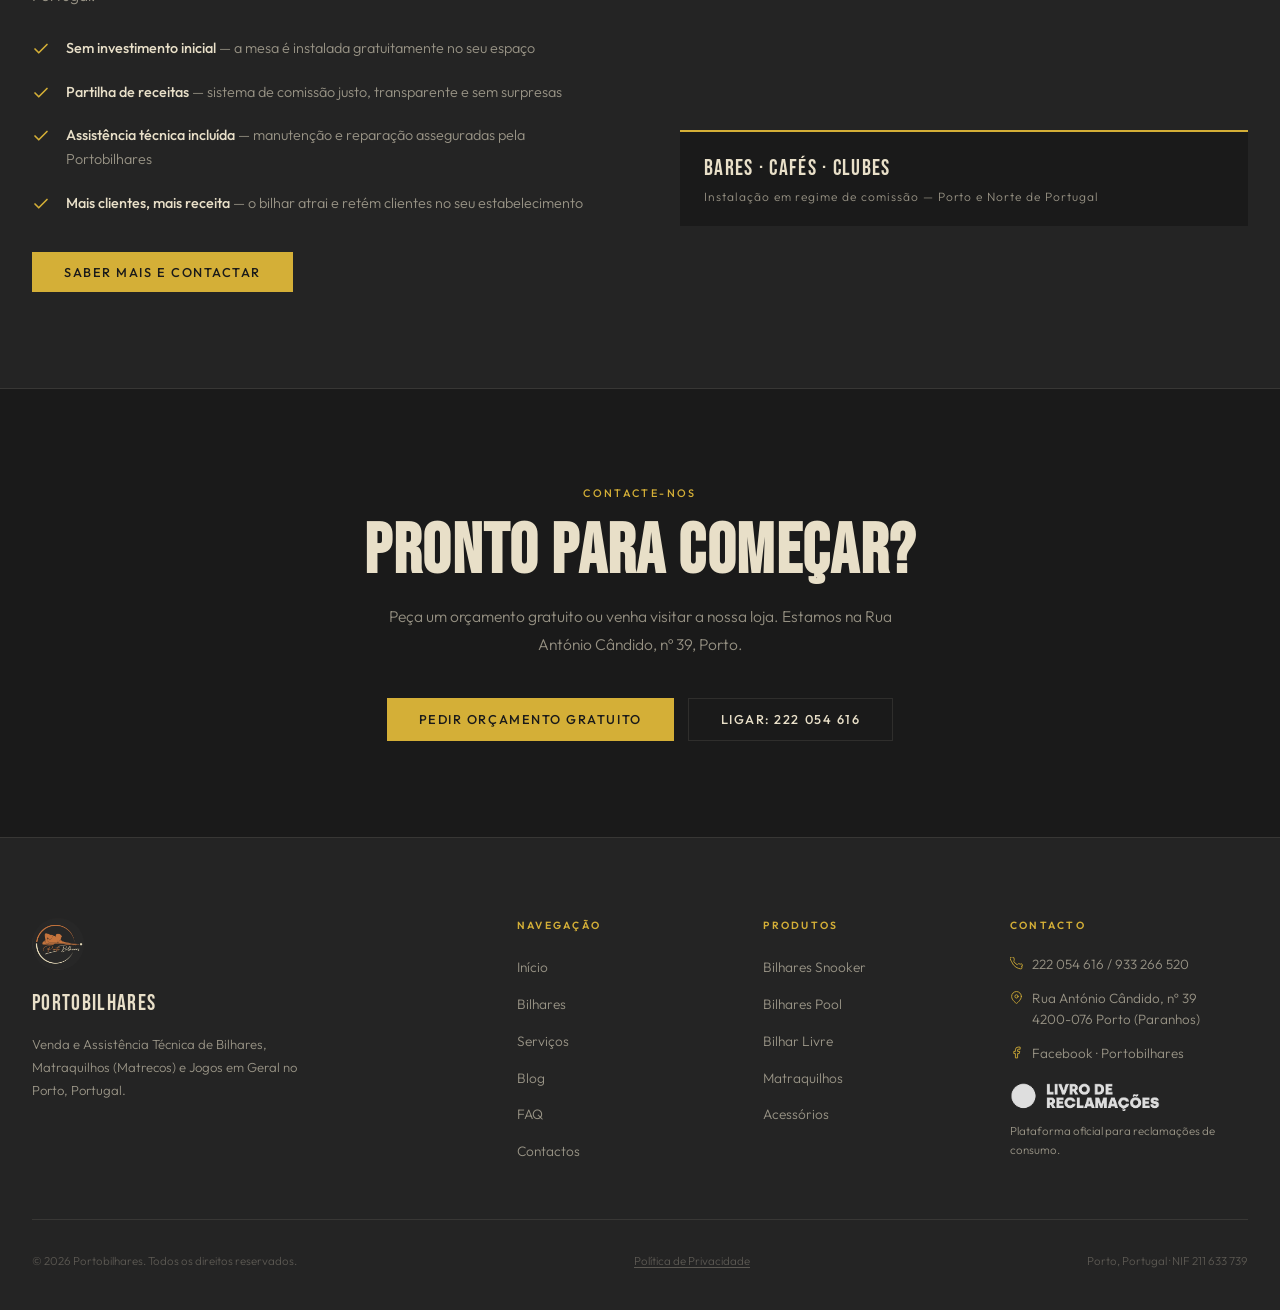
==== commit 0f61e610: "Usar o logotipo oficial do Livro de Reclamações no rodapé - Icone e texto substituidos pela imagem o" ====
--- a/index.html
+++ b/index.html
@@ -39,7 +39,7 @@
   <link rel="preconnect" href="https://fonts.googleapis.com">
   <link rel="preconnect" href="https://fonts.gstatic.com" crossorigin>
   <link href="https://fonts.googleapis.com/css2?family=Alex+Brush&family=Bebas+Neue&family=Outfit:wght@300;400;500;600&display=swap" rel="stylesheet">
-  <link rel="stylesheet" href="styles.css?v=3">
+  <link rel="stylesheet" href="styles.css?v=4">
 
   <!-- Structured Data -->
   <script type="application/ld+json">
@@ -525,9 +525,11 @@
           <svg viewBox="0 0 24 24" fill="none" stroke="currentColor" stroke-width="1.6" stroke-linecap="round" stroke-linejoin="round" aria-hidden="true"><path d="M18 2h-3a5 5 0 00-5 5v3H7v4h3v8h4v-8h3l1-4h-4V7a1 1 0 011-1h3z"/></svg>
           <a href="https://www.facebook.com/p/Portobilhares-100063835844620/" target="_blank" rel="noopener noreferrer">Facebook · Portobilhares</a>
         </div>
-        <div class="footer-contact-row">
-          <svg viewBox="0 0 24 24" fill="none" stroke="currentColor" stroke-width="1.6" stroke-linecap="round" stroke-linejoin="round" aria-hidden="true"><path d="M4 19.5A2.5 2.5 0 016.5 17H20"/><path d="M6.5 2H20v20H6.5A2.5 2.5 0 014 19.5v-15A2.5 2.5 0 016.5 2z"/></svg>
-          <span><a href="https://www.livroreclamacoes.pt/" target="_blank" rel="noopener noreferrer">Livro de Reclamações</a><br>Plataforma oficial para reclamações de consumo.</span>
+        <div class="footer-contact-row footer-lr">
+          <a href="https://www.livroreclamacoes.pt/" target="_blank" rel="noopener noreferrer">
+            <img src="Assets/livro-reclamacoes.webp" alt="Livro de Reclamações" width="204" height="46" loading="lazy" decoding="async">
+          </a>
+          <span>Plataforma oficial para reclamações de consumo.</span>
         </div>
       </div>
     </div>
--- a/styles.css
+++ b/styles.css
@@ -968,6 +968,10 @@
 .footer-contact-row svg { width: 13px; height: 13px; color: var(--amber); margin-top: 3px; flex-shrink: 0; }
 .footer-contact-row a { text-decoration: none; color: var(--cream-60); transition: color 0.2s; }
 .footer-contact-row a:hover { color: var(--amber); }
+.footer-lr { display: block; margin-top: 1.1rem; }
+.footer-lr img { width: 150px; height: auto; opacity: 0.85; transition: opacity 0.2s; }
+.footer-lr a:hover img { opacity: 1; }
+.footer-lr span { display: block; margin-top: 0.4rem; font-size: 0.72rem; }
 .footer-bottom {
   display: flex;
   align-items: center;
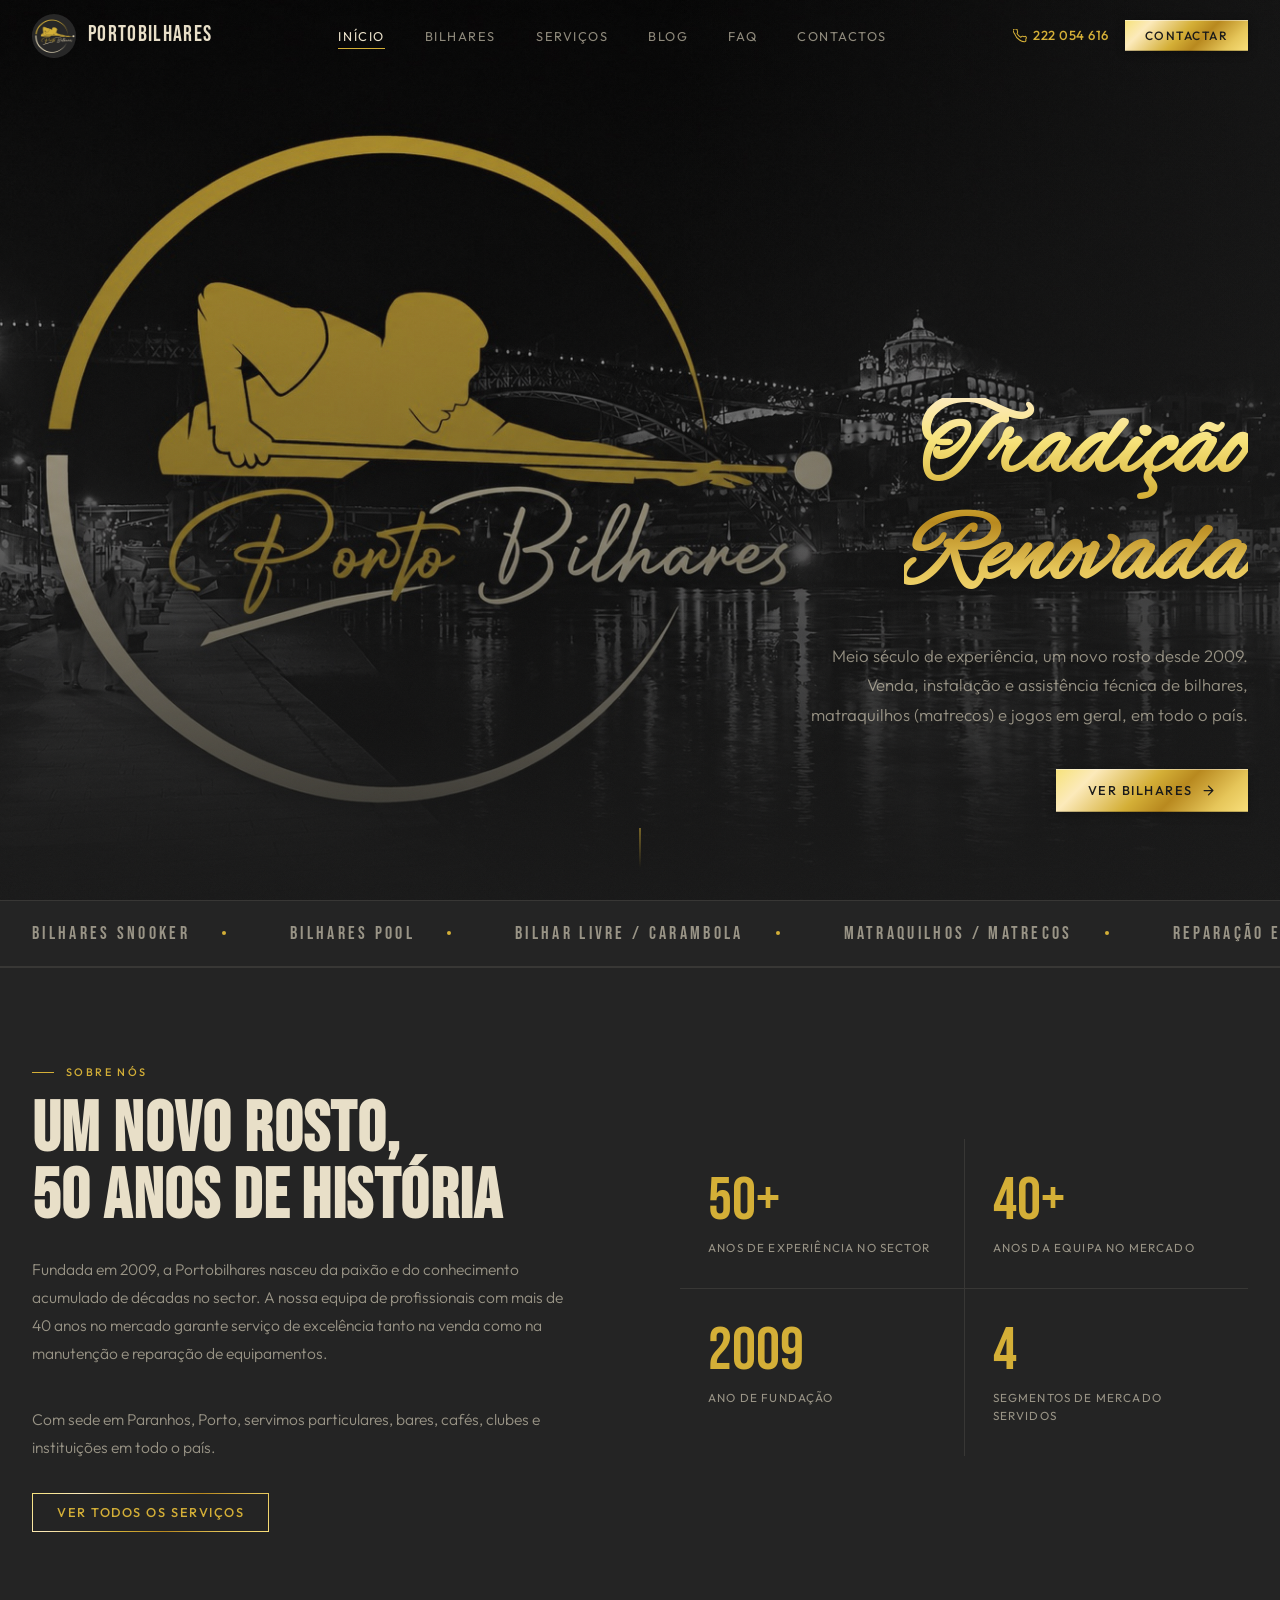
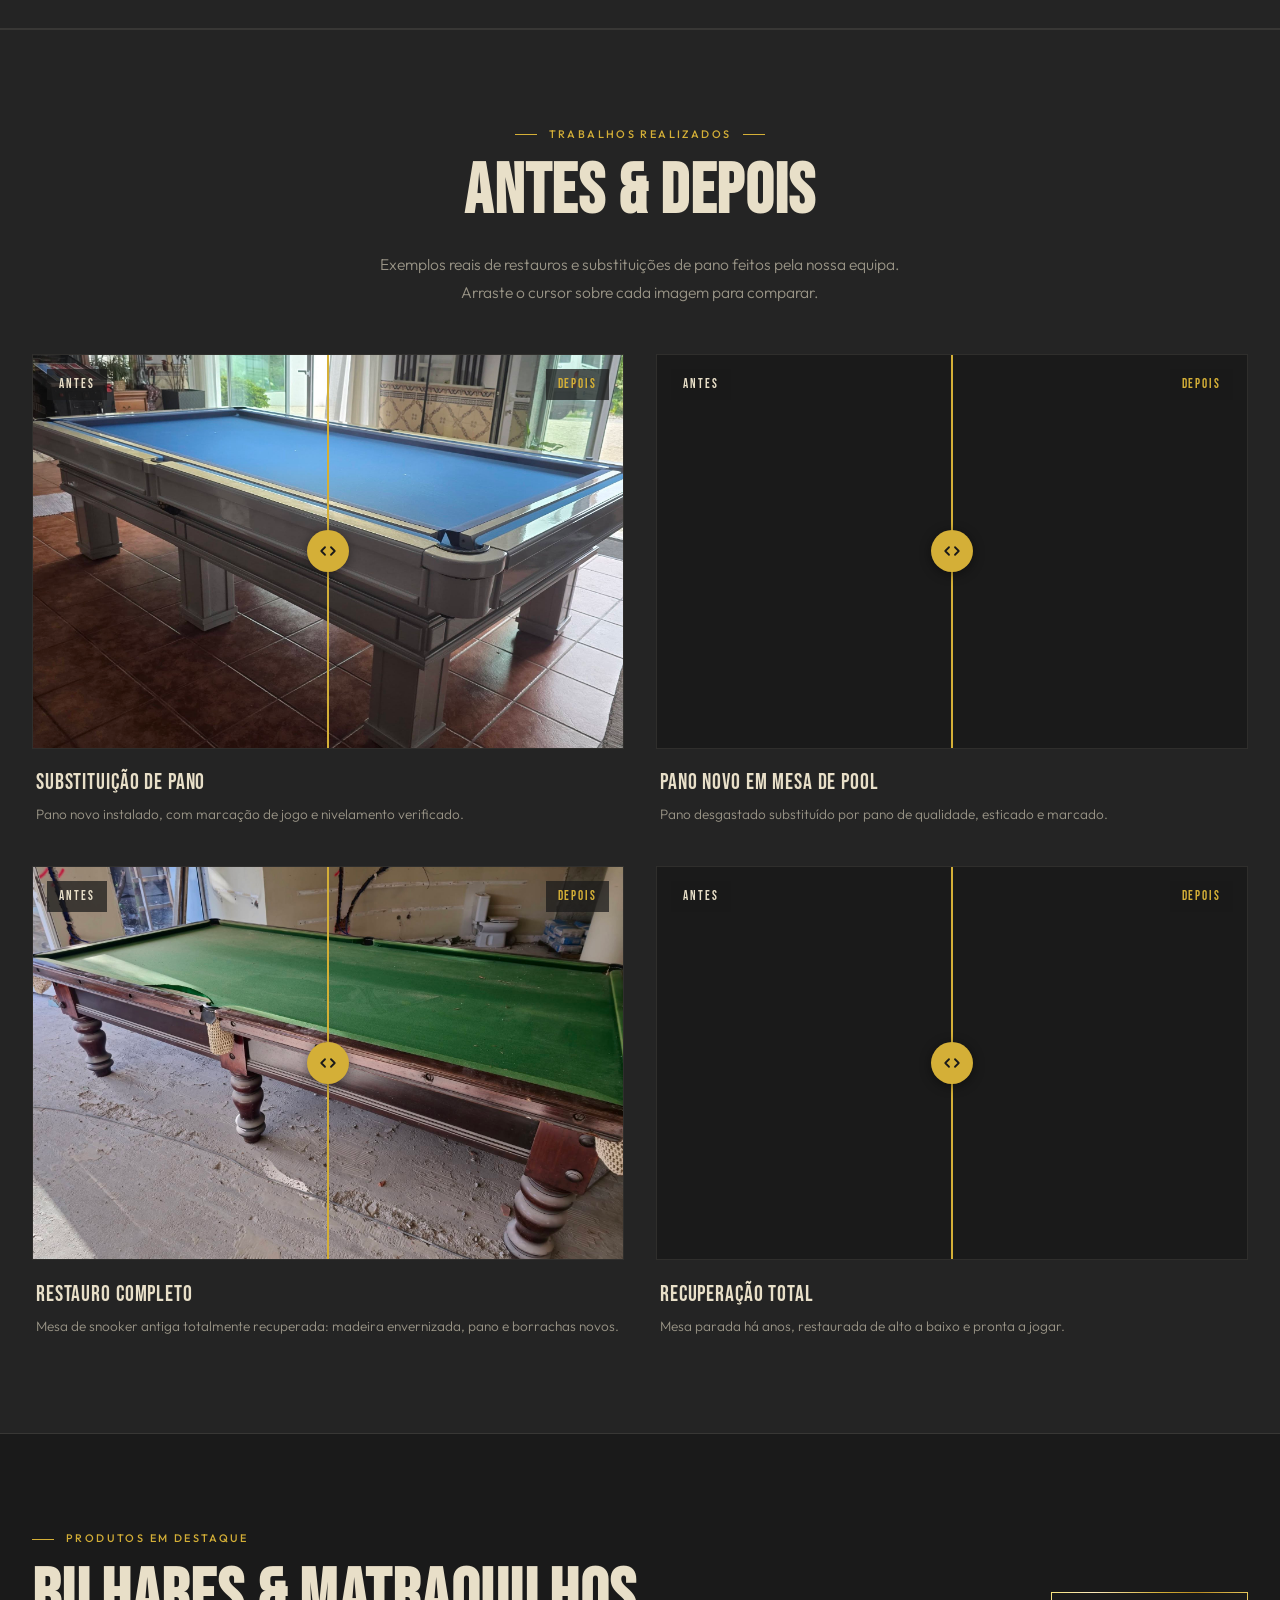
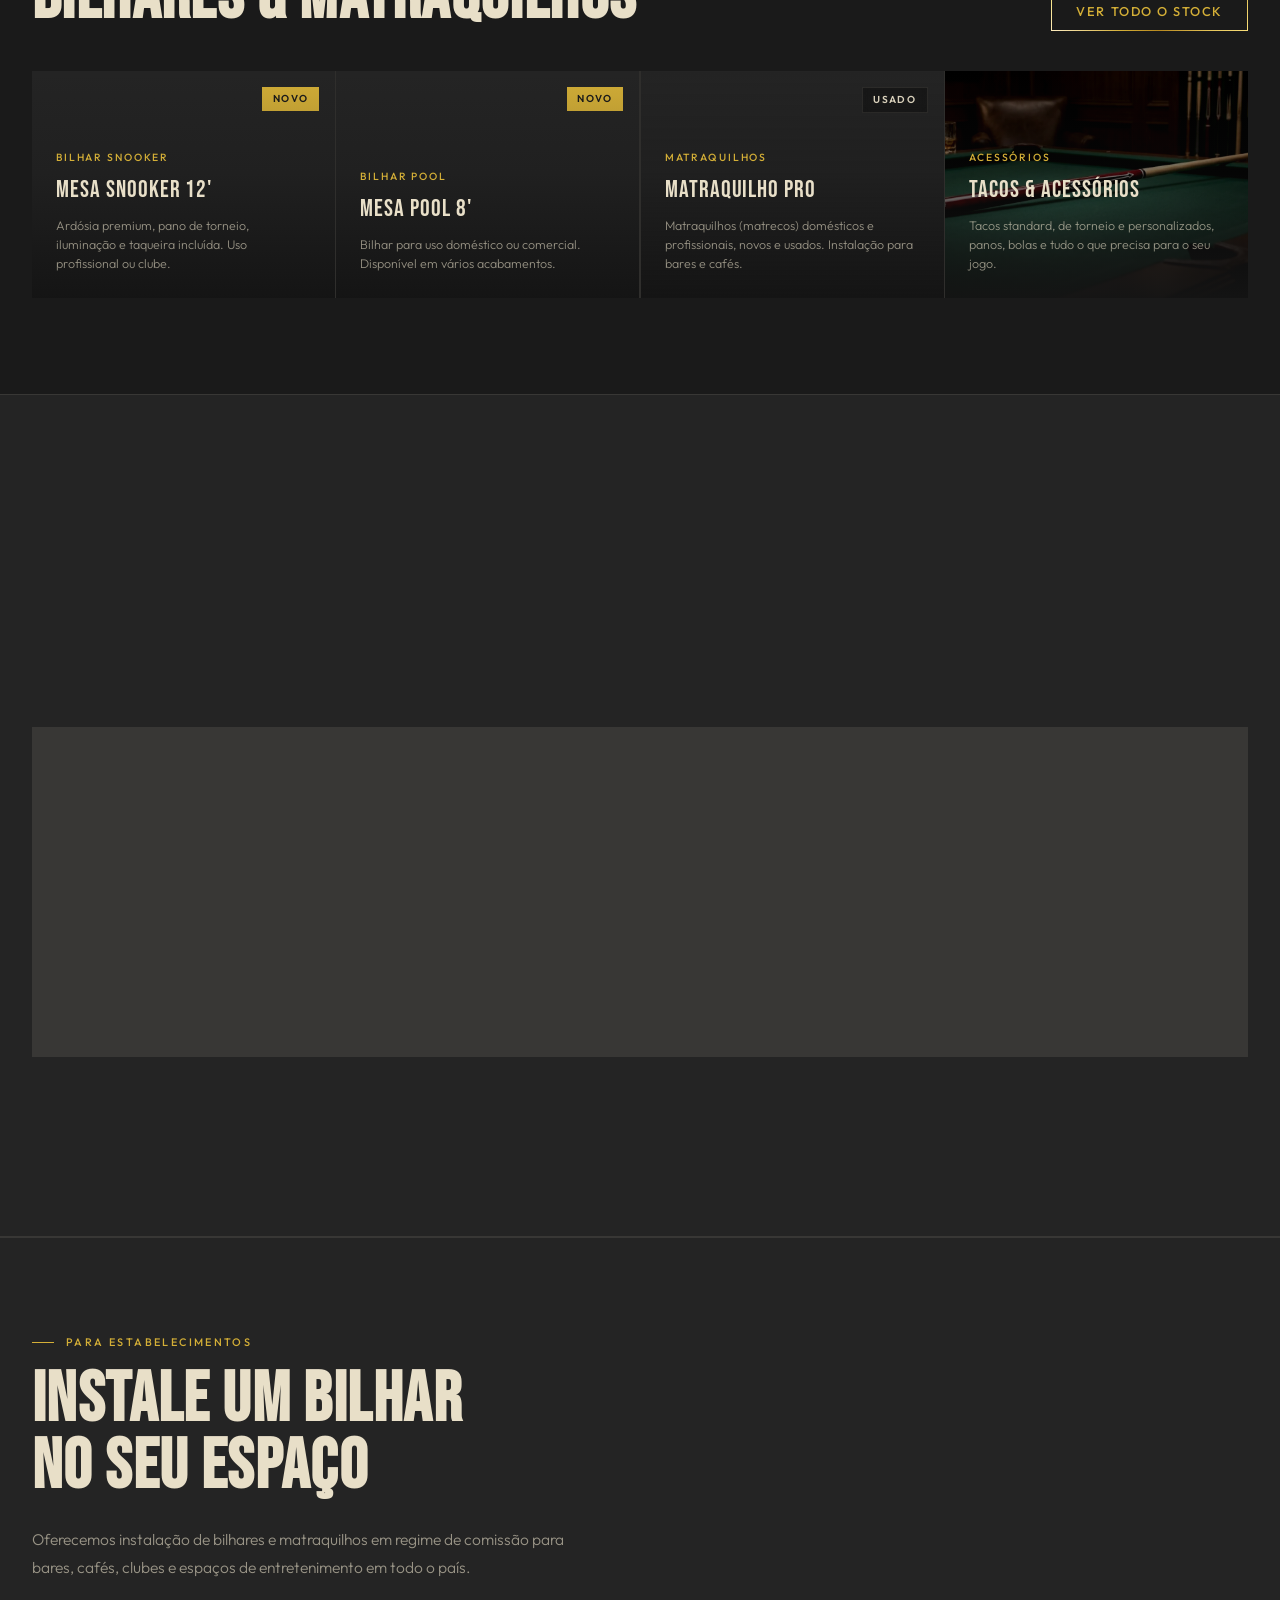
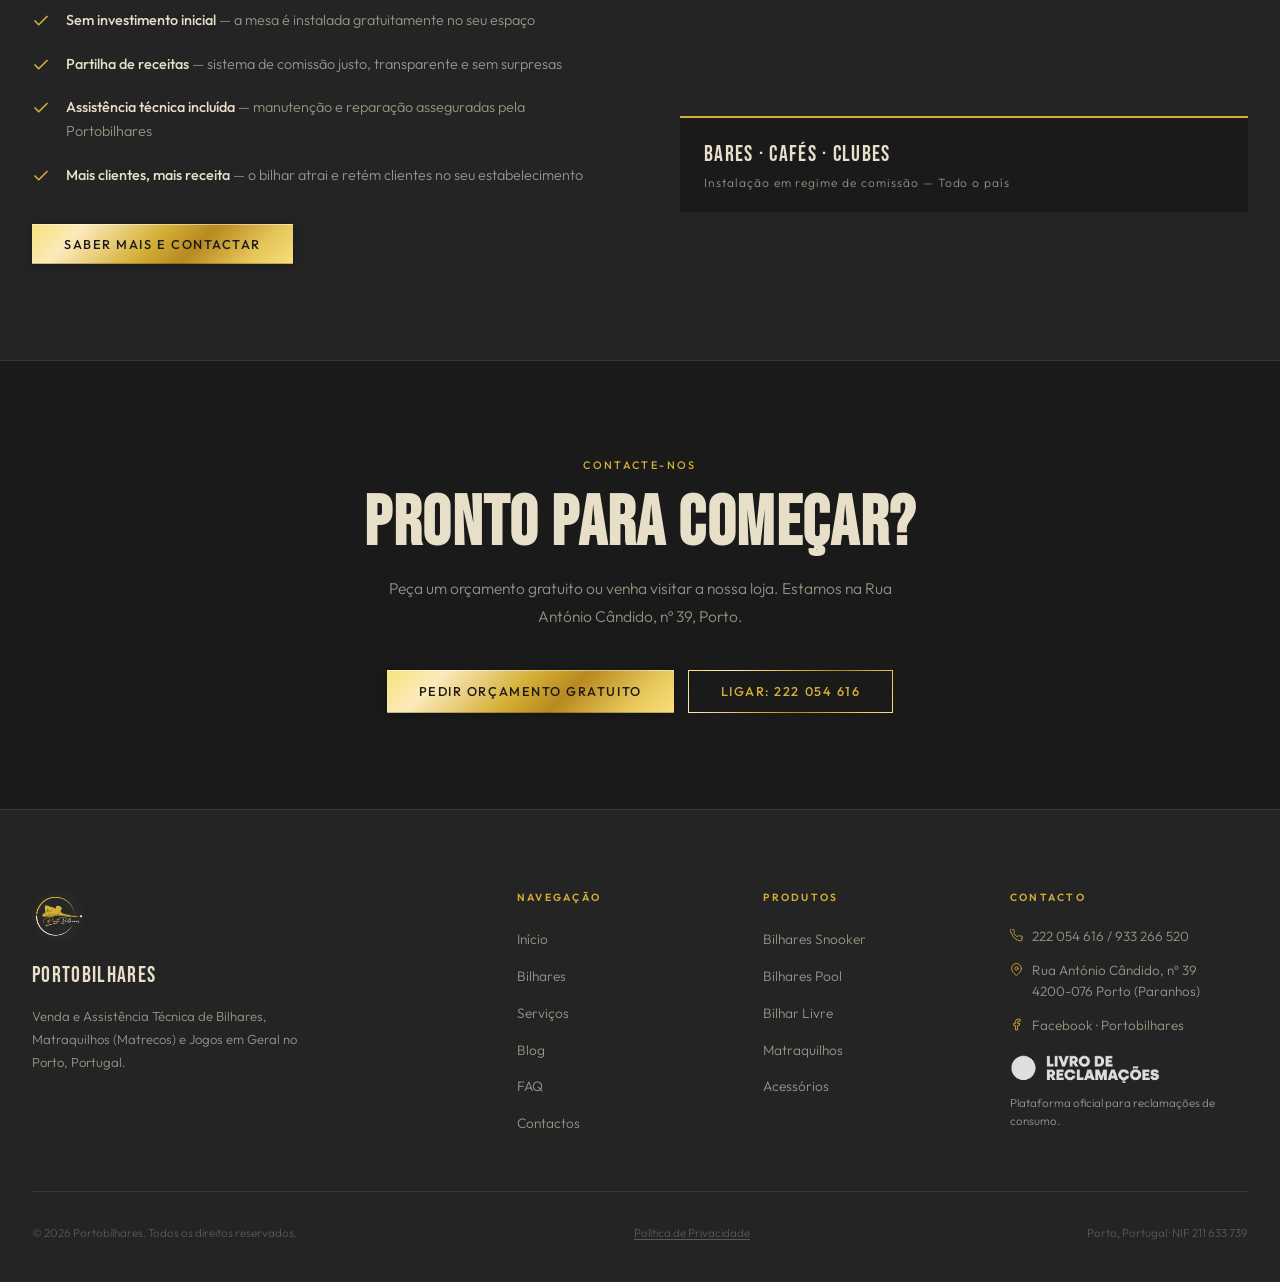
==== commit d7f95be3: "Catálogo de produtos, pré-visualização de imagens e área de serviço nacional - Novo catálogo em bilh" ====
--- a/index.html
+++ b/index.html
@@ -70,22 +70,22 @@
       "longitude": -8.608527
     },
     "sameAs": ["https://www.facebook.com/p/Portobilhares-100063835844620/"],
-    "areaServed": ["Porto", "Norte de Portugal"],
+    "areaServed": "Portugal",
     "description": "Venda, instalação e assistência técnica de bilhares no Porto. Mesas de snooker e pool, matraquilhos (matrecos) e jogos em geral. 50 anos de experiência no sector.",
     "knowsAbout": ["Bilhar snooker", "Bilhar pool", "Bilhar livre / carambola", "Matraquilhos", "Restauro de mesas de bilhar", "Substituição de pano de bilhar", "Reparação de tacos"],
     "hasOfferCatalog": {
       "@type": "OfferCatalog",
       "name": "Serviços Portobilhares",
       "itemListElement": [
-        { "@type": "Offer", "itemOffered": { "@type": "Service", "name": "Venda de bilhares novos e usados", "areaServed": "Porto e Norte de Portugal" } },
-        { "@type": "Offer", "itemOffered": { "@type": "Service", "name": "Venda de matraquilhos (matrecos) novos e usados", "areaServed": "Porto e Norte de Portugal" } },
-        { "@type": "Offer", "itemOffered": { "@type": "Service", "name": "Substituição de pano de bilhar", "areaServed": "Porto e Norte de Portugal" } },
-        { "@type": "Offer", "itemOffered": { "@type": "Service", "name": "Reparação de tacos de bilhar", "areaServed": "Porto e Norte de Portugal" } },
-        { "@type": "Offer", "itemOffered": { "@type": "Service", "name": "Restauro de mesas de bilhar antigas", "areaServed": "Porto e Norte de Portugal" } },
-        { "@type": "Offer", "itemOffered": { "@type": "Service", "name": "Reparação e manutenção de matraquilhos", "areaServed": "Porto e Norte de Portugal" } },
-        { "@type": "Offer", "itemOffered": { "@type": "Service", "name": "Transporte e mudanças de bilhares", "areaServed": "Porto e Norte de Portugal" } },
-        { "@type": "Offer", "itemOffered": { "@type": "Service", "name": "Nivelamento de mesas de bilhar", "areaServed": "Porto e Norte de Portugal" } },
-        { "@type": "Offer", "itemOffered": { "@type": "Service", "name": "Instalação de bilhares em regime de comissão para bares e cafés", "areaServed": "Porto e Norte de Portugal" } }
+        { "@type": "Offer", "itemOffered": { "@type": "Service", "name": "Venda de bilhares novos e usados", "areaServed": "Portugal" } },
+        { "@type": "Offer", "itemOffered": { "@type": "Service", "name": "Venda de matraquilhos (matrecos) novos e usados", "areaServed": "Portugal" } },
+        { "@type": "Offer", "itemOffered": { "@type": "Service", "name": "Substituição de pano de bilhar", "areaServed": "Portugal" } },
+        { "@type": "Offer", "itemOffered": { "@type": "Service", "name": "Reparação de tacos de bilhar", "areaServed": "Portugal" } },
+        { "@type": "Offer", "itemOffered": { "@type": "Service", "name": "Restauro de mesas de bilhar antigas", "areaServed": "Portugal" } },
+        { "@type": "Offer", "itemOffered": { "@type": "Service", "name": "Reparação e manutenção de matraquilhos", "areaServed": "Portugal" } },
+        { "@type": "Offer", "itemOffered": { "@type": "Service", "name": "Transporte e mudanças de bilhares", "areaServed": "Portugal" } },
+        { "@type": "Offer", "itemOffered": { "@type": "Service", "name": "Nivelamento de mesas de bilhar", "areaServed": "Portugal" } },
+        { "@type": "Offer", "itemOffered": { "@type": "Service", "name": "Instalação de bilhares em regime de comissão para bares e cafés", "areaServed": "Portugal" } }
       ]
     }
   }
@@ -148,7 +148,7 @@
 
   <div class="hero-content">
     <h1 class="hero-title">Tradição<br><span class="accent">Renovada</span></h1>
-    <p class="hero-sub">Meio século de experiência, um novo rosto desde 2009. Venda, instalação e assistência técnica de bilhares, matraquilhos (matrecos) e jogos em geral, no Porto e em todo o Norte de Portugal.</p>
+    <p class="hero-sub">Meio século de experiência, um novo rosto desde 2009. Venda, instalação e assistência técnica de bilhares, matraquilhos (matrecos) e jogos em geral, em todo o país.</p>
     <div class="hero-ctas">
       <a href="bilhares.html" class="btn btn-primary">
         Ver Bilhares
@@ -200,7 +200,7 @@
       <h2 class="section-title reveal">Um novo rosto,<br>50 anos de história</h2>
       <p class="section-body reveal">Fundada em 2009, a Portobilhares nasceu da paixão e do conhecimento acumulado de décadas no sector. A nossa equipa de profissionais com mais de 40 anos no mercado garante serviço de excelência tanto na venda como na manutenção e reparação de equipamentos.</p>
       <br>
-      <p class="section-body reveal" style="margin-top: 0.75rem;">Com sede em Paranhos, Porto, servimos particulares, bares, cafés, clubes e instituições em todo o Norte de Portugal.</p>
+      <p class="section-body reveal" style="margin-top: 0.75rem;">Com sede em Paranhos, Porto, servimos particulares, bares, cafés, clubes e instituições em todo o país.</p>
       <a href="servicos.html" class="btn btn-ghost reveal" style="margin-top: 2rem;">Ver Todos os Serviços</a>
     </div>
     <!-- stats grid -->
@@ -323,7 +323,7 @@
 
     <div class="products-grid">
       <!-- Snooker -->
-      <article class="product-card reveal" data-cat="snooker">
+      <article class="product-card reveal" data-cat="snooker" data-href="bilhares.html?cat=snooker">
         <img class="product-card-bg" src="Assets/Produtos/mesa.jpg" alt="Mesa de bilhar snooker em madeira nobre, pano verde e bolas profissionais" width="1500" height="818" loading="lazy" decoding="async">
         <div class="product-badge badge-novo">Novo</div>
         <div class="product-overlay">
@@ -334,7 +334,7 @@
       </article>
 
       <!-- Pool -->
-      <article class="product-card reveal" data-cat="pool">
+      <article class="product-card reveal" data-cat="pool" data-href="bilhares.html?cat=pool">
         <img class="product-card-bg" src="Assets/Produtos/Pool.jpg" alt="Mesa de bilhar pool com pano azul, tacos e bolas numeradas" width="1024" height="768" loading="lazy" decoding="async">
         <div class="product-badge badge-novo">Novo</div>
         <div class="product-overlay">
@@ -345,7 +345,7 @@
       </article>
 
       <!-- Matraquilhos -->
-      <article class="product-card reveal" data-cat="matraquilhos">
+      <article class="product-card reveal" data-cat="matraquilhos" data-href="bilhares.html?cat=matraquilhos">
         <img class="product-card-bg" src="Assets/Produtos/matraquillho.jpg" alt="Matraquilho clássico em madeira com bonecos vermelhos e brancos" width="900" height="900" loading="lazy" decoding="async">
         <div class="product-badge badge-usado">Usado</div>
         <div class="product-overlay">
@@ -356,7 +356,7 @@
       </article>
 
       <!-- Acessórios -->
-      <article class="product-card reveal" data-cat="acessorios">
+      <article class="product-card reveal" data-cat="acessorios" data-href="bilhares.html?cat=acessorios">
         <img class="product-card-bg" src="Assets/Produtos/tacos.webp" alt="Tacos de bilhar de competição sobre pano verde" width="1200" height="630" loading="lazy" decoding="async">
         <div class="product-overlay">
           <div class="product-type">Acessórios</div>
@@ -376,7 +376,7 @@
     <div class="reveal" style="text-align:center; margin-bottom:3.5rem;">
       <p class="section-eyebrow centered">Assistência Técnica</p>
       <h2 class="section-title" style="text-align:center;">Serviços Especializados</h2>
-      <p class="section-body" style="margin:0 auto; text-align:center;">Mais de 40 anos de experiência em reparação, manutenção e instalação. Cobrimos todo o Norte de Portugal.</p>
+      <p class="section-body" style="margin:0 auto; text-align:center;">Mais de 40 anos de experiência em reparação, manutenção e instalação. Cobrimos todo o país.</p>
     </div>
 
     <div class="services-grid">
@@ -423,7 +423,7 @@
     <div>
       <p class="section-eyebrow reveal">Para Estabelecimentos</p>
       <h2 class="section-title reveal">Instale um Bilhar<br>no Seu Espaço</h2>
-      <p class="section-body reveal">Oferecemos instalação de bilhares e matraquilhos em regime de comissão para bares, cafés, clubes e espaços de entretenimento em todo o Porto e Norte de Portugal.</p>
+      <p class="section-body reveal">Oferecemos instalação de bilhares e matraquilhos em regime de comissão para bares, cafés, clubes e espaços de entretenimento em todo o país.</p>
 
       <div class="b2b-features reveal">
         <div class="b2b-feature">
@@ -454,7 +454,7 @@
       </video>
       <div class="b2b-caption" aria-hidden="true">
         <div class="b2b-caption-title">Bares · Cafés · Clubes</div>
-        <div class="b2b-caption-sub">Instalação em regime de comissão — Porto e Norte de Portugal</div>
+        <div class="b2b-caption-sub">Instalação em regime de comissão — Todo o país</div>
       </div>
     </div>
   </div>
--- a/styles.css
+++ b/styles.css
@@ -18,6 +18,9 @@
   --border:       rgba(232, 223, 200, 0.10);
   --border-amber: rgba(212, 175, 55, 0.28);
   --amber-bg:     rgba(212, 175, 55, 0.08);
+  /* metallic gold gradients */
+  --gold-plate:   linear-gradient(135deg, #f6e27a 0%, #fceabb 18%, #d4af37 46%, #b8891f 62%, #e6c65a 84%, #f9df7b 100%);
+  --gold-foil:    linear-gradient(180deg, #fceabb 0%, #f6e27a 20%, #d4af37 46%, #b8891f 58%, #e6c65a 80%, #f9df7b 100%);
 }
 
 /* ─── RESET ───────────────────────────────────────── */
@@ -202,23 +205,27 @@
   text-decoration: none;
   border: none;
   cursor: pointer;
-  transition: background 0.25s ease, color 0.25s ease, border-color 0.25s ease, transform 0.2s ease;
+  transition: background 0.25s ease, color 0.25s ease, border-color 0.25s ease, transform 0.2s ease, filter 0.25s ease;
   line-height: 1;
 }
 .btn:active { transform: scale(0.98) translateY(1px) !important; }
 .btn svg { width: 15px; height: 15px; flex-shrink: 0; }
 
-.btn-primary { background: var(--amber); color: var(--black); }
-.btn-primary:hover { background: var(--amber-lt); transform: translateY(-2px); }
+.btn-primary {
+  background: var(--gold-plate);
+  color: var(--black);
+  box-shadow: inset 0 1px 0 rgba(255,255,255,0.45), inset 0 -1px 0 rgba(0,0,0,0.22), 0 2px 10px rgba(0,0,0,0.28);
+}
+.btn-primary:hover { filter: brightness(1.08); transform: translateY(-2px); }
 
 .btn-outline {
   background: transparent;
-  color: var(--cream);
-  border: 1px solid var(--border);
+  color: var(--amber);
+  border: 1px solid var(--border-amber);
+  border-image: var(--gold-plate) 1;
 }
 .btn-outline:hover {
-  border-color: var(--amber);
-  color: var(--amber);
+  filter: brightness(1.12);
   transform: translateY(-2px);
 }
 
@@ -226,11 +233,11 @@
   background: transparent;
   color: var(--amber);
   border: 1px solid var(--border-amber);
+  border-image: var(--gold-plate) 1;
   padding: 0.75rem 1.5rem;
 }
 .btn-ghost:hover {
-  background: var(--amber-bg);
-  border-color: var(--amber);
+  filter: brightness(1.12);
   transform: translateY(-2px);
 }
 
@@ -307,10 +314,14 @@
   font-size: clamp(3.25rem, 8vw, 7.5rem);
   line-height: 1.05;
   letter-spacing: 0.01em;
-  color: var(--cream);
+  color: var(--amber); /* fallback for browsers without background-clip:text */
+  background-image: var(--gold-foil);
+  -webkit-background-clip: text;
+  background-clip: text;
+  -webkit-text-fill-color: transparent;
   margin-bottom: 1.75rem;
 }
-.hero-title .accent { color: var(--amber); }
+.hero-title .accent { color: inherit; -webkit-text-fill-color: transparent; }
 .hero-sub {
   font-size: clamp(0.875rem, 1.4vw, 1.05rem);
   font-weight: 300;
@@ -623,6 +634,103 @@
   line-height: 1.55;
 }
 
+/* ─── PRODUCT LIGHTBOX ────────────────────────────── */
+.lightbox {
+  position: fixed;
+  inset: 0;
+  z-index: 300;
+  display: flex;
+  align-items: center;
+  justify-content: center;
+  padding: 4rem 1.5rem;
+  background: rgba(12, 12, 12, 0.94);
+  backdrop-filter: blur(10px);
+  -webkit-backdrop-filter: blur(10px);
+  opacity: 0;
+  visibility: hidden;
+  transition: opacity 0.35s ease, visibility 0.35s ease;
+}
+.lightbox.open { opacity: 1; visibility: visible; }
+
+.lightbox-figure {
+  position: relative;
+  max-width: 1100px;
+  width: 100%;
+  transform: scale(0.97);
+  transition: transform 0.4s cubic-bezier(0.16,1,0.3,1);
+}
+.lightbox.open .lightbox-figure { transform: scale(1); }
+
+.lightbox-img {
+  width: 100%;
+  max-height: calc(100vh - 14rem);
+  object-fit: contain;
+  margin: 0 auto;
+  border: 1px solid var(--border);
+}
+.lightbox-caption {
+  padding-top: 1.1rem;
+  text-align: center;
+}
+.lightbox-caption .product-type { margin-bottom: 0.25rem; }
+.lightbox-caption .product-name { margin-bottom: 0.35rem; }
+.lightbox-caption .product-desc { max-width: 60ch; margin: 0 auto; }
+
+.lightbox-btn {
+  position: absolute;
+  background: rgba(20, 20, 20, 0.7);
+  border: 1px solid var(--border);
+  color: var(--cream);
+  cursor: pointer;
+  display: flex;
+  align-items: center;
+  justify-content: center;
+  transition: background 0.25s ease, border-color 0.25s ease, color 0.25s ease;
+}
+.lightbox-btn:hover {
+  background: var(--amber);
+  border-color: var(--amber);
+  color: var(--black);
+}
+.lightbox-btn svg { width: 20px; height: 20px; }
+
+.lightbox-close {
+  top: -3.25rem; right: 0;
+  width: 2.6rem; height: 2.6rem;
+}
+.lightbox-prev, .lightbox-next {
+  top: 50%;
+  width: 3rem; height: 3rem;
+  margin-top: -3.5rem;
+  transform: translateY(-50%);
+}
+.lightbox-prev { left: -4.25rem; }
+.lightbox-next { right: -4.25rem; }
+.lightbox-counter {
+  position: absolute;
+  top: -3rem; left: 0;
+  font-size: 0.7rem;
+  letter-spacing: 0.16em;
+  color: var(--cream-60);
+}
+
+@media (max-width: 1280px) {
+  .lightbox-prev { left: 0.5rem; }
+  .lightbox-next { right: 0.5rem; }
+  .lightbox-prev, .lightbox-next { margin-top: -3.5rem; }
+}
+@media (max-width: 640px) {
+  .lightbox { padding: 4.5rem 0.75rem; }
+  .lightbox-img { max-height: calc(100vh - 16rem); }
+  .lightbox-close { top: -3rem; right: 0.25rem; }
+  .lightbox-counter { top: -2.75rem; left: 0.25rem; }
+  .lightbox-prev, .lightbox-next { width: 2.5rem; height: 2.5rem; }
+}
+
+@media (prefers-reduced-motion: reduce) {
+  .lightbox, .lightbox-figure { transition: none; }
+}
+
 /* filter bar */
 .filter-bar {
   display: flex;
@@ -638,13 +746,20 @@
   letter-spacing: 0.1em;
   text-transform: uppercase;
   background: transparent;
-  color: var(--cream-60);
-  border: 1px solid var(--border);
+  color: var(--amber);
+  border: 1px solid var(--border-amber);
+  border-image: var(--gold-plate) 1;
   cursor: pointer;
-  transition: background 0.2s ease, color 0.2s ease, border-color 0.2s ease;
-}
-.filter-btn:hover { color: var(--cream); border-color: rgba(232,223,200,0.25); }
-.filter-btn.active { background: var(--amber); color: var(--black); border-color: var(--amber); }
+  transition: color 0.2s ease, filter 0.2s ease, transform 0.2s ease;
+}
+.filter-btn:hover { filter: brightness(1.15); }
+.filter-btn.active {
+  background: var(--gold-plate);
+  color: var(--black);
+  border-image: none;
+  border-color: var(--amber-dk);
+  box-shadow: inset 0 1px 0 rgba(255,255,255,0.4);
+}
 
 /* ─── SERVICES GRID ───────────────────────────────── */
 .services-grid {
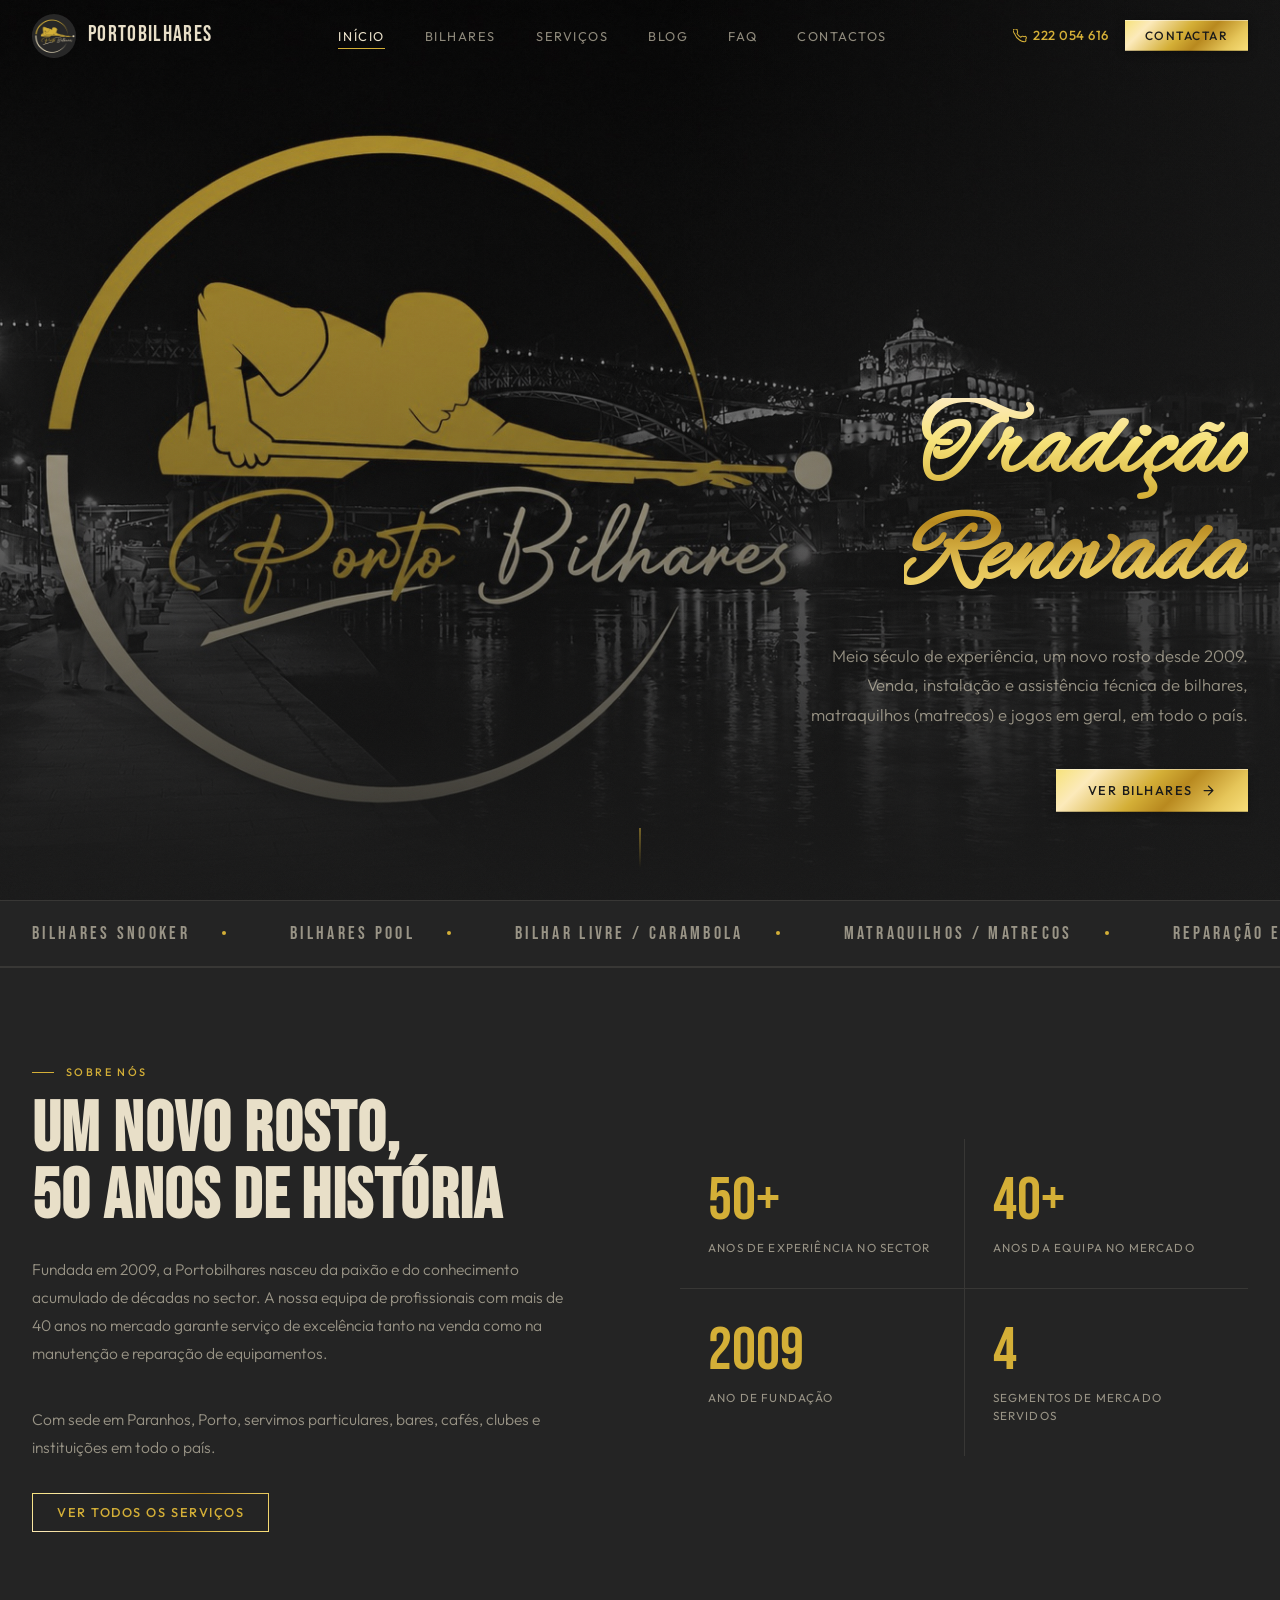
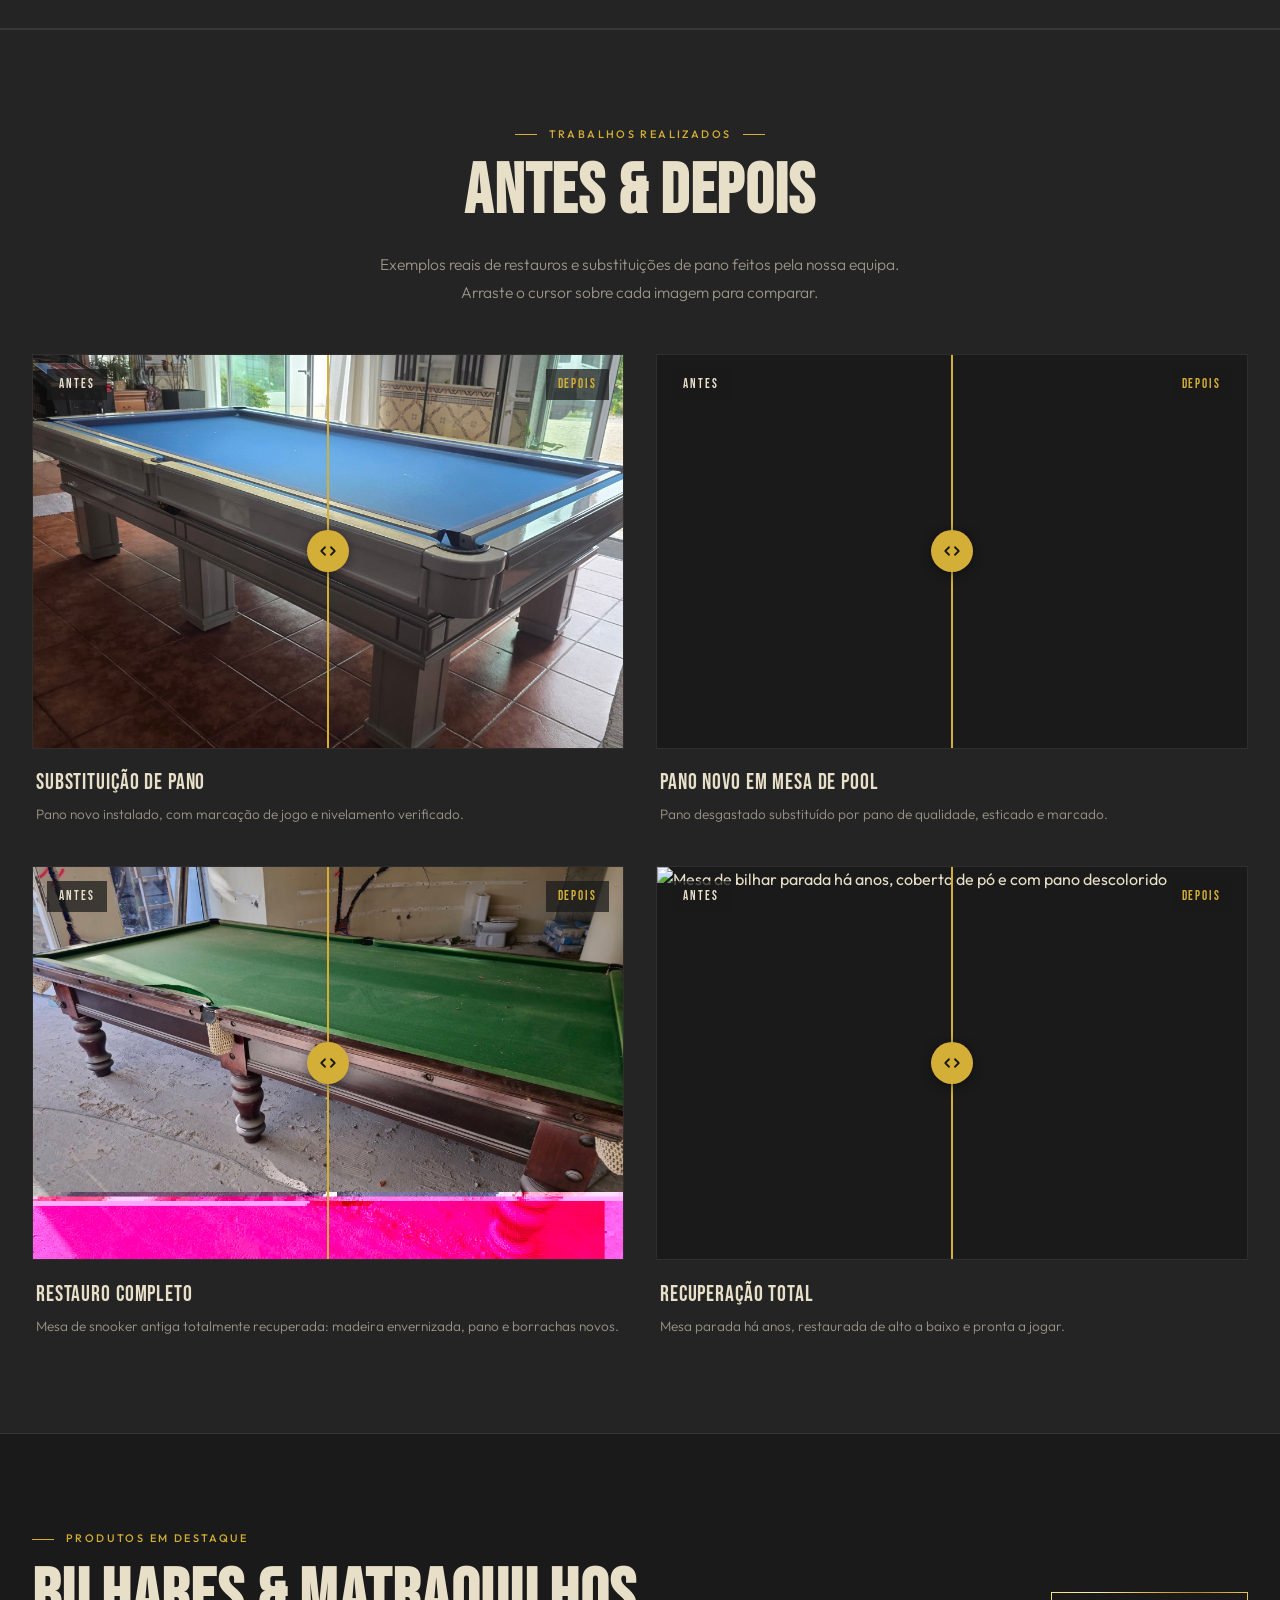
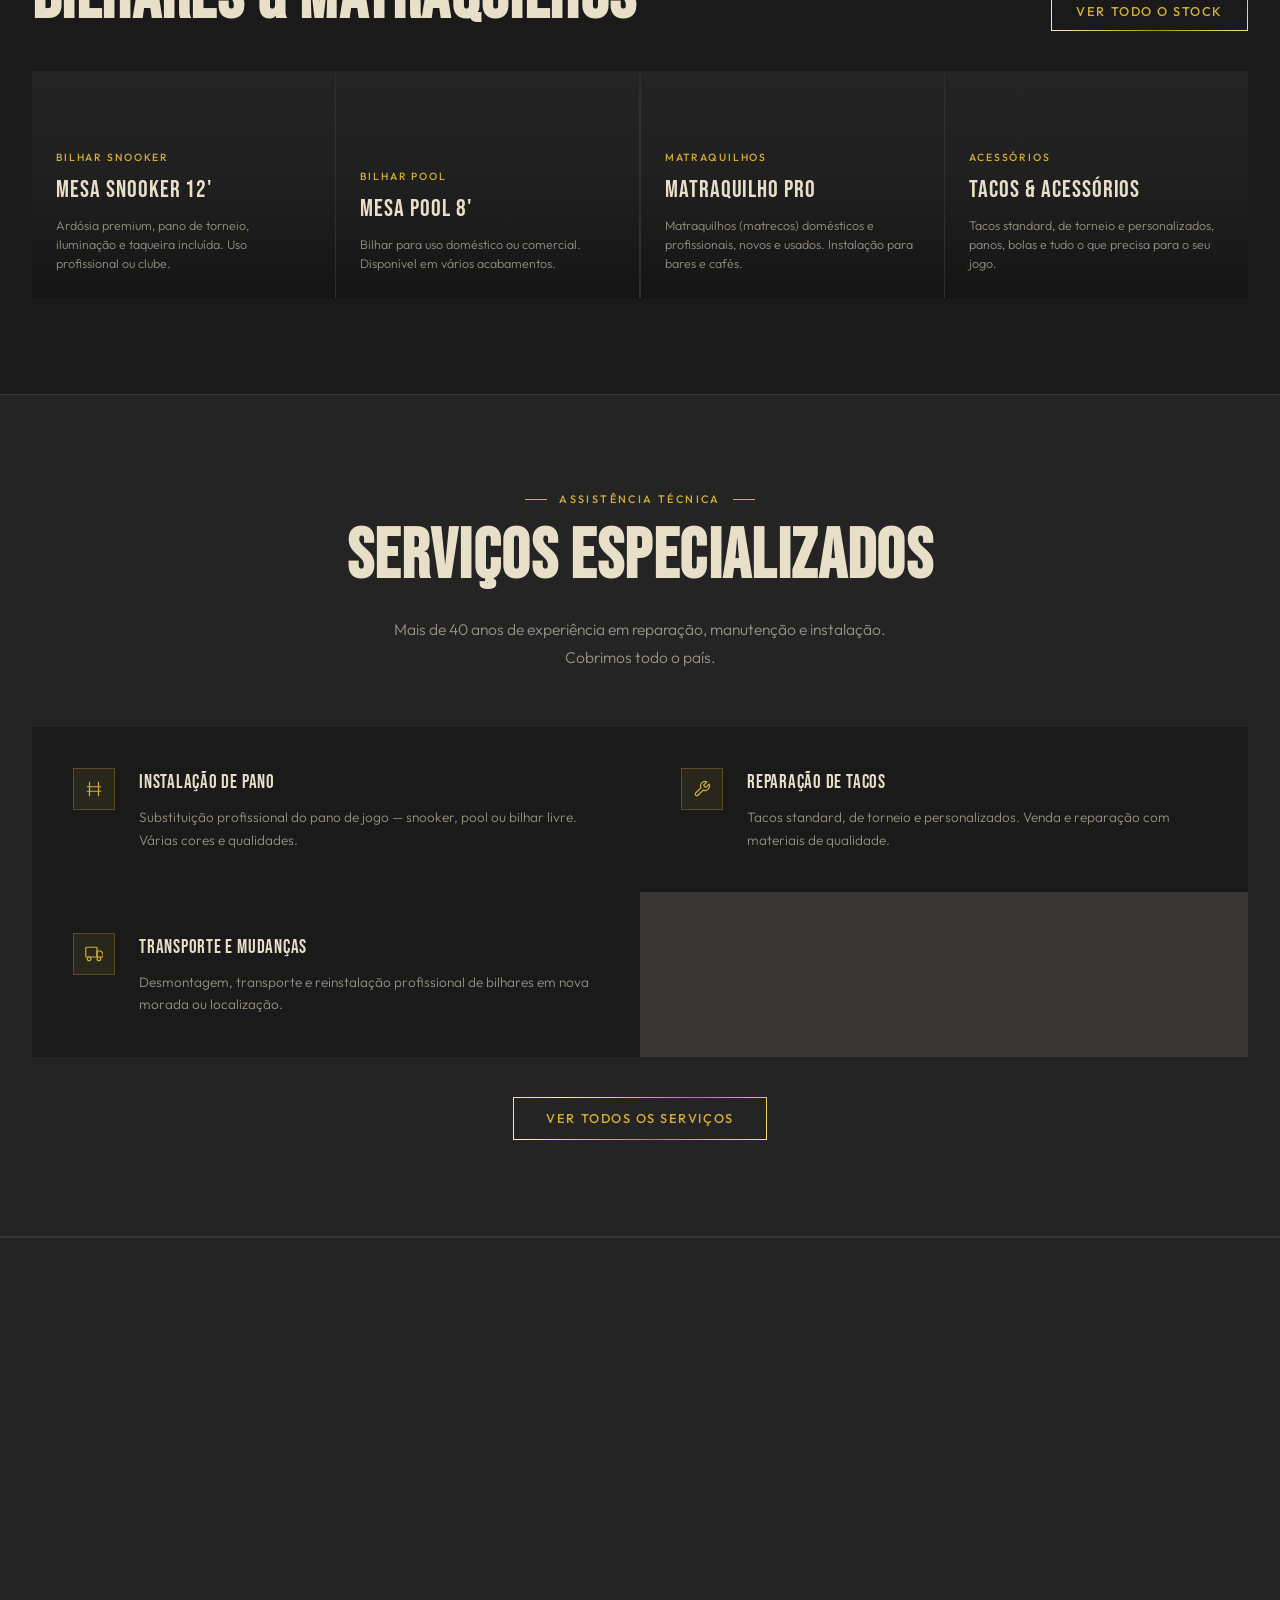
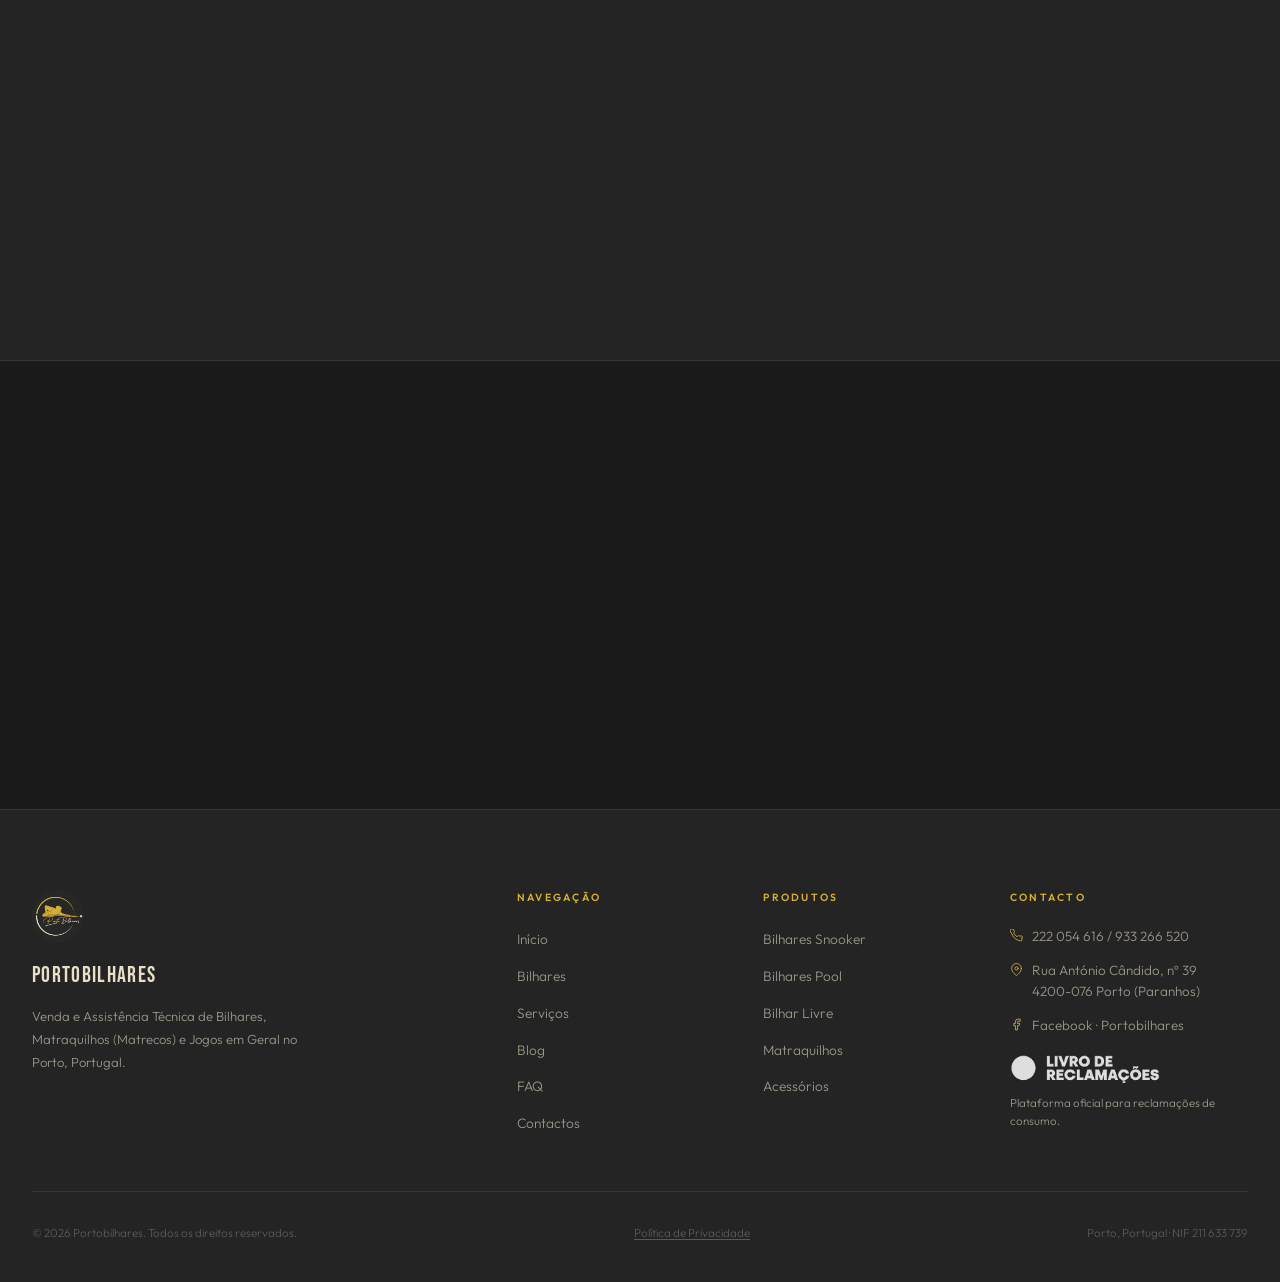
==== commit 44287230: "Catálogo: capas de restauro com galeria, secção Reparação de Tacos com vídeos, filtro por defeito Sn" ====
--- a/index.html
+++ b/index.html
@@ -324,8 +324,7 @@
     <div class="products-grid">
       <!-- Snooker -->
       <article class="product-card reveal" data-cat="snooker" data-href="bilhares.html?cat=snooker">
-        <img class="product-card-bg" src="Assets/Produtos/mesa.jpg" alt="Mesa de bilhar snooker em madeira nobre, pano verde e bolas profissionais" width="1500" height="818" loading="lazy" decoding="async">
-        <div class="product-badge badge-novo">Novo</div>
+        <img class="product-card-bg" src="Assets/Products/Bilhar 12 pés/Bilhar12pes_Buffalo_3.jpg" alt="Mesa de bilhar snooker em madeira nobre, pano verde e bolas profissionais" width="1500" height="818" loading="lazy" decoding="async">
         <div class="product-overlay">
           <div class="product-type">Bilhar Snooker</div>
           <div class="product-name">Mesa Snooker 12'</div>
@@ -335,8 +334,7 @@
 
       <!-- Pool -->
       <article class="product-card reveal" data-cat="pool" data-href="bilhares.html?cat=pool">
-        <img class="product-card-bg" src="Assets/Produtos/Pool.jpg" alt="Mesa de bilhar pool com pano azul, tacos e bolas numeradas" width="1024" height="768" loading="lazy" decoding="async">
-        <div class="product-badge badge-novo">Novo</div>
+        <img class="product-card-bg" src="Assets/Products/Bilhar 8 pés/Bilhar8pes_Prostar_3.jpg" alt="Mesa de bilhar pool com pano azul, tacos e bolas numeradas" width="1024" height="768" loading="lazy" decoding="async">
         <div class="product-overlay">
           <div class="product-type">Bilhar Pool</div>
           <div class="product-name">Mesa Pool 8'</div>
@@ -346,8 +344,7 @@
 
       <!-- Matraquilhos -->
       <article class="product-card reveal" data-cat="matraquilhos" data-href="bilhares.html?cat=matraquilhos">
-        <img class="product-card-bg" src="Assets/Produtos/matraquillho.jpg" alt="Matraquilho clássico em madeira com bonecos vermelhos e brancos" width="900" height="900" loading="lazy" decoding="async">
-        <div class="product-badge badge-usado">Usado</div>
+        <img class="product-card-bg" src="Assets/Products/Matraquilhos/476120353_3045543478943469_268839908401219593_n.jpg" alt="Matraquilho profissional branco com bonecos dourados e prateados" width="900" height="900" loading="lazy" decoding="async">
         <div class="product-overlay">
           <div class="product-type">Matraquilhos</div>
           <div class="product-name">Matraquilho Pro</div>
--- a/styles.css
+++ b/styles.css
@@ -668,6 +668,37 @@
   margin: 0 auto;
   border: 1px solid var(--border);
 }
+.lightbox-video {
+  width: 100%;
+  max-height: calc(100vh - 14rem);
+  margin: 0 auto;
+  border: 1px solid var(--border);
+  background: #000;
+}
+
+/* media-only cards (fotos/vídeos sem overlay de produto) */
+.media-play {
+  position: absolute;
+  top: 50%; left: 50%;
+  transform: translate(-50%, -50%);
+  width: 3.4rem; height: 3.4rem;
+  display: flex;
+  align-items: center;
+  justify-content: center;
+  border-radius: 50%;
+  background: rgba(20, 20, 20, 0.6);
+  border: 1px solid rgba(245, 240, 225, 0.5);
+  color: var(--cream);
+  backdrop-filter: blur(3px);
+  transition: background 0.25s ease, border-color 0.25s ease;
+  pointer-events: none;
+}
+.media-card-video:hover .media-play {
+  background: var(--amber);
+  border-color: var(--amber);
+  color: var(--black);
+}
+.media-play svg { width: 1.6rem; height: 1.6rem; margin-left: 2px; }
 .lightbox-caption {
   padding-top: 1.1rem;
   text-align: center;
@@ -721,7 +752,7 @@
 }
 @media (max-width: 640px) {
   .lightbox { padding: 4.5rem 0.75rem; }
-  .lightbox-img { max-height: calc(100vh - 16rem); }
+  .lightbox-img, .lightbox-video { max-height: calc(100vh - 16rem); }
   .lightbox-close { top: -3rem; right: 0.25rem; }
   .lightbox-counter { top: -2.75rem; left: 0.25rem; }
   .lightbox-prev, .lightbox-next { width: 2.5rem; height: 2.5rem; }
